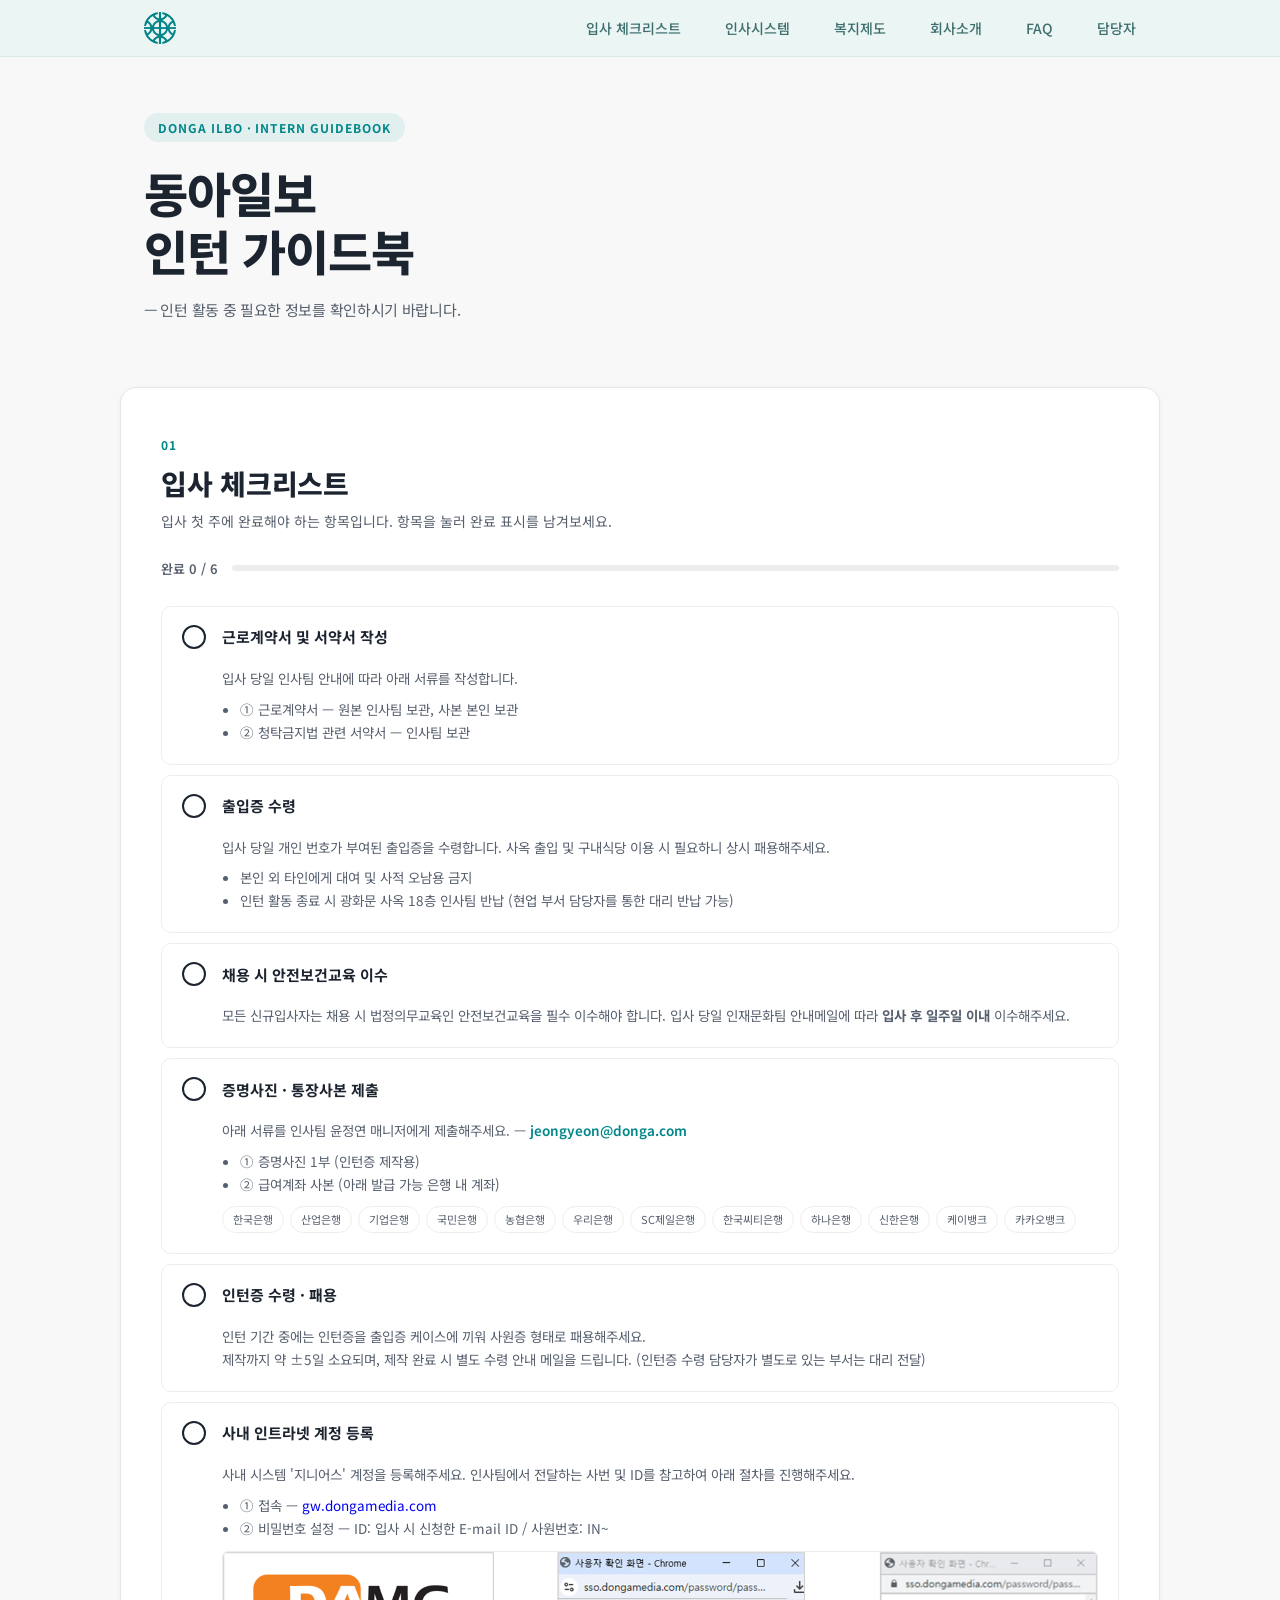
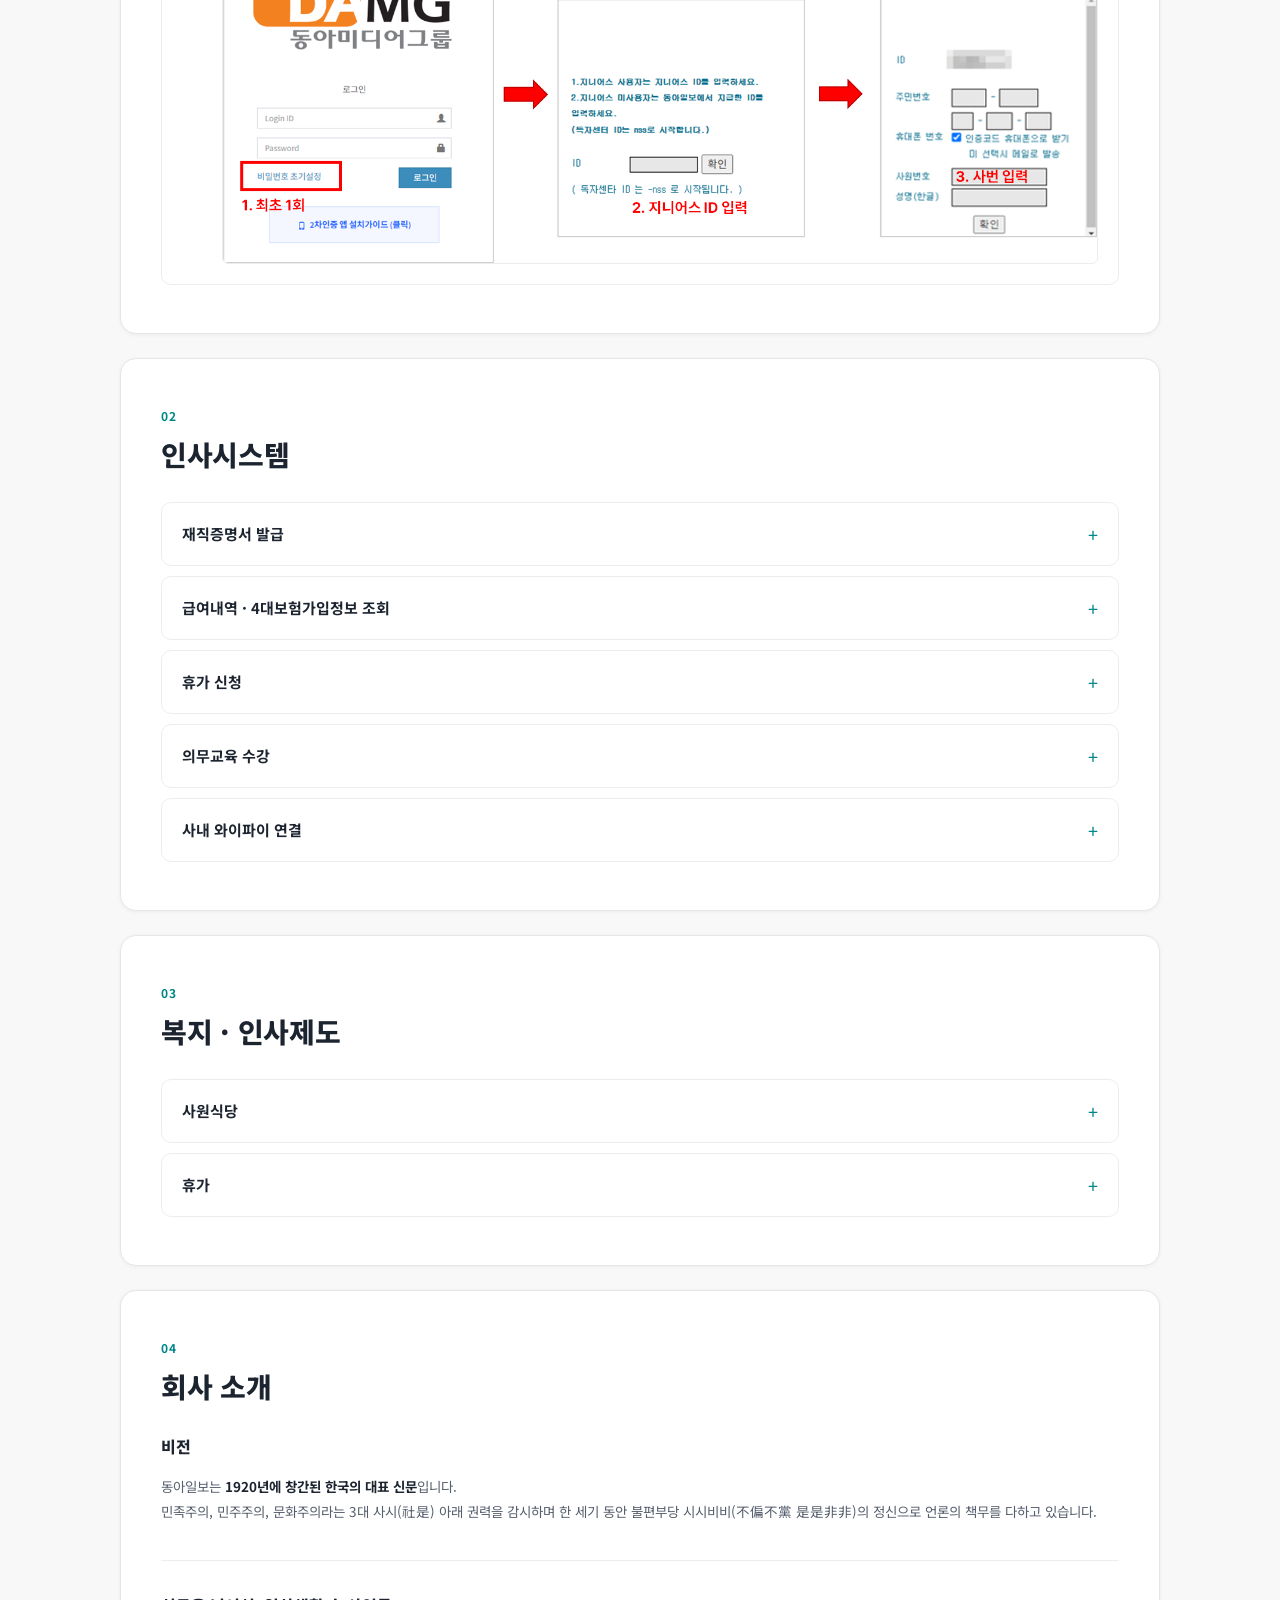
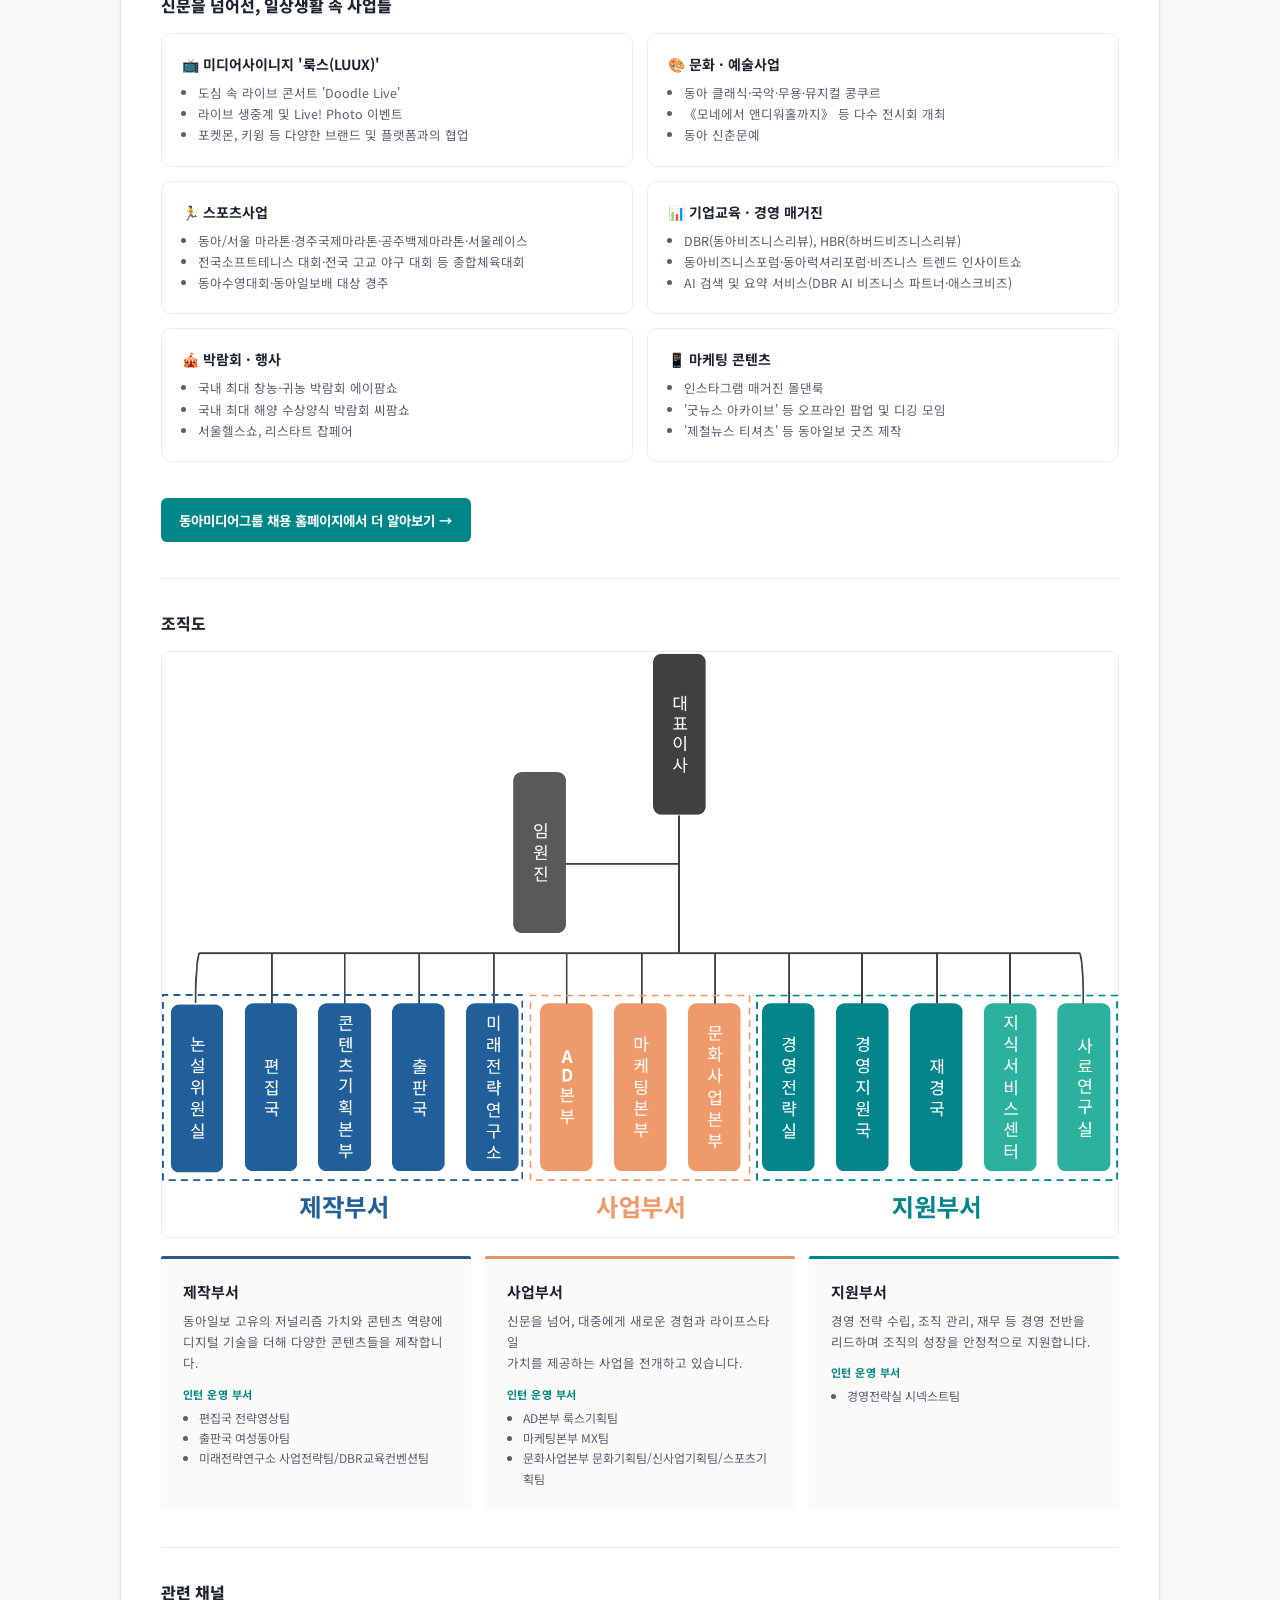
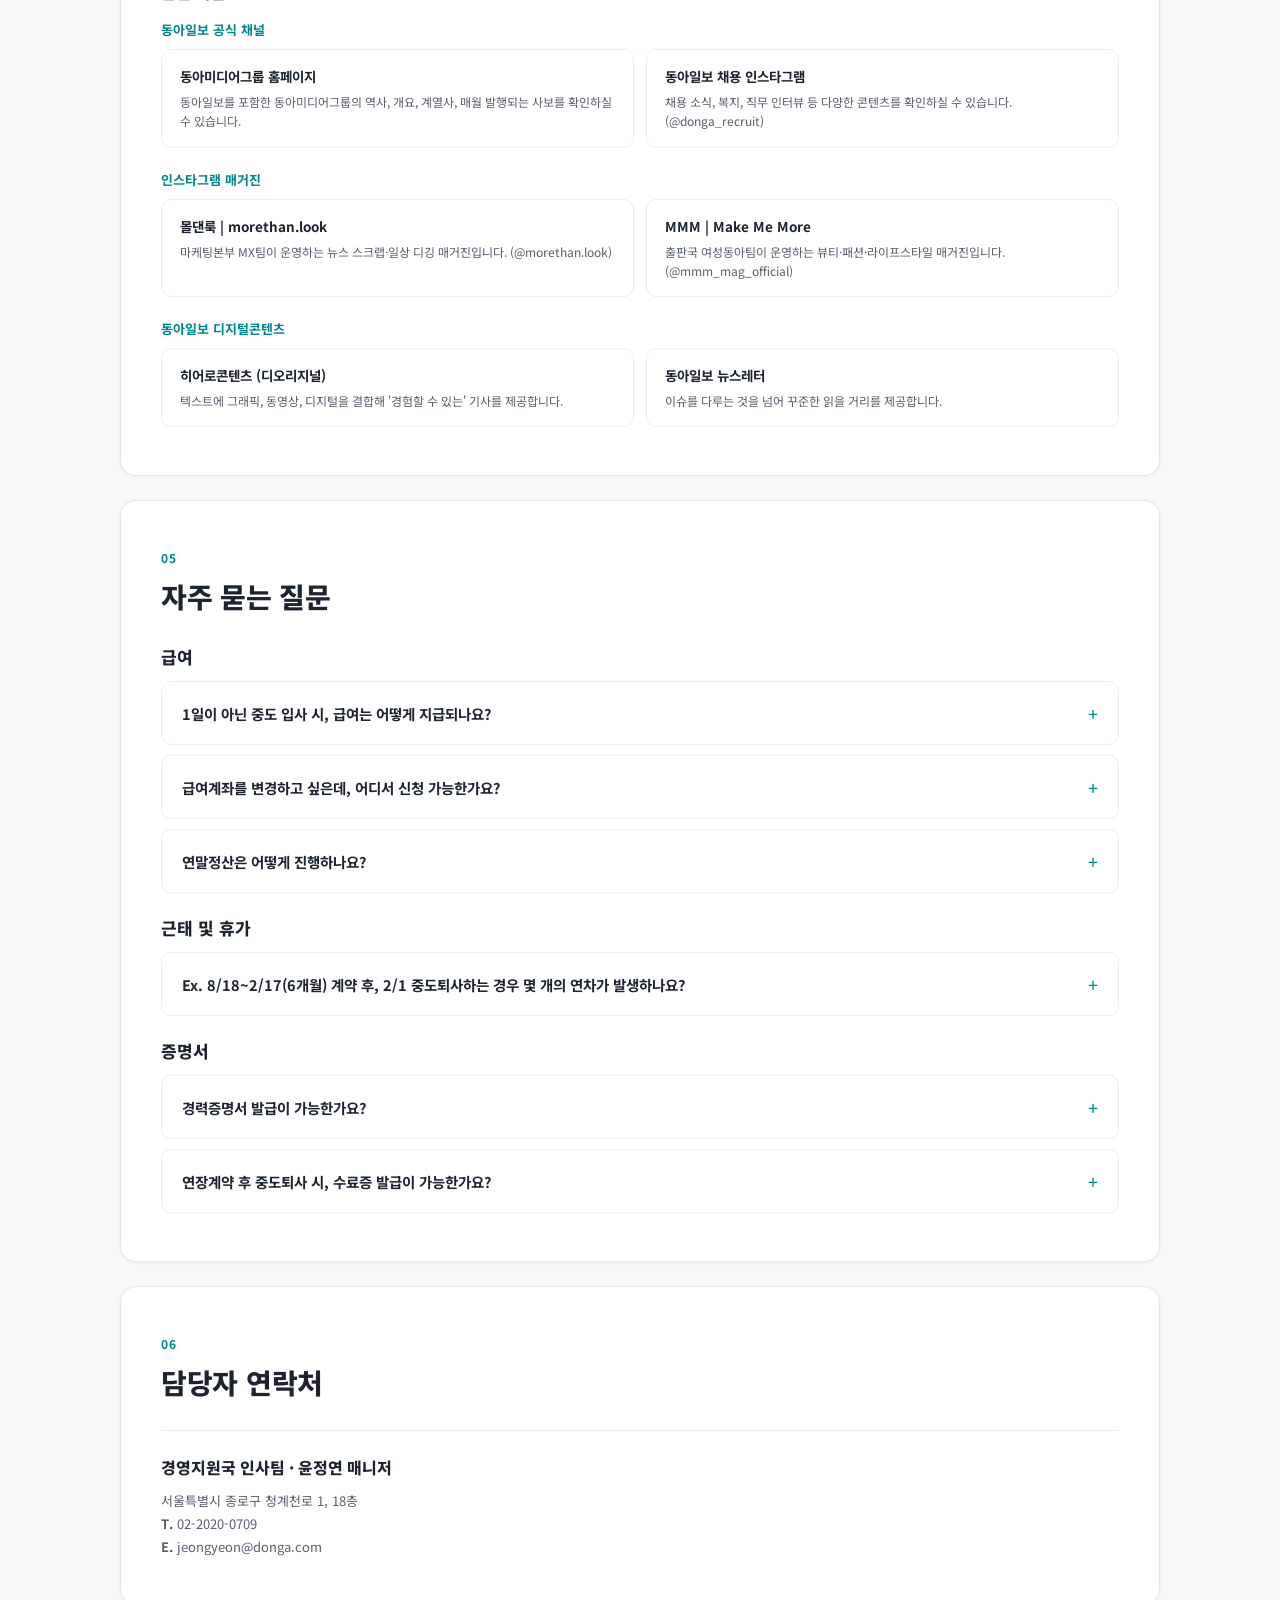
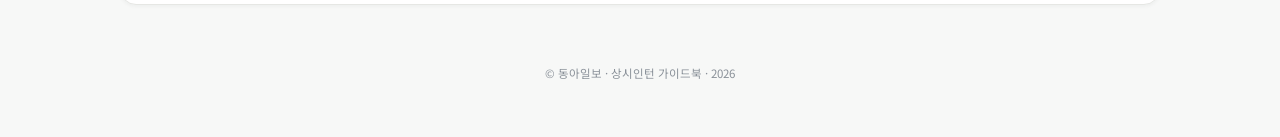
==== index.html @ 09173ccc "동아일보 상시인턴 가이드북 사이트 추가 Claude Design 목업(동아일보 상시인턴 가이드북.dc.html)을 기반으로 정적 HTML/CSS/JS로 프로덕션 구현. 입사 체크리" ====
<!DOCTYPE html>
<html lang="ko">
<head>
<meta charset="utf-8">
<meta name="viewport" content="width=device-width, initial-scale=1.0">
<title>동아일보 상시인턴 가이드북</title>
<link rel="preconnect" href="https://fonts.googleapis.com">
<link rel="preconnect" href="https://fonts.gstatic.com" crossorigin>
<link href="https://fonts.googleapis.com/css2?family=Noto+Sans+KR:wght@400;500;600;700;900&display=swap" rel="stylesheet">
<link rel="stylesheet" href="styles.css">

<!-- Google tag (gtag.js) -->
<script async src="https://www.googletagmanager.com/gtag/js?id=G-4VWFRC7BCB"></script>
<script>
  window.dataLayer = window.dataLayer || [];
  function gtag(){dataLayer.push(arguments);}
  gtag('js', new Date());
  gtag('config', 'G-4VWFRC7BCB');
</script>
<!-- Google Tag Manager -->
<script>(function(w,d,s,l,i){w[l]=w[l]||[];w[l].push({'gtm.start':
new Date().getTime(),event:'gtm.js'});var f=d.getElementsByTagName(s)[0],
j=d.createElement(s),dl=l!='dataLayer'?'&l='+l:'';j.async=true;j.src=
'https://www.googletagmanager.com/gtm.js?id='+i+dl;f.parentNode.insertBefore(j,f);
})(window,document,'script','dataLayer','GTM-K58JMHST');</script>
<!-- End Google Tag Manager -->
</head>
<body>
<!-- Google Tag Manager (noscript) -->
<noscript><iframe src="https://www.googletagmanager.com/ns.html?id=GTM-K58JMHST" height="0" width="0" style="display:none;visibility:hidden"></iframe></noscript>
<!-- End Google Tag Manager (noscript) -->

<nav class="site-nav">
  <div class="nav-inner">
    <img class="nav-logo" src="images/logo.png" alt="동아일보 로고">
    <div class="nav-links">
      <a href="#checklist">입사 체크리스트</a>
      <a href="#systems">인사시스템</a>
      <a href="#welfare">복지제도</a>
      <a href="#company">회사소개</a>
      <a href="#faq">FAQ</a>
      <a href="#contact">담당자</a>
    </div>
  </div>
</nav>

<header class="hero">
  <div class="hero-badge">DONGA ILBO · INTERN GUIDEBOOK</div>
  <h1 class="hero-title">동아일보 <br>인턴 가이드북</h1>
  <p class="hero-subtitle">— 인턴 활동 중 필요한 정보를 확인하시기 바랍니다.</p>
</header>

<!-- 01 CHECKLIST -->
<section id="checklist" class="section-card">
  <div class="section-num">01</div>
  <h2 class="section-title section-title--tight">입사 체크리스트</h2>
  <p class="section-desc">입사 첫 주에 완료해야 하는 항목입니다. 항목을 눌러 완료 표시를 남겨보세요.</p>

  <div class="progress-row">
    <span class="progress-label">완료 0 / 6</span>
    <div class="progress-track">
      <div class="progress-fill"></div>
    </div>
  </div>

  <!-- item 1 -->
  <div class="check-item">
    <div class="check-header">
      <div class="check-circle">
        <svg viewBox="0 0 24 24" width="13" height="13" fill="none"><path d="M4 12l5 5L20 6" stroke="white" stroke-width="3" stroke-linecap="round" stroke-linejoin="round"></path></svg>
      </div>
      <span class="check-label">근로계약서 및 서약서 작성</span>
    </div>
    <div class="check-body">
      <p>입사 당일 인사팀 안내에 따라 아래 서류를 작성합니다.</p>
      <ul>
        <li>① 근로계약서 — 원본 인사팀 보관, 사본 본인 보관</li>
        <li>② 청탁금지법 관련 서약서 — 인사팀 보관</li>
      </ul>
    </div>
  </div>

  <!-- item 2 -->
  <div class="check-item">
    <div class="check-header">
      <div class="check-circle">
        <svg viewBox="0 0 24 24" width="13" height="13" fill="none"><path d="M4 12l5 5L20 6" stroke="white" stroke-width="3" stroke-linecap="round" stroke-linejoin="round"></path></svg>
      </div>
      <span class="check-label">출입증 수령</span>
    </div>
    <div class="check-body">
      <p>입사 당일 개인 번호가 부여된 출입증을 수령합니다. 사옥 출입 및 구내식당 이용 시 필요하니 상시 패용해주세요.</p>
      <ul>
        <li>본인 외 타인에게 대여 및 사적 오남용 금지</li>
        <li>인턴 활동 종료 시 광화문 사옥 18층 인사팀 반납 (현업 부서 담당자를 통한 대리 반납 가능)</li>
      </ul>
    </div>
  </div>

  <!-- item 3 -->
  <div class="check-item">
    <div class="check-header">
      <div class="check-circle">
        <svg viewBox="0 0 24 24" width="13" height="13" fill="none"><path d="M4 12l5 5L20 6" stroke="white" stroke-width="3" stroke-linecap="round" stroke-linejoin="round"></path></svg>
      </div>
      <span class="check-label">채용 시 안전보건교육 이수</span>
    </div>
    <div class="check-body">
      <p>모든 신규입사자는 채용 시 법정의무교육인 안전보건교육을 필수 이수해야 합니다. 입사 당일 인재문화팀 안내메일에 따라 <b>입사 후 일주일 이내</b> 이수해주세요.</p>
    </div>
  </div>

  <!-- item 4 -->
  <div class="check-item">
    <div class="check-header">
      <div class="check-circle">
        <svg viewBox="0 0 24 24" width="13" height="13" fill="none"><path d="M4 12l5 5L20 6" stroke="white" stroke-width="3" stroke-linecap="round" stroke-linejoin="round"></path></svg>
      </div>
      <span class="check-label">증명사진 · 통장사본 제출</span>
    </div>
    <div class="check-body">
      <p>아래 서류를 인사팀 윤정연 매니저에게 제출해주세요. — <span style="color:#008689;font-weight:600;">jeongyeon@donga.com</span></p>
      <ul>
        <li>① 증명사진 1부 (인턴증 제작용)</li>
        <li>② 급여계좌 사본 (아래 발급 가능 은행 내 계좌)</li>
      </ul>
      <div class="bank-tags">
        <span class="bank-tag">한국은행</span>
        <span class="bank-tag">산업은행</span>
        <span class="bank-tag">기업은행</span>
        <span class="bank-tag">국민은행</span>
        <span class="bank-tag">농협은행</span>
        <span class="bank-tag">우리은행</span>
        <span class="bank-tag">SC제일은행</span>
        <span class="bank-tag">한국씨티은행</span>
        <span class="bank-tag">하나은행</span>
        <span class="bank-tag">신한은행</span>
        <span class="bank-tag">케이뱅크</span>
        <span class="bank-tag">카카오뱅크</span>
      </div>
    </div>
  </div>

  <!-- item 5 -->
  <div class="check-item">
    <div class="check-header">
      <div class="check-circle">
        <svg viewBox="0 0 24 24" width="13" height="13" fill="none"><path d="M4 12l5 5L20 6" stroke="white" stroke-width="3" stroke-linecap="round" stroke-linejoin="round"></path></svg>
      </div>
      <span class="check-label">인턴증 수령 · 패용</span>
    </div>
    <div class="check-body">
      <p>인턴 기간 중에는 인턴증을 출입증 케이스에 끼워 사원증 형태로 패용해주세요. <br>제작까지 약 ±5일 소요되며, 제작 완료 시 별도 수령 안내 메일을 드립니다. (인턴증 수령 담당자가 별도로 있는 부서는 대리 전달)</p>
    </div>
  </div>

  <!-- item 6 -->
  <div class="check-item">
    <div class="check-header">
      <div class="check-circle">
        <svg viewBox="0 0 24 24" width="13" height="13" fill="none"><path d="M4 12l5 5L20 6" stroke="white" stroke-width="3" stroke-linecap="round" stroke-linejoin="round"></path></svg>
      </div>
      <span class="check-label">사내 인트라넷 계정 등록</span>
    </div>
    <div class="check-body">
      <p>사내 시스템 '지니어스' 계정을 등록해주세요. 인사팀에서 전달하는 사번 및 ID를 참고하여 아래 절차를 진행해주세요.</p>
      <ul>
        <li>① 접속 — <a class="link" href="https://gw.dongamedia.com/#/" target="_blank" rel="noopener">gw.dongamedia.com</a></li>
        <li>② 비밀번호 설정 — ID: 입사 시 신청한 E-mail ID / 사원번호: IN~</li>
      </ul>
      <img src="images/checklist-genius-password.png" alt="지니어스 비밀번호 초기설정 화면">
    </div>
  </div>
</section>

<!-- 02 SYSTEMS -->
<section id="systems" class="section-card">
  <div class="section-num">02</div>
  <h2 class="section-title">인사시스템</h2>

  <!-- s1 -->
  <div class="accordion-item">
    <div class="accordion-header">
      <span class="accordion-title">재직증명서 발급</span>
      <span class="accordion-plus">+</span>
    </div>
    <div class="accordion-body">
      <div class="step-row"><span class="step-num">1️⃣</span><span>지니어스 접속 &gt; 좌측 메뉴바에서 [임직원업무관리] 선택 &gt; [동아일보 HR] 접속 — 🔗 <a class="link" href="https://gw.dongamedia.com/#/" target="_blank" rel="noopener">지니어스 바로가기</a></span></div>
      <img src="images/system-hr-login.png" alt="임직원업무관리 &gt; 동아일보 HR 접속 화면">
      <div class="step-row"><span class="step-num">2️⃣</span><span>좌측 메뉴바 [개인신청관리] &gt; [증명서발급신청등록] 선택</span></div>
      <div class="step-row"><span class="step-num">3️⃣</span><span>재직증명서 / 근로소득원천징수영수증 중 증명서 종류에 맞는 배너 클릭 &gt; 팝업창 내 '용도' 입력 &gt; 신청 클릭</span></div>
      <div class="step-row"><span class="step-num">4️⃣</span><span>업데이트된 신청 내역 리스트 확인 후 우측 출력 버튼 클릭 &gt; 인쇄 후 스캔</span></div>
      <div class="note-text">※ PDF 내보내기 불가 (필요 시 인쇄 후 스캔)</div>
      <img src="images/system-cert-apply.png" alt="증명서발급신청등록 화면">
    </div>
  </div>

  <!-- s2 -->
  <div class="accordion-item">
    <div class="accordion-header">
      <span class="accordion-title">급여내역 · 4대보험가입정보 조회</span>
      <span class="accordion-plus">+</span>
    </div>
    <div class="accordion-body">
      <div class="sub-heading">📌 급여명세서 발급</div>
      <div class="step-row"><span class="step-num">1️⃣</span><span>지니어스 접속 &gt; [임직원업무관리] &gt; [동아일보 HR] 접속 — 🔗 <a class="link" href="https://gw.dongamedia.com/#/" target="_blank" rel="noopener">지니어스 바로가기</a></span></div>
      <div class="step-row"><span class="step-num">2️⃣</span><span>좌측 메뉴바 [대사우보고서] &gt; [급여명세서] &gt; 귀속년월에서 조회희망 일자 선택 &gt; 적용하기 클릭</span></div>
      <div class="step-row"><span class="step-num">3️⃣</span><span>업데이트된 조회 내역 리스트 확인 후 우측 조회 버튼 클릭 &gt; 인쇄 버튼 클릭 &gt; 인쇄 혹은 내보내기로 PDF 저장</span></div>
      <img src="images/system-payslip.png" alt="급여명세서 조회 화면">

      <div class="sub-heading">📌 급여내역 조회</div>
      <div class="step-row"><span class="step-num">1️⃣</span><span>지니어스 접속 &gt; [임직원업무관리] &gt; [동아일보 HR] 접속 — 🔗 <a class="link" href="https://gw.dongamedia.com/#/" target="_blank" rel="noopener">지니어스 바로가기</a></span></div>
      <div class="step-row"><span class="step-num">2️⃣</span><span>좌측 메뉴바 [대사우보고서] &gt; [급여내역] &gt; 기간에서 조회희망 일자 선택 &gt; 상단 초록색 바 우측 '조회' 클릭</span></div>
      <div class="step-row"><span class="step-num">3️⃣</span><span>각 항목별 금액 조회 가능</span></div>
      <div class="note-text">※ 당월 급여내역은 매월 급여일 전 날부터 조회 가능합니다.</div>
      <img src="images/system-pay-history.png" alt="급여내역 조회 화면">

      <div class="sub-heading">📌 4대보험가입정보 조회</div>
      <div class="step-row"><span class="step-num">1️⃣</span><span>지니어스 접속 &gt; [임직원업무관리] &gt; [동아일보 HR] 접속 — 🔗 <a class="link" href="https://gw.dongamedia.com/#/" target="_blank" rel="noopener">지니어스 바로가기</a></span></div>
      <div class="step-row"><span class="step-num">2️⃣</span><span>좌측 메뉴바 [대사우보고서] &gt; [4대보험가입정보] 클릭</span></div>
      <div class="step-row"><span class="step-num">3️⃣</span><span>각 항목별 금액 조회 가능</span></div>
      <img src="images/system-insurance.png" alt="4대보험가입정보 조회 화면">
    </div>
  </div>

  <!-- s3 -->
  <div class="accordion-item">
    <div class="accordion-header">
      <span class="accordion-title">휴가 신청</span>
      <span class="accordion-plus">+</span>
    </div>
    <div class="accordion-body">
      <div class="step-row"><span class="step-num">1️⃣</span><span>지니어스 접속 &gt; 좌측 메뉴바에서 [전자결재] 선택 — 🔗 <a class="link" href="https://gw.dongamedia.com/#/" target="_blank" rel="noopener">지니어스 바로가기</a></span></div>
      <img class="img-narrow" src="images/system-approval-menu.png" alt="전자결재 메뉴">
      <div class="step-row"><span class="step-num">2️⃣</span><span>[전자결재] &gt; [결재HOME] &gt; [결재작성] &gt; 좌측 검색창에 '휴가' 검색</span></div>
      <div class="step-row"><span class="step-num">3️⃣</span><span>'휴가원(인턴사원)' 신청양식 선택</span></div>
      <img src="images/system-leave-form-search.png" alt="결재작성 휴가 양식 검색 화면">
      <div class="step-row"><span class="step-num">4️⃣</span><span>결재 상신 (아래 양식 참고하여 작성)</span></div>
      <img src="images/system-leave-form.png" alt="휴가원(파견사원) 결재 양식">
      <ul>
        <li>결재 : 해당부서 팀장</li>
        <li>수신참조 : <b>인사팀 윤정연 매니저 / 본인부서</b></li>
        <li>제목 : [인턴] 홍길동 0000년 0월 0일 연차사용</li>
        <li>휴가자명 : 홍길동</li>
        <li>소속부서명 : 편집국 전략영상팀 / 출판국 여성동아팀 / 미래전략연구소 / AD본부 룩스기획팀 / 마케팅본부 MX팀 / 문화사업본부 문화기획팀·신사업기획팀·스포츠기획팀 / 경영전략실 시넥스트팀</li>
        <li>휴가종류 : 연차휴가 / 반차휴가 등 선택</li>
        <li>긴급연락처 : 개인 연락처 입력</li>
        <li>휴가기간 : 0000년 0월 0일부터 0월 0일까지 (직접 입력)</li>
        <li>비고 : 현재(상신일 기준) 누적 연차 사용일 수 작성 — 예시) 홍길동 2월 28일 기준 누적 연차 사용일 : 0.5일</li>
      </ul>
    </div>
  </div>

  <!-- s4 -->
  <div class="accordion-item">
    <div class="accordion-header">
      <span class="accordion-title">의무교육 수강</span>
      <span class="accordion-plus">+</span>
    </div>
    <div class="accordion-body">
      <div class="note-text">※ 청탁금지법 등 의무교육 수강 안내 문자를 수신한 경우 기한 내 반드시 수강완료 必</div>
      <div class="sub-heading">📌 사이버연수원 접속</div>
      <div class="step-row"><span>🔗 사이버연수원 [파이허브] 바로가기 — <a class="link" href="https://pihub.donga.com/login" target="_blank" rel="noopener">pihub.donga.com/login</a></span></div>
      <div class="step-row"><span>▶ 지니어스 최초 화면 &gt; 최하단까지 스크롤 다운 &gt; '파이허브' 클릭 &gt; 접속 후 수강신청 등 절차 진행</span></div>
      <img src="images/system-pihub.png" alt="파이허브 접속 화면">
    </div>
  </div>

  <!-- s5 -->
  <div class="accordion-item">
    <div class="accordion-header">
      <span class="accordion-title">사내 와이파이 연결</span>
      <span class="accordion-plus">+</span>
    </div>
    <div class="accordion-body">
      <p>지니어스 ID 발급 완료 후, 사내 와이파이 사용 가능하오니 업무에 필요하신 분은 아래 내용 참고하시기 바랍니다.</p>
      <ul>
        <li>와이파이명: <b>DA-WLAN</b></li>
        <li><b>ID:</b> 사내 지니어스 ID (사내메일 @앞 영문 아이디)</li>
        <li><b>PW:</b> da생년월일6자리!</li>
      </ul>
    </div>
  </div>
</section>

<!-- 03 WELFARE -->
<section id="welfare" class="section-card">
  <div class="section-num">03</div>
  <h2 class="section-title">복지 · 인사제도</h2>

  <!-- w1 -->
  <div class="accordion-item">
    <div class="accordion-header">
      <span class="accordion-title">사원식당</span>
      <span class="accordion-plus">+</span>
    </div>
    <div class="accordion-body">
      <div class="sub-heading">📌 위치</div>
      <ul>
        <li>광화문: 동아미디어센터 지하 1층</li>
        <li>충정로: 충정로사옥 17층</li>
      </ul>

      <div class="sub-heading">📌 배식 시간</div>
      <ul>
        <li>조식: 08:00~09:30</li>
        <li>중식: 11:30~13:30</li>
        <li>석식: 17:30~19:00</li>
        <li>간편식 &amp; 셀프라면: 8:00~19:00 상시 (*광화문: ~20:00)</li>
      </ul>
      <p>※ 토요일은 전일 배식 불가<br>※ 광화문은 신문을 제작하는 주중 공휴일 혹은 일요일 석식과 셀프라면 운영</p>

      <div class="sub-heading">📌 결제 방식</div>
      <ul>
        <li>카드 리더기에 사원증 접촉</li>
        <li>상시인턴의 경우, 무료 지원 (부서에 따라 월 24회 / 30회 지원)</li>
      </ul>

      <div class="sub-heading">📌 식단표</div>
      <ul>
        <li>주 1회 업데이트</li>
        <li>[지니어스] &gt; [게시판] &gt; [DAMG 게시판] &gt; [사원식당안내]에서 확인 가능</li>
      </ul>
    </div>
  </div>

  <!-- w2 -->
  <div class="accordion-item">
    <div class="accordion-header">
      <span class="accordion-title">휴가</span>
      <span class="accordion-plus">+</span>
    </div>
    <div class="accordion-body">
      <ul>
        <li>1개월 만근 시 1일의 유급휴가가 지급됩니다.</li>
        <li>휴가는 반차(0.5일)로 분할 사용이 가능합니다.</li>
        <li>휴가 사용 시 부서 내 일정 협의 및 팀장 보고를 완료한 후, 결재를 상신해 주시기 바랍니다.</li>
        <li>발생한 휴가는 계약 기간 내에 모두 사용하시기 바랍니다.</li>
      </ul>
    </div>
  </div>
</section>

<!-- 04 COMPANY -->
<section id="company" class="section-card">
  <div class="section-num">04</div>
  <h2 class="section-title">회사 소개</h2>

  <div class="company-block">
    <div class="company-heading">비전</div>
    <p class="vision-text">동아일보는 <b>1920년에 창간된 한국의 대표 신문</b>입니다. <br>민족주의, 민주주의, 문화주의라는 3대 사시(社是) 아래 권력을 감시하며 한 세기 동안 불편부당 시시비비(不偏不黨 是是非非)의 정신으로 언론의 책무를 다하고 있습니다.</p>
  </div>

  <div class="company-block company-block--divider">
    <div class="company-heading">신문을 넘어선, 일상생활 속 사업들</div>
    <div class="business-grid">
      <div class="business-card">
        <div class="business-card-title">📺 미디어사이니지 '룩스(LUUX)'</div>
        <ul>
          <li>도심 속 라이브 콘서트 'Doodle Live'</li>
          <li>라이브 생중계 및 Live! Photo 이벤트</li>
          <li>포켓몬, 키윙 등 다양한 브랜드 및 플랫폼과의 협업</li>
        </ul>
      </div>
      <div class="business-card">
        <div class="business-card-title">🎨 문화 · 예술사업</div>
        <ul>
          <li>동아 클래식·국악·무용·뮤지컬 콩쿠르</li>
          <li>《모네에서 앤디워홀까지》 등 다수 전시회 개최</li>
          <li>동아 신춘문예</li>
        </ul>
      </div>
      <div class="business-card">
        <div class="business-card-title">🏃 스포츠사업</div>
        <ul>
          <li>동아/서울 마라톤·경주국제마라톤·공주백제마라톤·서울레이스</li>
          <li>전국소프트테니스 대회·전국 고교 야구 대회 등 종합체육대회</li>
          <li>동아수영대회·동아일보배 대상 경주</li>
        </ul>
      </div>
      <div class="business-card">
        <div class="business-card-title">📊 기업교육 · 경영 매거진</div>
        <ul>
          <li>DBR(동아비즈니스리뷰), HBR(하버드비즈니스리뷰)</li>
          <li>동아비즈니스포럼·동아럭셔리포럼·비즈니스 트렌드 인사이트쇼</li>
          <li>AI 검색 및 요약 서비스(DBR AI 비즈니스 파트너·애스크비즈)</li>
        </ul>
      </div>
      <div class="business-card">
        <div class="business-card-title">🎪 박람회 · 행사</div>
        <ul>
          <li>국내 최대 창농-귀농 박람회 에이팜쇼</li>
          <li>국내 최대 해양 수상양식 박람회 씨팜쇼</li>
          <li>서울헬스쇼, 리스타트 잡페어</li>
        </ul>
      </div>
      <div class="business-card">
        <div class="business-card-title">📱 마케팅 콘텐츠</div>
        <ul>
          <li>인스타그램 매거진 몰댄룩</li>
          <li>'굿뉴스 아카이브' 등 오프라인 팝업 및 디깅 모임</li>
          <li>'제철뉴스 티셔츠' 등 동아일보 굿즈 제작</li>
        </ul>
      </div>
    </div>
  </div>

  <div class="company-block">
    <a class="recruit-link" href="https://damg.recruiter.co.kr/career/home" target="_blank" rel="noopener">동아미디어그룹 채용 홈페이지에서 더 알아보기 →</a>
  </div>

  <div class="company-block company-block--divider">
    <div class="company-heading">조직도</div>
    <img class="org-chart-img" src="images/company-org-chart.png" alt="동아미디어그룹 조직도">
    <div class="org-grid">
      <div class="org-card org-card--blue">
        <div class="org-title">제작부서</div>
        <div class="org-desc">동아일보 고유의 저널리즘 가치와 콘텐츠 역량에 <br>디지털 기술을 더해 다양한 콘텐츠들을 제작합니다.</div>
        <div class="org-dept-label">인턴 운영 부서</div>
        <ul class="org-dept-list">
          <li>편집국 전략영상팀</li>
          <li>출판국 여성동아팀</li>
          <li>미래전략연구소 사업전략팀/DBR교육컨벤션팀</li>
        </ul>
      </div>
      <div class="org-card org-card--orange">
        <div class="org-title">사업부서</div>
        <div class="org-desc">신문을 넘어, 대중에게 새로운 경험과 라이프스타일 <br>가치를 제공하는 사업을 전개하고 있습니다.</div>
        <div class="org-dept-label">인턴 운영 부서</div>
        <ul class="org-dept-list">
          <li>AD본부 룩스기획팀</li>
          <li>마케팅본부 MX팀</li>
          <li>문화사업본부 문화기획팀/신사업기획팀/스포츠기획팀</li>
        </ul>
      </div>
      <div class="org-card">
        <div class="org-title">지원부서</div>
        <div class="org-desc">경영 전략 수립, 조직 관리, 재무 등 경영 전반을 <br>리드하며 조직의 성장을 안정적으로 지원합니다.</div>
        <div class="org-dept-label">인턴 운영 부서</div>
        <ul class="org-dept-list">
          <li>경영전략실 시넥스트팀</li>
        </ul>
      </div>
    </div>
  </div>

  <div class="company-block--divider" style="margin-bottom:0;">
    <div class="company-heading">관련 채널</div>

    <div class="channel-group-title">동아일보 공식 채널</div>
    <div class="channel-grid">
      <a class="channel-card" href="https://web.donga.com/damg" target="_blank" rel="noopener">
        <div class="channel-card-title">동아미디어그룹 홈페이지</div>
        <div class="channel-card-desc">동아일보를 포함한 동아미디어그룹의 역사, 개요, 계열사, 매월 발행되는 사보를 확인하실 수 있습니다.</div>
      </a>
      <a class="channel-card" href="https://www.instagram.com/donga_recruit" target="_blank" rel="noopener">
        <div class="channel-card-title">동아일보 채용 인스타그램</div>
        <div class="channel-card-desc">채용 소식, 복지, 직무 인터뷰 등 다양한 콘텐츠를 확인하실 수 있습니다. (@donga_recruit)</div>
      </a>
    </div>

    <div class="channel-group-title">인스타그램 매거진</div>
    <div class="channel-grid">
      <a class="channel-card" href="https://www.instagram.com/morethan.look" target="_blank" rel="noopener">
        <div class="channel-card-title">몰댄룩 | morethan.look</div>
        <div class="channel-card-desc">마케팅본부 MX팀이 운영하는 뉴스 스크랩·일상 디깅 매거진입니다. (@morethan.look)</div>
      </a>
      <a class="channel-card" href="https://www.instagram.com/mmm_mag_official" target="_blank" rel="noopener">
        <div class="channel-card-title">MMM | Make Me More</div>
        <div class="channel-card-desc">출판국 여성동아팀이 운영하는 뷰티·패션·라이프스타일 매거진입니다. (@mmm_mag_official)</div>
      </a>
    </div>

    <div class="channel-group-title">동아일보 디지털콘텐츠</div>
    <div class="channel-grid">
      <a class="channel-card" href="https://original.donga.com/" target="_blank" rel="noopener">
        <div class="channel-card-title">히어로콘텐츠 (디오리지널)</div>
        <div class="channel-card-desc">텍스트에 그래픽, 동영상, 디지털을 결합해 '경험할 수 있는' 기사를 제공합니다.</div>
      </a>
      <a class="channel-card" href="https://www.donga.com/news/Newsletter" target="_blank" rel="noopener">
        <div class="channel-card-title">동아일보 뉴스레터</div>
        <div class="channel-card-desc">이슈를 다루는 것을 넘어 꾸준한 읽을 거리를 제공합니다.</div>
      </a>
    </div>
  </div>
</section>

<!-- 05 FAQ -->
<section id="faq" class="section-card">
  <div class="section-num">05</div>
  <h2 class="section-title">자주 묻는 질문</h2>

  <div class="faq-category">급여</div>

  <div class="accordion-item faq-item">
    <div class="accordion-header">
      <span class="accordion-title">1일이 아닌 중도 입사 시, 급여는 어떻게 지급되나요?</span>
      <span class="accordion-plus">+</span>
    </div>
    <div class="accordion-body">
      <ul>
        <li>근무일수를 기준으로 일할 계산되어 월 말일자에 지급됩니다.</li>
        <li>20일 이후 입사하는 경우, 급여 산정 프로세스를 고려하여 해당 월 급여는 다음 월에 지급됩니다.</li>
      </ul>
    </div>
  </div>

  <div class="accordion-item faq-item">
    <div class="accordion-header">
      <span class="accordion-title">급여계좌를 변경하고 싶은데, 어디서 신청 가능한가요?</span>
      <span class="accordion-plus">+</span>
    </div>
    <div class="accordion-body">
      <ul>
        <li>인사팀 인턴 담당자에게 변경하고자 하는 급여계좌 사본을 제출해주시면 됩니다. ㅡ <b>jeongyeon@donga.com</b><br>(*당월 급여 반영을 원할 시, 정기 급여일 10일 전까지 제출해주시기 바랍니다.)</li>
      </ul>
    </div>
  </div>

  <div class="accordion-item faq-item">
    <div class="accordion-header">
      <span class="accordion-title">연말정산은 어떻게 진행하나요?</span>
      <span class="accordion-plus">+</span>
    </div>
    <div class="accordion-body">
      <ul>
        <li>상시인턴의 연말정산은 통상 1월 중 인사팀에서 일괄 처리하며, 소득세 정산분은 2월 급여에 반영되어 환급될 예정입니다. <br>이에 따라 <b>인턴 본인이 별도로 진행하거나 제출해야 할 서류는 없습니다.</b></li>
        <li>아울러, 추후 타 기업 재취업 후 연말정산 시 '전직장 근로소득원천징수영수증'이 필요한 경우, 인사팀에 요청해주시면 발급 가능하오니 참고하시기 바랍니다.</li>
      </ul>
    </div>
  </div>

  <div class="faq-category">근태 및 휴가</div>

  <div class="accordion-item faq-item">
    <div class="accordion-header">
      <span class="accordion-title">Ex. 8/18~2/17(6개월) 계약 후, 2/1 중도퇴사하는 경우 몇 개의 연차가 발생하나요?</span>
      <span class="accordion-plus">+</span>
    </div>
    <div class="accordion-body">
      <ul>
        <li>기존 계약기간과 동일하게 총 5개가 발생합니다.</li>
        <li>연차휴가는 1개월 만근 후 그 다음 날 발생합니다. (단, 발생일 당일까지 근로관계가 존속되어야 사용 가능합니다.) <br>해당 근로자는 1/17일까지 5개월 만근하였으므로, 1/18일에 5번째 연차가 정상 발생하여 총 5개가 됩니다.</li>
      </ul>
    </div>
  </div>

  <div class="faq-category">증명서</div>

  <div class="accordion-item faq-item">
    <div class="accordion-header">
      <span class="accordion-title">경력증명서 발급이 가능한가요?</span>
      <span class="accordion-plus">+</span>
    </div>
    <div class="accordion-body">
      <ul>
        <li>인턴 활동 중 재직증명서는 [동아일보HR] 시스템에서 직접 출력하실 수 있습니다. (*가이드북 &gt; [인사시스템] &gt; [재직증명서 발급] 참고)</li>
        <li>퇴사 후 경력증명서가 필요하실 경우, 인사팀 인턴 담당자에게 요청해주시기 바랍니다. ㅡ <b>jeongyeon@donga.com</b></li>
      </ul>
    </div>
  </div>

  <div class="accordion-item faq-item">
    <div class="accordion-header">
      <span class="accordion-title">연장계약 후 중도퇴사 시, 수료증 발급이 가능한가요?</span>
      <span class="accordion-plus">+</span>
    </div>
    <div class="accordion-body">
      <ul>
        <li>현재 동아일보는 약정된 인턴십 계약 기간을 성실히 수료하신 분들을 대상으로 상장 형태의 실물 수료증을 별도로 발급해 드리고 있습니다. <br><b>최초 계약기간을 충족하셨다면, 연장 계약기간 중 중도퇴사하더라도 수료증 발급이 가능합니다.</b></li>
        <li>단, 최초 계약기간을 채우지 못하고 중도퇴사하는 경우 수료증 발급은 불가합니다. 다만, 근무한 기간에 대한 경력증명서는 정상 발급됩니다.</li>
      </ul>
    </div>
  </div>
</section>

<!-- 06 CONTACT -->
<section id="contact" class="section-card">
  <div class="section-num">06</div>
  <h2 class="section-title">담당자 연락처</h2>
  <div class="contact-block">
    <div class="contact-name">경영지원국 인사팀 · 윤정연 매니저</div>
    <div class="contact-line">서울특별시 종로구 청계천로 1, 18층</div>
    <div class="contact-line"><b>T.</b> 02-2020-0709</div>
    <div class="contact-line"><b>E.</b> jeongyeon@donga.com</div>
  </div>
</section>

<footer class="site-footer">
  © 동아일보 · 상시인턴 가이드북 · 2026
</footer>

<script src="script.js"></script>
</body>
</html>
---- styles.css ----
:root {
  --teal: #008689;
  --teal-dark: #3D6E6C;
  --nav-bg: #EAF5F4;
  --nav-border: #D6EAE8;
  --badge-bg: #E1F0EF;
  --page-bg: #F7F8F7;
  --text-primary: #1C2430;
  --text-secondary: #565F6D;
  --text-muted: #8A9199;
  --border-light: #EDEEEC;
  --card-border: #E6E7E4;
  --card-shadow: 0 1px 4px rgba(28, 36, 48, 0.05);
}

* {
  box-sizing: border-box;
}

html {
  scroll-behavior: smooth;
}

body {
  margin: 0;
  font-family: 'Noto Sans KR', sans-serif;
  -webkit-font-smoothing: antialiased;
  background: var(--page-bg);
  color: var(--text-primary);
}

a {
  text-decoration: none;
}

ul {
  margin: 0;
}

img {
  max-width: 100%;
  display: block;
}

/* ---------- Nav ---------- */

.site-nav {
  position: sticky;
  top: 0;
  z-index: 50;
  background: var(--nav-bg);
  backdrop-filter: blur(6px);
  border-bottom: 1px solid var(--nav-border);
}

.nav-inner {
  max-width: 1040px;
  margin: 0 auto;
  display: flex;
  align-items: center;
  justify-content: space-between;
  gap: 24px;
  padding: 0 24px;
  height: 56px;
}

.nav-logo {
  height: 32px;
  width: 32px;
  flex-shrink: 0;
}

.nav-links {
  display: flex;
  align-items: center;
  gap: 44px;
  overflow-x: auto;
}

.nav-links a {
  font-size: 14px;
  font-weight: 500;
  color: var(--teal-dark);
  white-space: nowrap;
}

/* ---------- Hero ---------- */

.hero {
  max-width: 1040px;
  margin: 0 auto;
  padding: 56px 24px 40px;
}

.hero-badge {
  display: inline-block;
  font-size: 12px;
  font-weight: 700;
  letter-spacing: 0.08em;
  color: var(--teal);
  background: var(--badge-bg);
  padding: 6px 14px;
  border-radius: 100px;
  margin-bottom: 22px;
}

.hero-title {
  font-size: clamp(32px, 5vw, 48px);
  font-weight: 800;
  letter-spacing: -0.02em;
  line-height: 1.2;
  margin: 0 0 18px;
}

.hero-subtitle {
  font-size: 15px;
  color: var(--text-secondary);
  line-height: 1.7;
  letter-spacing: -0.02em;
  max-width: 520px;
  margin: 0;
}

/* ---------- Section shell ---------- */

.section-card {
  max-width: 1040px;
  margin: 24px auto;
  padding: 48px 40px;
  background: #FFFFFF;
  border: 1px solid var(--card-border);
  border-radius: 16px;
  box-shadow: var(--card-shadow);
}

.section-num {
  font-size: 12px;
  font-weight: 700;
  letter-spacing: 0.08em;
  color: var(--teal);
  margin-bottom: 10px;
}

.section-title {
  font-size: 28px;
  font-weight: 800;
  letter-spacing: -0.01em;
  margin: 0 0 28px;
}

.section-title--tight {
  margin-bottom: 8px;
}

.section-desc {
  font-size: 14px;
  color: var(--text-secondary);
  margin: 0 0 28px;
}

/* ---------- 01 Checklist ---------- */

.progress-row {
  display: flex;
  align-items: center;
  gap: 14px;
  margin-bottom: 28px;
}

.progress-label {
  font-size: 13px;
  font-weight: 600;
  color: var(--text-secondary);
  white-space: nowrap;
}

.progress-track {
  flex: 1;
  height: 6px;
  background: #EDEEEC;
  border-radius: 3px;
  overflow: hidden;
}

.progress-fill {
  height: 100%;
  background: var(--teal);
  transition: width 0.4s ease;
  width: 0%;
}

.check-item {
  border: 1px solid var(--border-light);
  border-radius: 10px;
  margin-bottom: 10px;
  overflow: hidden;
}

.check-item:last-child {
  margin-bottom: 0;
}

.check-header {
  display: flex;
  align-items: center;
  gap: 16px;
  padding: 18px 20px;
  cursor: pointer;
}

.check-circle {
  width: 24px;
  height: 24px;
  flex-shrink: 0;
  border-radius: 50%;
  border: 2px solid var(--text-primary);
  background: transparent;
  display: flex;
  align-items: center;
  justify-content: center;
  transition: background 0.15s ease, border-color 0.15s ease;
}

.check-item.is-done .check-circle {
  border-color: var(--teal);
  background: var(--teal);
}

.check-circle svg {
  display: none;
}

.check-item.is-done .check-circle svg {
  display: block;
}

.check-label {
  font-weight: 700;
  font-size: 15px;
  flex: 1;
  color: var(--text-primary);
  transition: color 0.15s ease;
}

.check-item.is-done .check-label {
  color: var(--text-muted);
  text-decoration: line-through;
}

.check-body {
  padding: 0 20px 20px 60px;
  font-size: 13.5px;
  color: var(--text-secondary);
  line-height: 1.7;
}

.check-body p {
  margin: 0 0 8px;
}

.check-body p:last-child {
  margin-bottom: 0;
}

.check-body ul {
  margin: 0;
  padding-left: 18px;
}

.check-body img {
  width: 100%;
  border: 1px solid var(--border-light);
  border-radius: 6px;
  margin-top: 12px;
}

.bank-tags {
  display: flex;
  flex-wrap: wrap;
  gap: 6px;
  margin-top: 10px;
}

.bank-tag {
  font-size: 11px;
  border: 1px solid var(--border-light);
  padding: 3px 10px;
  border-radius: 100px;
  color: var(--text-secondary);
}

/* ---------- Accordions (systems / welfare / faq) ---------- */

.accordion-item {
  border: 1px solid var(--border-light);
  border-radius: 10px;
  margin-bottom: 10px;
  overflow: hidden;
}

.accordion-item:last-child {
  margin-bottom: 0;
}

.accordion-header {
  display: flex;
  align-items: center;
  justify-content: space-between;
  padding: 18px 20px;
  cursor: pointer;
}

.accordion-title {
  font-weight: 700;
  font-size: 15px;
}

.accordion-plus {
  font-size: 18px;
  color: var(--teal);
  transition: transform 0.2s ease;
  transform: rotate(0deg);
}

.accordion-item.is-open .accordion-plus {
  transform: rotate(45deg);
}

.accordion-body {
  display: none;
  padding: 0 20px 20px;
  font-size: 13.5px;
  color: var(--text-secondary);
  line-height: 1.9;
}

.accordion-item.is-open .accordion-body {
  display: block;
}

.accordion-body img {
  width: 100%;
  border: 1px solid var(--border-light);
  border-radius: 6px;
  margin: 6px 0 12px;
}

.accordion-body img:last-child {
  margin-top: 0;
  margin-bottom: 0;
}

.accordion-body img.img-narrow {
  max-width: 420px;
}

.sub-heading {
  font-weight: 700;
  color: var(--text-primary);
  margin: 0 0 8px;
}

.step-row {
  display: flex;
  gap: 10px;
  margin-bottom: 6px;
}

.step-row .step-num {
  color: var(--teal);
  font-weight: 700;
}

.note-text {
  font-size: 12px;
  color: var(--text-muted);
  margin-bottom: 10px;
}

.accordion-body .link {
  color: var(--teal);
  font-weight: 600;
}

.accordion-body ul {
  padding-left: 18px;
  margin: 0 0 10px;
}

.accordion-body ul:last-child {
  margin-bottom: 0;
}

.accordion-body ul li {
  margin-bottom: 6px;
}

.accordion-body ul li:last-child {
  margin-bottom: 0;
}

.accordion-body p {
  margin: 0 0 12px;
}

.accordion-body p:last-child {
  margin-bottom: 0;
}

/* ---------- 04 Company ---------- */

.company-block {
  margin-bottom: 36px;
}

.company-block--divider {
  border-top: 1px solid var(--border-light);
  padding-top: 32px;
}

.company-block:last-child {
  margin-bottom: 0;
}

.company-heading {
  font-weight: 800;
  font-size: 16px;
  margin-bottom: 16px;
}

.vision-text {
  font-size: 13.5px;
  color: var(--text-secondary);
  line-height: 1.85;
  margin: 0;
}

.vision-text b {
  font-weight: 700;
  color: var(--text-primary);
}

.business-grid {
  display: grid;
  grid-template-columns: repeat(2, 1fr);
  gap: 14px;
}

.business-card {
  border: 1px solid var(--border-light);
  border-radius: 10px;
  padding: 20px;
}

.business-card-title {
  font-weight: 700;
  font-size: 14px;
  margin-bottom: 8px;
}

.business-card ul {
  padding-left: 16px;
  font-size: 12.5px;
  color: var(--text-secondary);
  line-height: 1.7;
}

.recruit-link {
  display: inline-block;
  background: var(--teal);
  color: #FFFFFF;
  font-weight: 700;
  font-size: 13.5px;
  padding: 12px 18px;
  border-radius: 6px;
}

.org-chart-img {
  width: 100%;
  border: 1px solid var(--border-light);
  border-radius: 8px;
  margin-bottom: 18px;
}

.org-grid {
  display: grid;
  grid-template-columns: repeat(3, 1fr);
  gap: 14px;
}

.org-card {
  border-top: 3px solid var(--teal);
  border-radius: 2px;
  background: #FAFAF9;
  padding: 22px;
  display: flex;
  flex-direction: column;
}

.org-card--blue {
  border-top-color: #2E5C8A;
}

.org-card--orange {
  border-top-color: #E39463;
}

.org-title {
  font-weight: 700;
  font-size: 15px;
  margin-bottom: 8px;
}

.org-desc {
  font-size: 12.5px;
  color: var(--text-secondary);
  line-height: 1.7;
  margin-bottom: 12px;
}

.org-dept-label {
  font-size: 11px;
  font-weight: 700;
  color: var(--teal);
  letter-spacing: 0.04em;
  margin-bottom: 6px;
}

.org-dept-list {
  padding-left: 16px;
  font-size: 12px;
  color: var(--text-secondary);
  line-height: 1.7;
}

.channel-group-title {
  font-weight: 700;
  font-size: 13px;
  color: var(--teal);
  margin-bottom: 10px;
}

.channel-grid {
  display: grid;
  grid-template-columns: repeat(2, 1fr);
  gap: 12px;
  margin-bottom: 22px;
}

.channel-grid:last-child {
  margin-bottom: 0;
}

.channel-card {
  display: block;
  border: 1px solid var(--border-light);
  border-radius: 10px;
  padding: 16px 18px;
  color: inherit;
  transition: border-color 0.15s ease, box-shadow 0.15s ease;
}

.channel-card:hover {
  border-color: var(--teal);
  box-shadow: var(--card-shadow);
}

.channel-card-title {
  font-weight: 700;
  font-size: 13.5px;
  color: var(--text-primary);
  margin-bottom: 6px;
}

.channel-card-desc {
  font-size: 12px;
  color: var(--text-secondary);
  line-height: 1.6;
}

/* ---------- 05 FAQ ---------- */

.faq-category {
  font-size: 17px;
  font-weight: 800;
  color: var(--text-primary);
  margin: 0 0 12px;
}

.faq-category:not(:first-child) {
  margin-top: 22px;
}

.faq-item .accordion-header .accordion-title {
  font-weight: 700;
  font-size: 14.5px;
}

.faq-item .accordion-body {
  padding: 14px 20px 20px;
  line-height: 1.75;
  border-top: 1px solid var(--border-light);
}

.faq-item .accordion-body ul {
  padding-left: 18px;
}

/* ---------- 06 Contact ---------- */

.contact-block {
  border-top: 1px solid var(--border-light);
  padding-top: 24px;
}

.contact-name {
  font-weight: 800;
  font-size: 16px;
  margin-bottom: 12px;
}

.contact-line {
  font-size: 13px;
  color: var(--text-secondary);
  margin-bottom: 4px;
}

.contact-line:last-child {
  margin-bottom: 0;
}

.contact-line b {
  font-weight: 700;
}

/* ---------- Footer ---------- */

.site-footer {
  text-align: center;
  font-size: 11.5px;
  color: var(--text-muted);
  padding: 36px 24px 56px;
}

/* ---------- Responsive ---------- */

@media (max-width: 720px) {
  .section-card {
    padding: 36px 20px;
    border-radius: 12px;
  }

  .business-grid,
  .org-grid,
  .channel-grid {
    grid-template-columns: 1fr;
  }

  .org-card {
    height: auto !important;
    width: auto !important;
  }

  .nav-links {
    gap: 24px;
  }
}
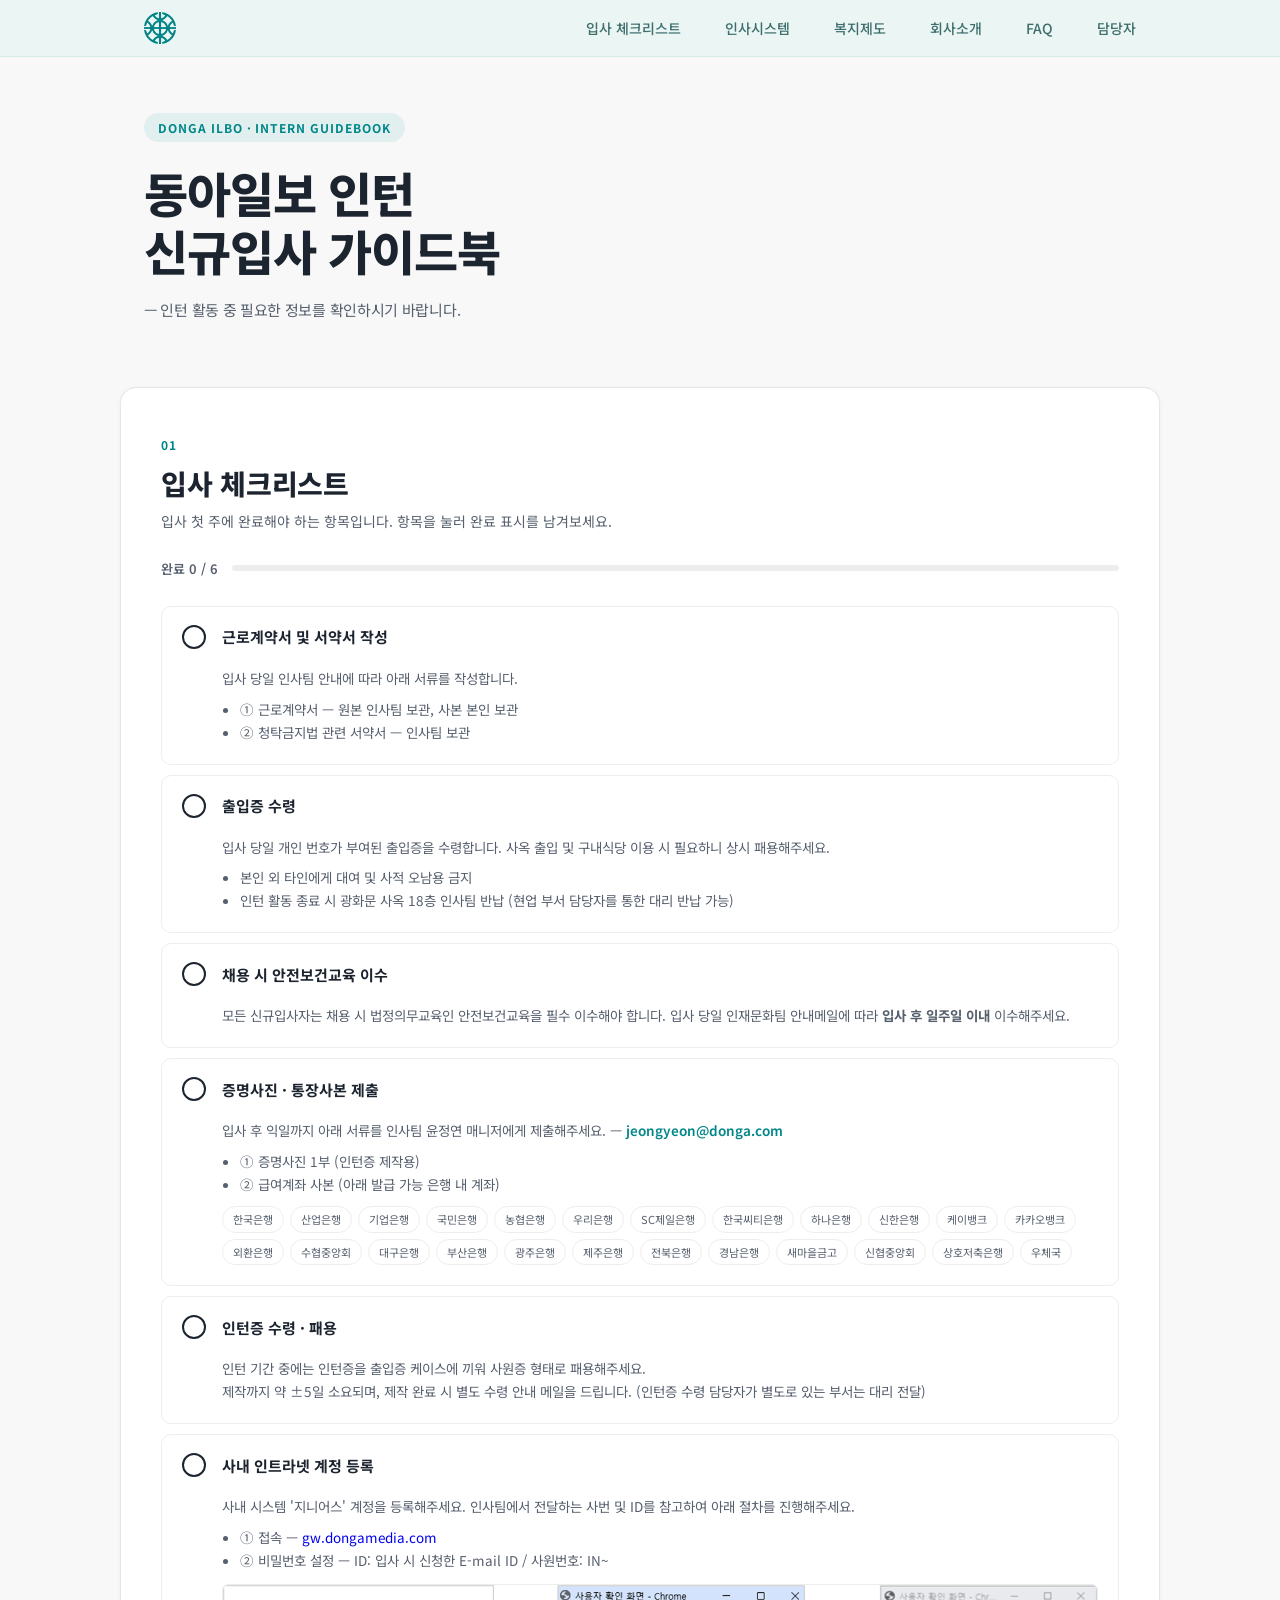
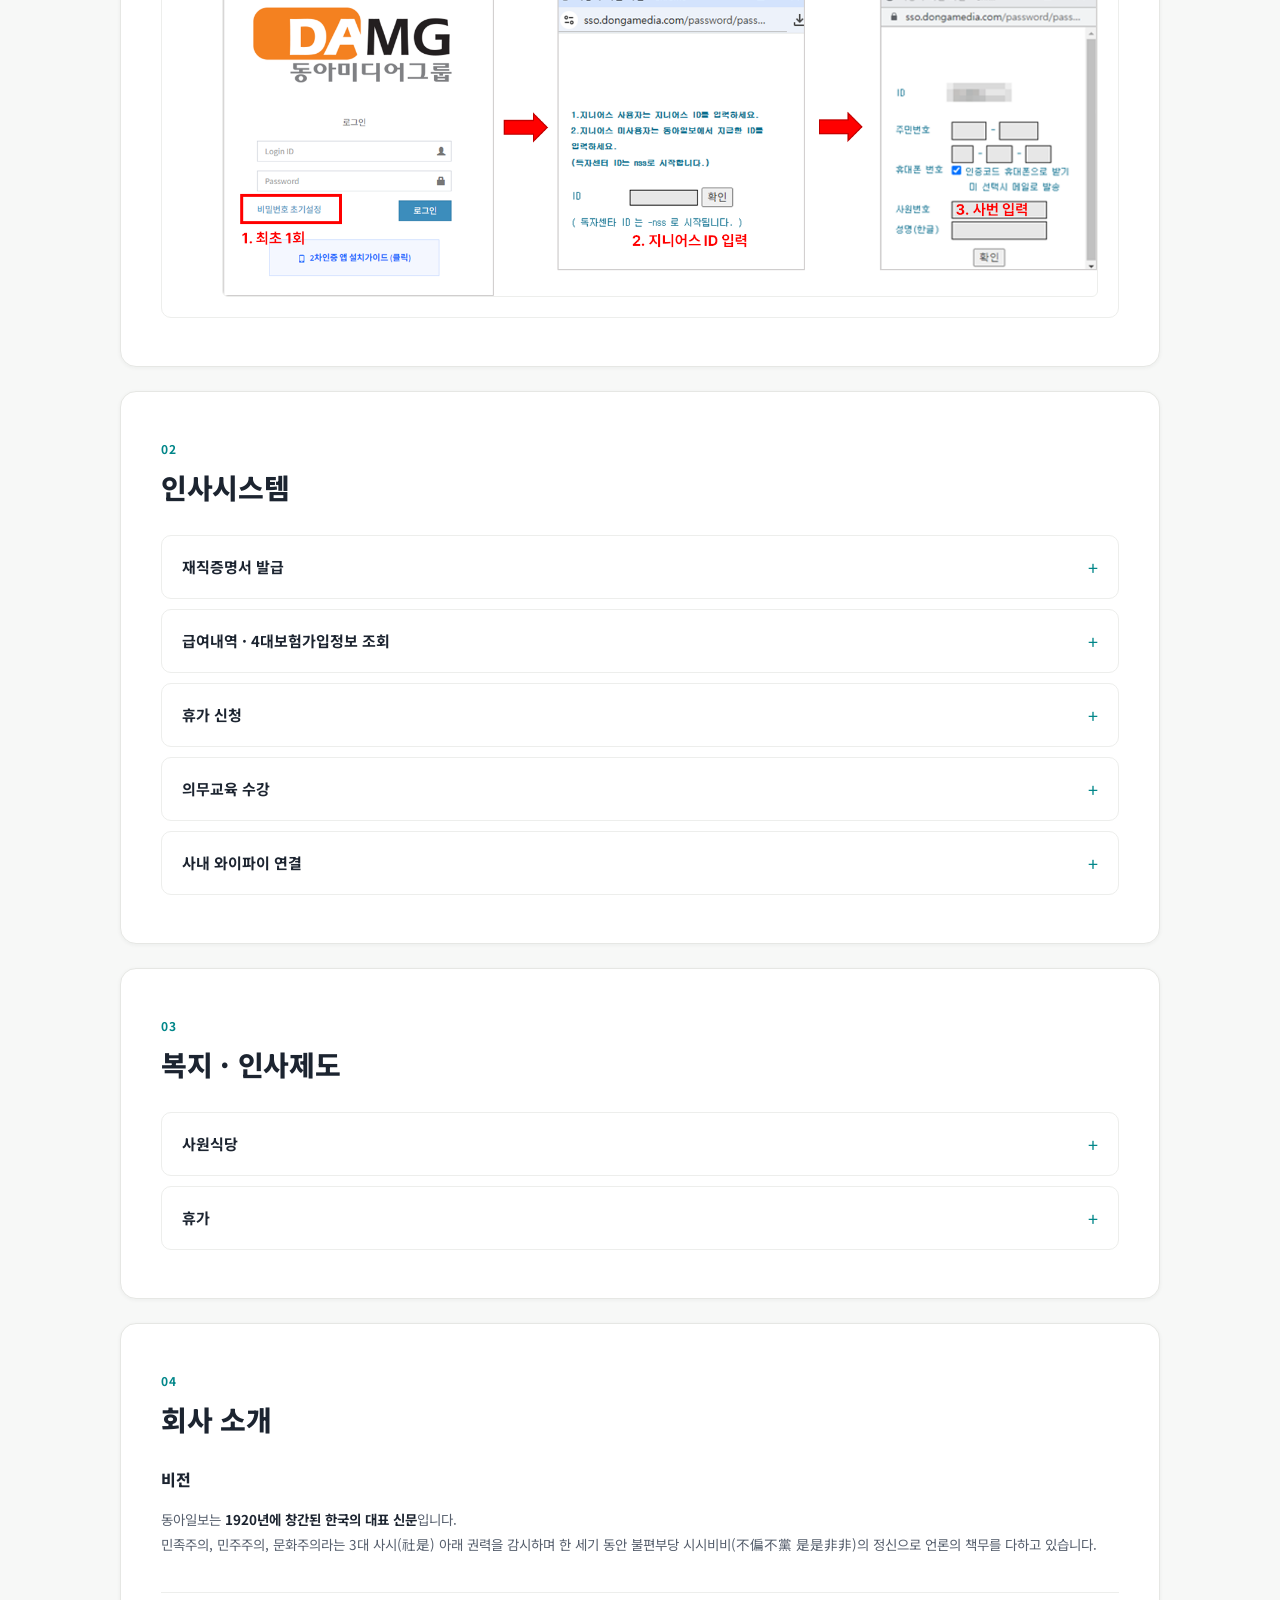
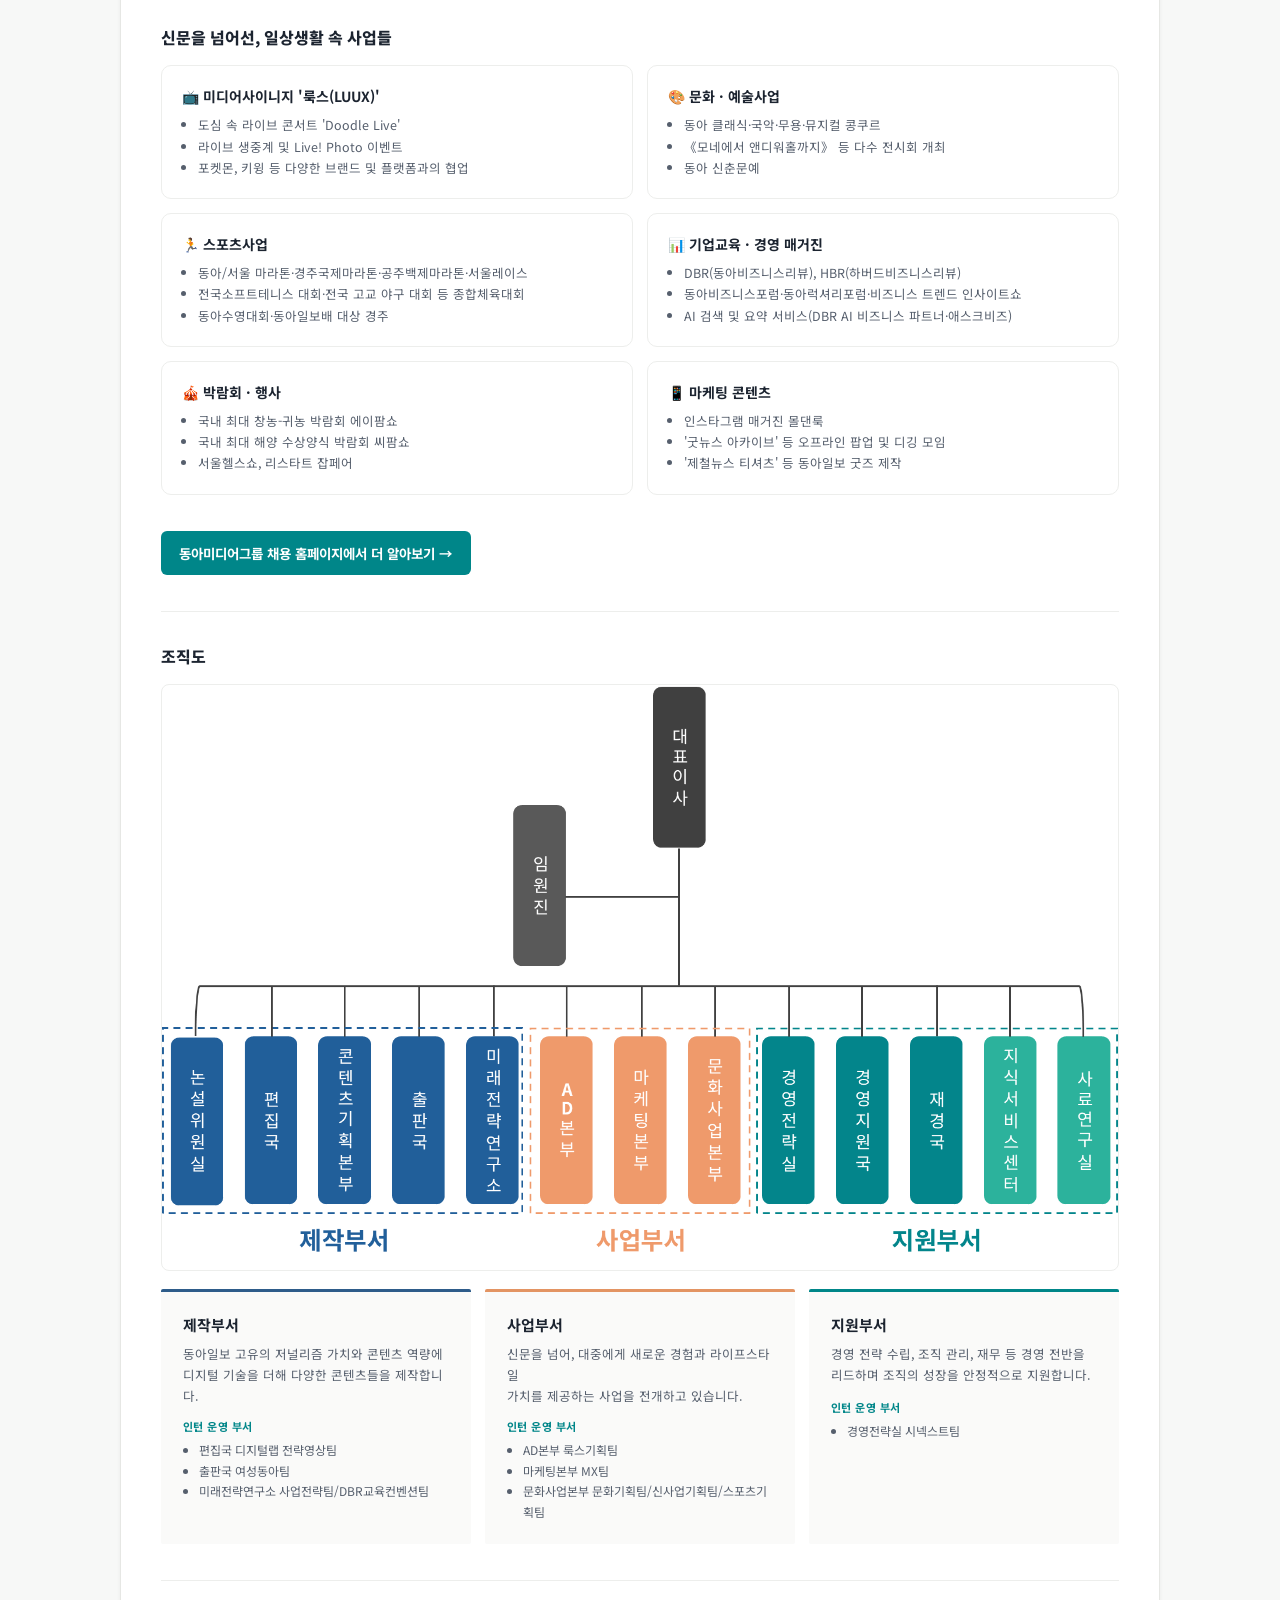
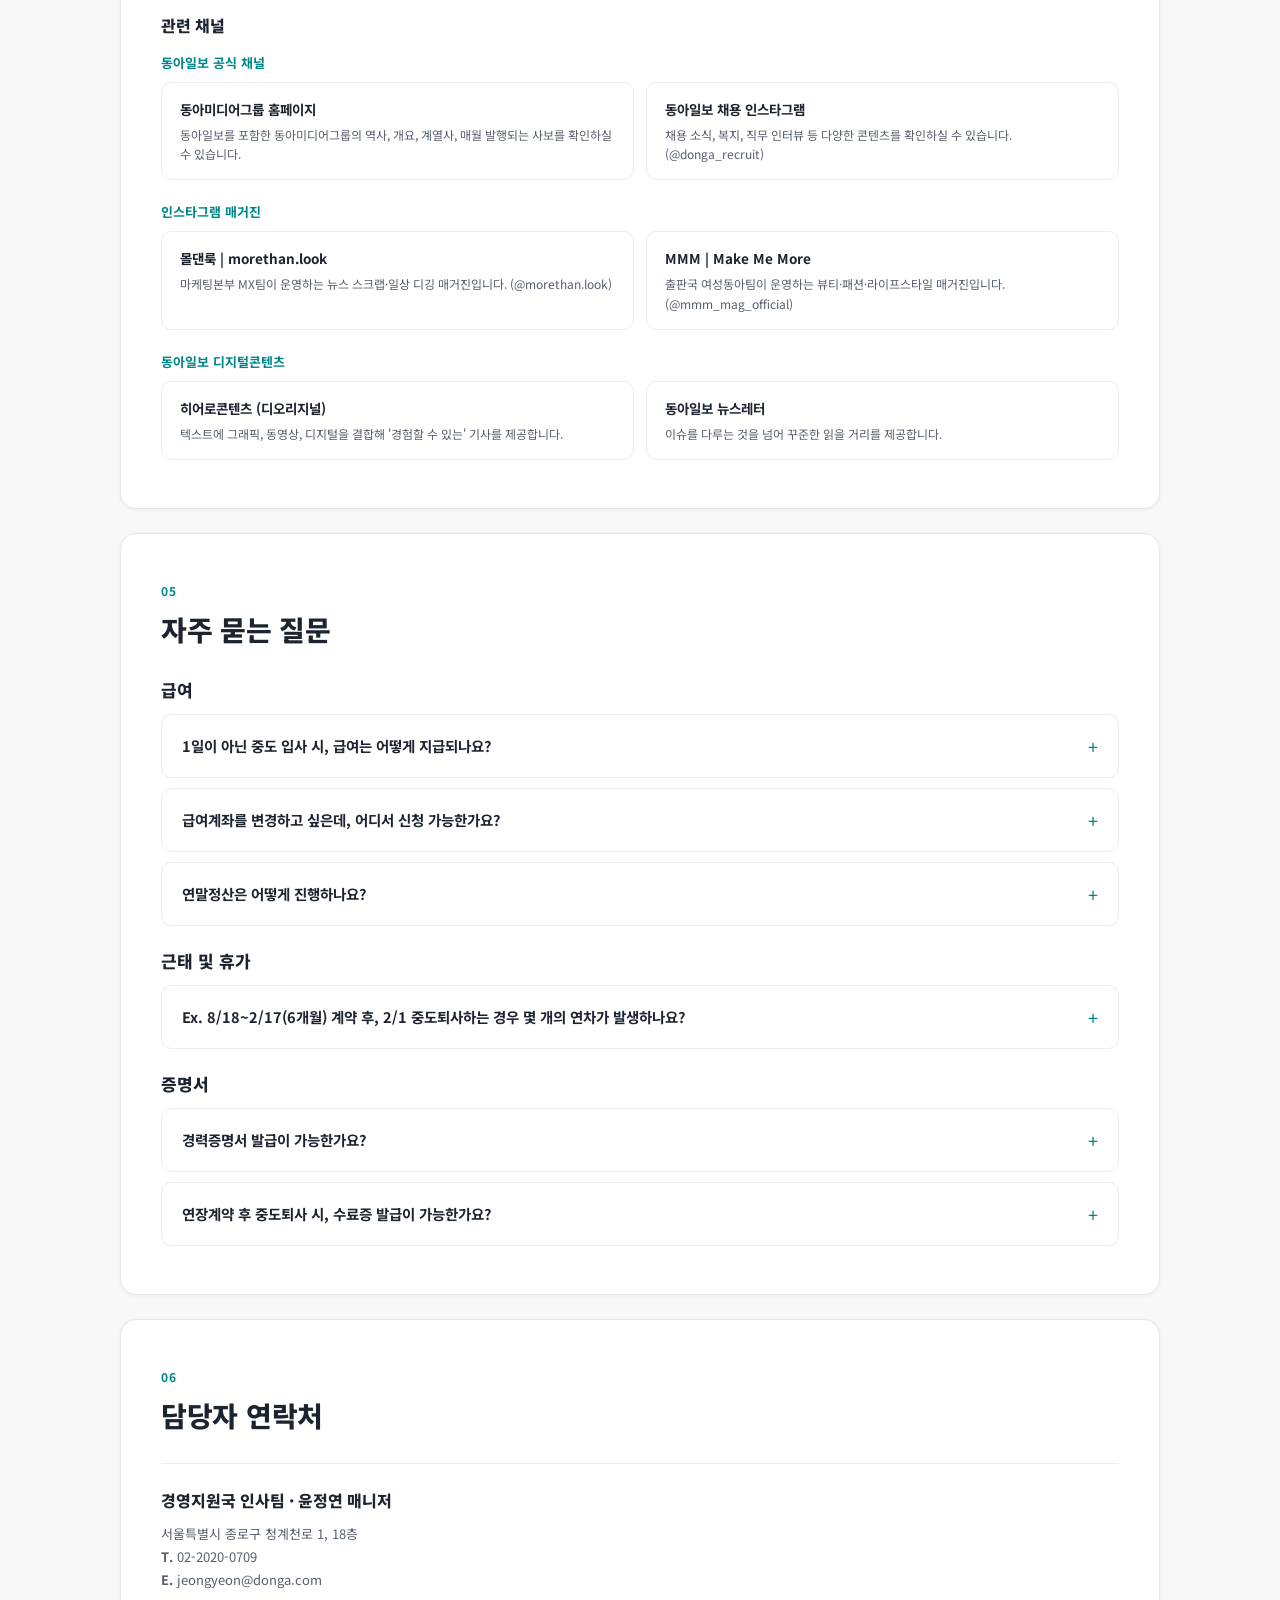
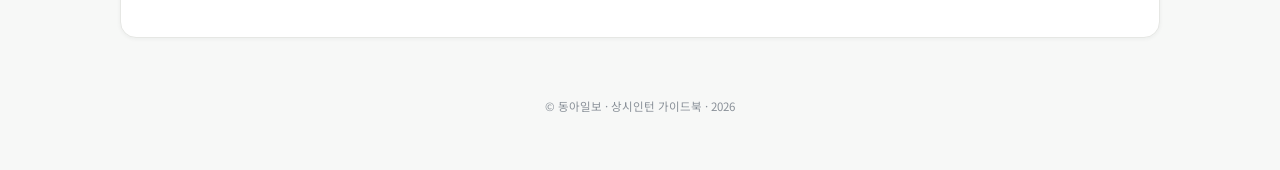
==== commit 2108b004: "최신 편집본 반영 (헤드라인, 체크리스트, 복지, FAQ, 조직도) - 히어로 타이틀: "동아일보 인턴 / 신규입사 가이드북"으로 변경 - 증명사진·통장사본 제출 안내 문구 및 급" ====
--- a/index.html
+++ b/index.html
@@ -46,7 +46,7 @@
 
 <header class="hero">
   <div class="hero-badge">DONGA ILBO · INTERN GUIDEBOOK</div>
-  <h1 class="hero-title">동아일보 <br>인턴 가이드북</h1>
+  <h1 class="hero-title">동아일보 인턴<br>신규입사 가이드북</h1>
   <p class="hero-subtitle">— 인턴 활동 중 필요한 정보를 확인하시기 바랍니다.</p>
 </header>
 
@@ -119,7 +119,7 @@
       <span class="check-label">증명사진 · 통장사본 제출</span>
     </div>
     <div class="check-body">
-      <p>아래 서류를 인사팀 윤정연 매니저에게 제출해주세요. — <span style="color:#008689;font-weight:600;">jeongyeon@donga.com</span></p>
+      <p>입사 후 익일까지 아래 서류를 인사팀 윤정연 매니저에게 제출해주세요. — <span style="color:#008689;font-weight:600;">jeongyeon@donga.com</span></p>
       <ul>
         <li>① 증명사진 1부 (인턴증 제작용)</li>
         <li>② 급여계좌 사본 (아래 발급 가능 은행 내 계좌)</li>
@@ -137,6 +137,18 @@
         <span class="bank-tag">신한은행</span>
         <span class="bank-tag">케이뱅크</span>
         <span class="bank-tag">카카오뱅크</span>
+        <span class="bank-tag">외환은행</span>
+        <span class="bank-tag">수협중앙회</span>
+        <span class="bank-tag">대구은행</span>
+        <span class="bank-tag">부산은행</span>
+        <span class="bank-tag">광주은행</span>
+        <span class="bank-tag">제주은행</span>
+        <span class="bank-tag">전북은행</span>
+        <span class="bank-tag">경남은행</span>
+        <span class="bank-tag">새마을금고</span>
+        <span class="bank-tag">신협중앙회</span>
+        <span class="bank-tag">상호저축은행</span>
+        <span class="bank-tag">우체국</span>
       </div>
     </div>
   </div>
@@ -313,7 +325,7 @@
       <div class="sub-heading">📌 결제 방식</div>
       <ul>
         <li>카드 리더기에 사원증 접촉</li>
-        <li>상시인턴의 경우, 무료 지원 (부서에 따라 월 24회 / 30회 지원)</li>
+        <li>무료 지원 (부서에 따라 월 24회 / 30회 지원)</li>
       </ul>
 
       <div class="sub-heading">📌 식단표</div>
@@ -332,7 +344,7 @@
     </div>
     <div class="accordion-body">
       <ul>
-        <li>1개월 만근 시 1일의 유급휴가가 지급됩니다.</li>
+        <li><b>1개월 만근</b> 시 <b>1일의 유급휴가</b>가 지급됩니다.<br>(Ex. 8/18~9/17까지 1개월 간 개근 시, <b>9/18일이 되는 시점에 1일의 휴가가 발생</b>합니다. <i>※ 9/18까지 근로관계가 유지되어야 정상 지급</i>)</li>
         <li>휴가는 반차(0.5일)로 분할 사용이 가능합니다.</li>
         <li>휴가 사용 시 부서 내 일정 협의 및 팀장 보고를 완료한 후, 결재를 상신해 주시기 바랍니다.</li>
         <li>발생한 휴가는 계약 기간 내에 모두 사용하시기 바랍니다.</li>
@@ -418,7 +430,7 @@
         <div class="org-desc">동아일보 고유의 저널리즘 가치와 콘텐츠 역량에 <br>디지털 기술을 더해 다양한 콘텐츠들을 제작합니다.</div>
         <div class="org-dept-label">인턴 운영 부서</div>
         <ul class="org-dept-list">
-          <li>편집국 전략영상팀</li>
+          <li>편집국 디지털랩 전략영상팀</li>
           <li>출판국 여성동아팀</li>
           <li>미래전략연구소 사업전략팀/DBR교육컨벤션팀</li>
         </ul>
@@ -500,7 +512,7 @@
     <div class="accordion-body">
       <ul>
         <li>근무일수를 기준으로 일할 계산되어 월 말일자에 지급됩니다.</li>
-        <li>20일 이후 입사하는 경우, 급여 산정 프로세스를 고려하여 해당 월 급여는 다음 월에 지급됩니다.</li>
+        <li>20일 이후 입사하는 경우, 내부 급여 산정 프로세스를 고려하여 해당 월 급여는 다음 월에 지급됩니다.</li>
       </ul>
     </div>
   </div>
@@ -524,8 +536,8 @@
     </div>
     <div class="accordion-body">
       <ul>
-        <li>상시인턴의 연말정산은 통상 1월 중 인사팀에서 일괄 처리하며, 소득세 정산분은 2월 급여에 반영되어 환급될 예정입니다. <br>이에 따라 <b>인턴 본인이 별도로 진행하거나 제출해야 할 서류는 없습니다.</b></li>
-        <li>아울러, 추후 타 기업 재취업 후 연말정산 시 '전직장 근로소득원천징수영수증'이 필요한 경우, 인사팀에 요청해주시면 발급 가능하오니 참고하시기 바랍니다.</li>
+        <li>상시인턴의 연말정산은 통상 1월 중 <b>인사팀에서 일괄 처리</b>하며, 소득세 정산분은 2월 급여에 반영되어 환급될 예정입니다.<br>인턴 입사 전 해당 연도에 타 근무처에서 근로소득이 발생하지 않은 경우, 별도로 제출해야 할 서류는 없습니다.</li>
+        <li>아울러, 추후 재취업 후 연말정산 진행 시 '전직장 근로소득원천징수영수증'이 필요한 경우, 인사팀에 요청해주시면 발급 가능하오니 참고하시기 바랍니다.</li>
       </ul>
     </div>
   </div>
--- a/styles.css
+++ b/styles.css
@@ -516,6 +516,7 @@
   color: var(--text-secondary);
   line-height: 1.7;
   margin-bottom: 12px;
+  min-height: 44px;
 }
 
 .org-dept-label {
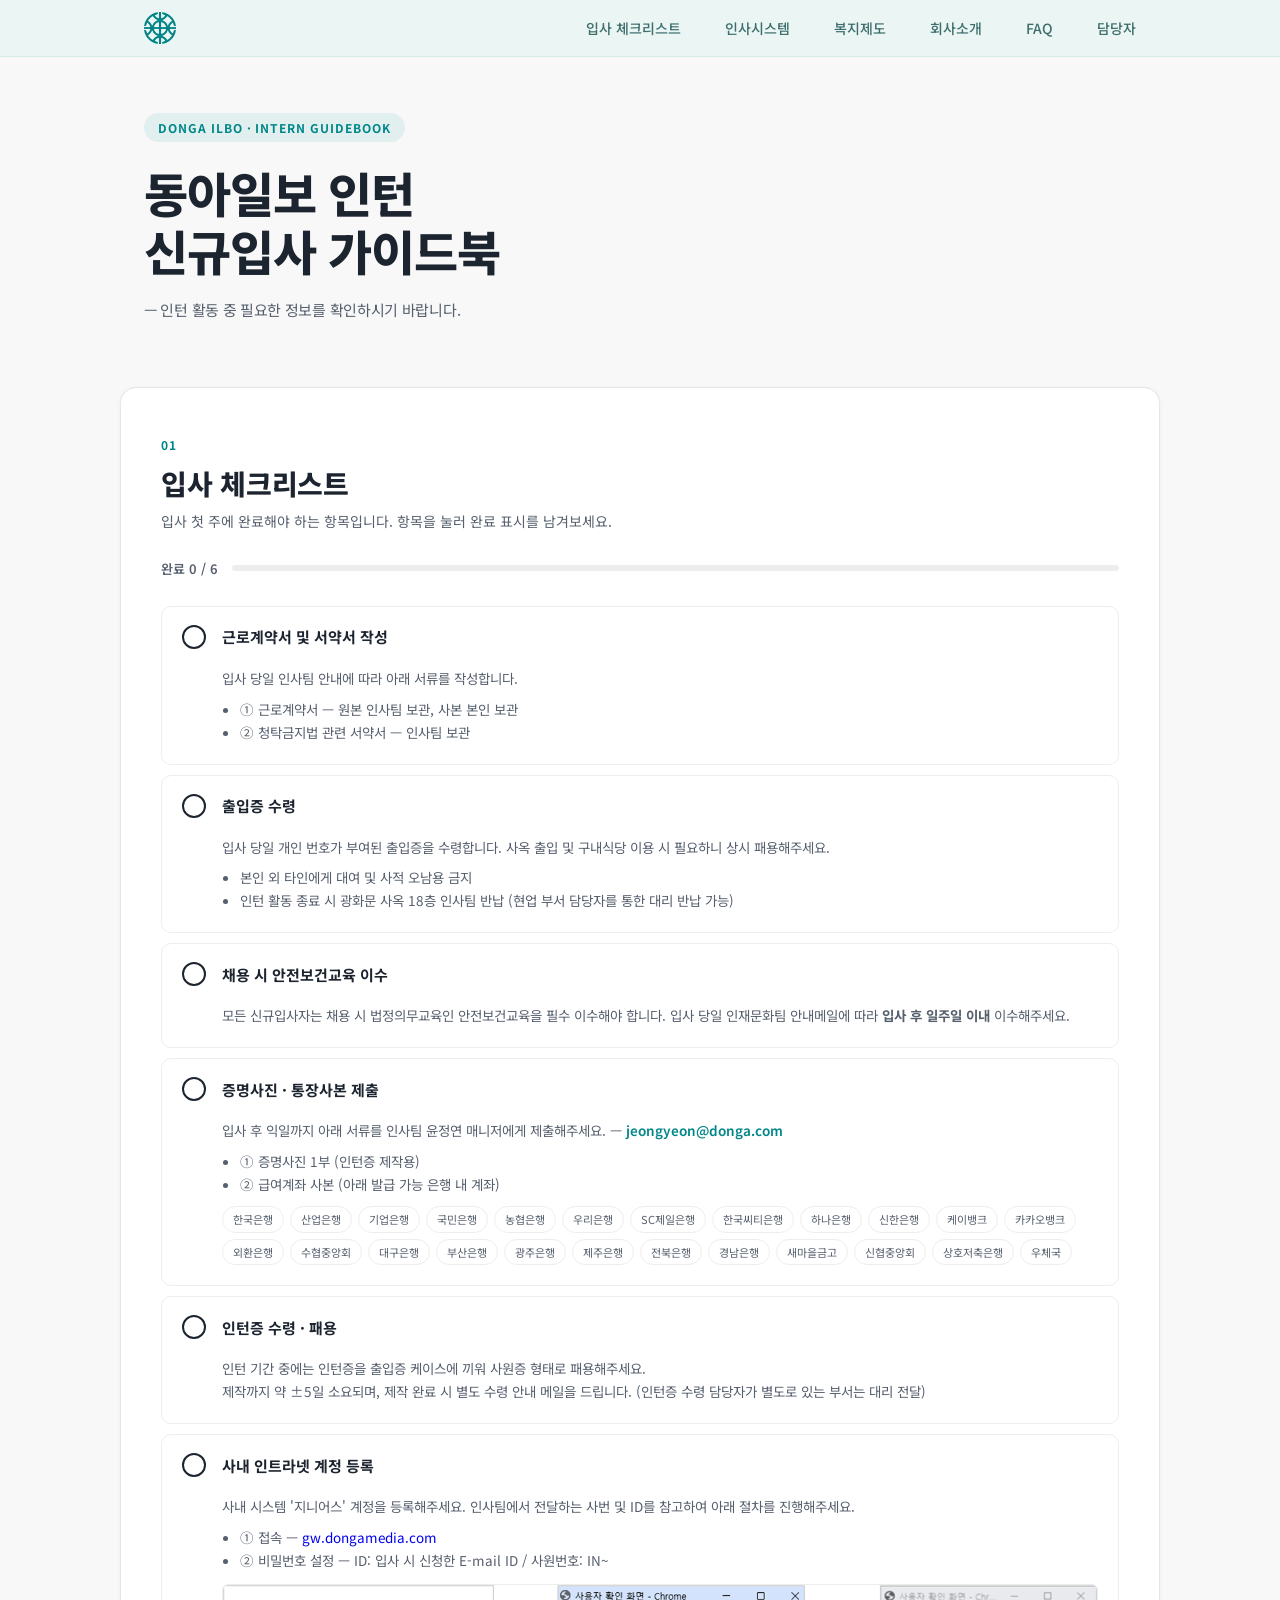
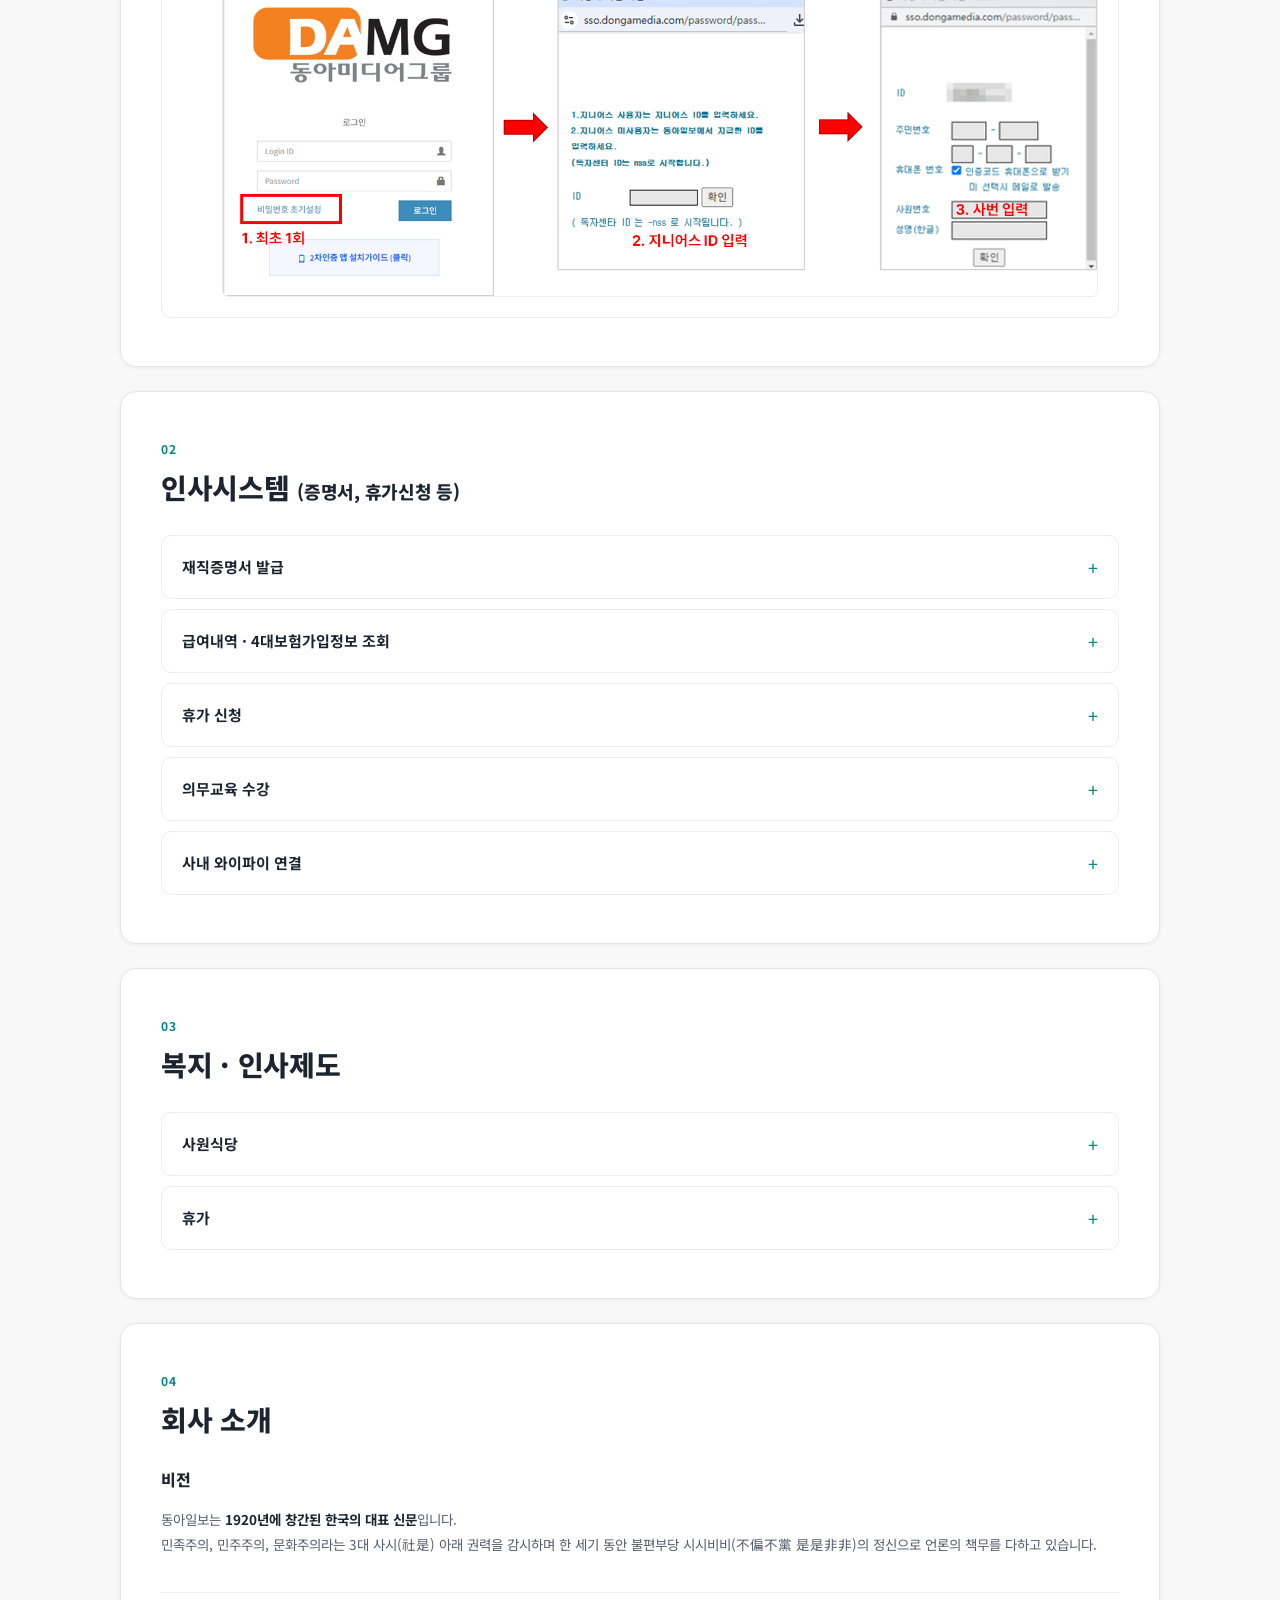
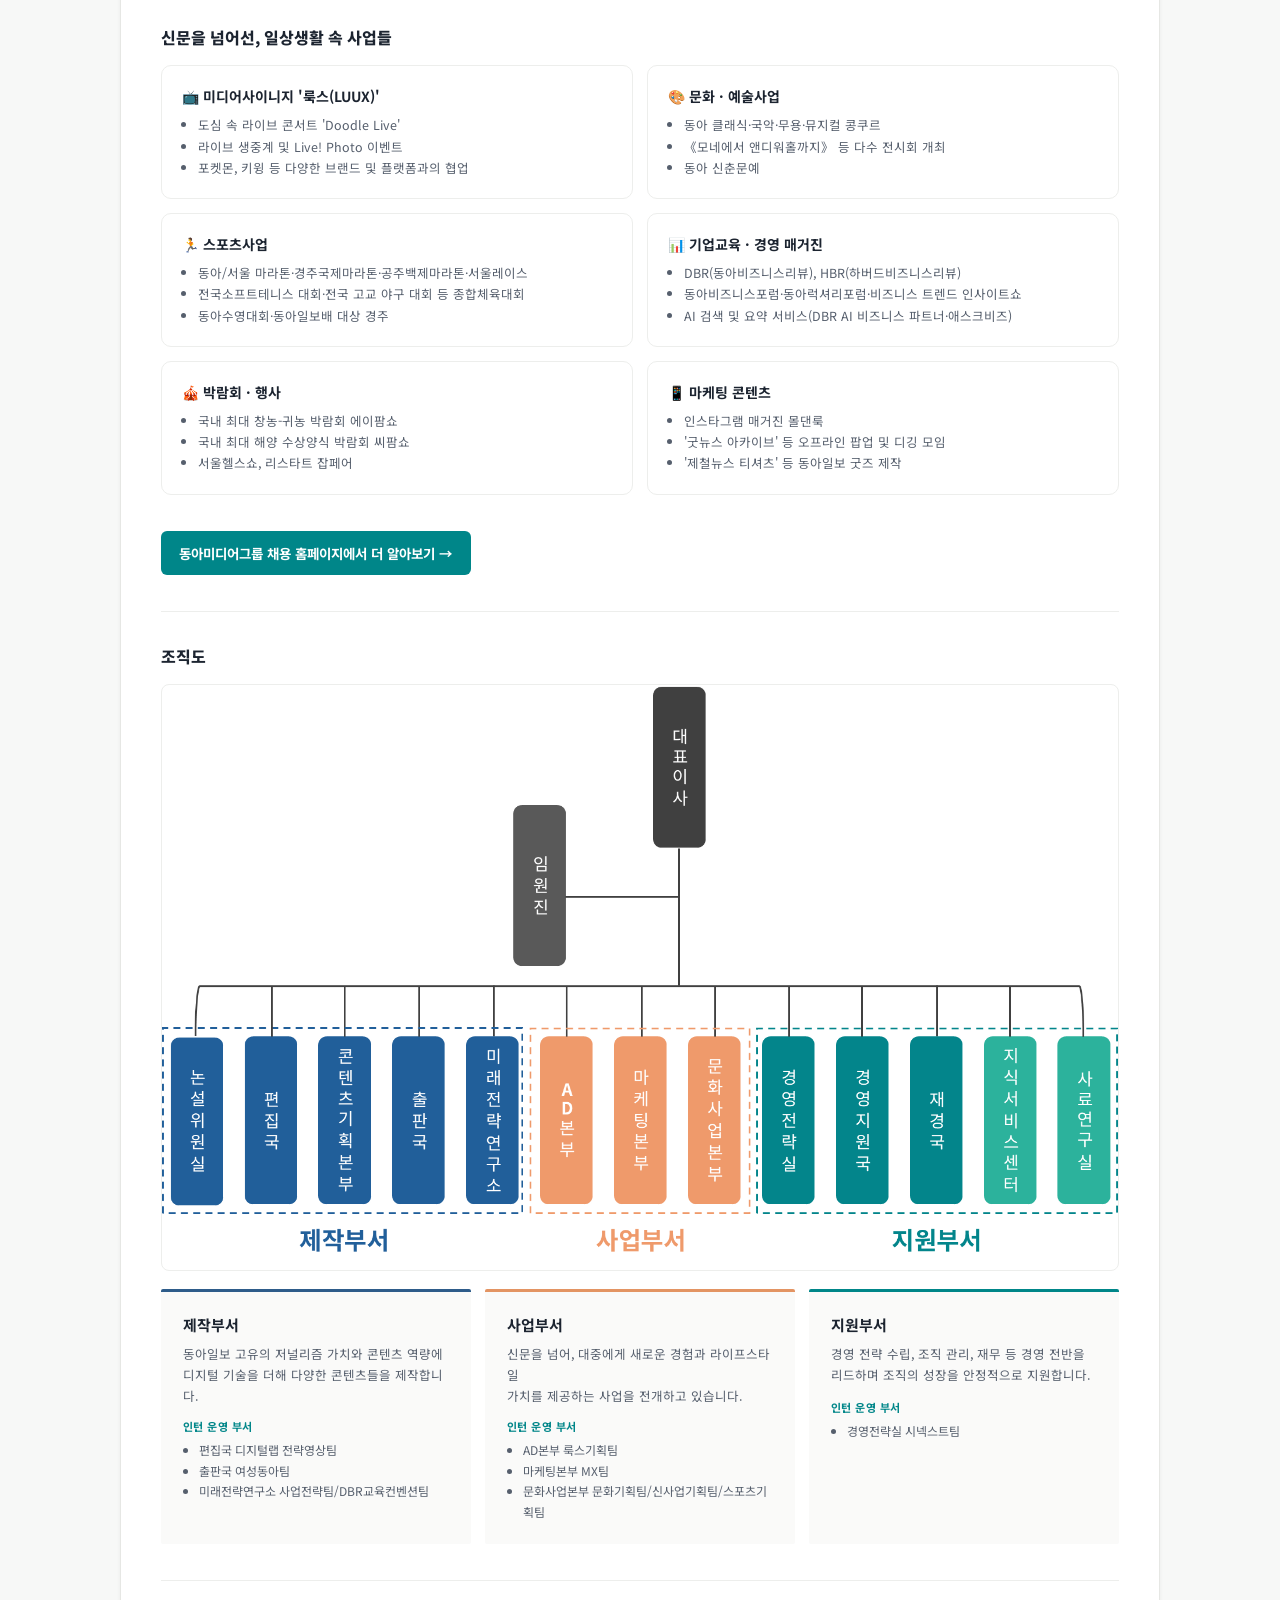
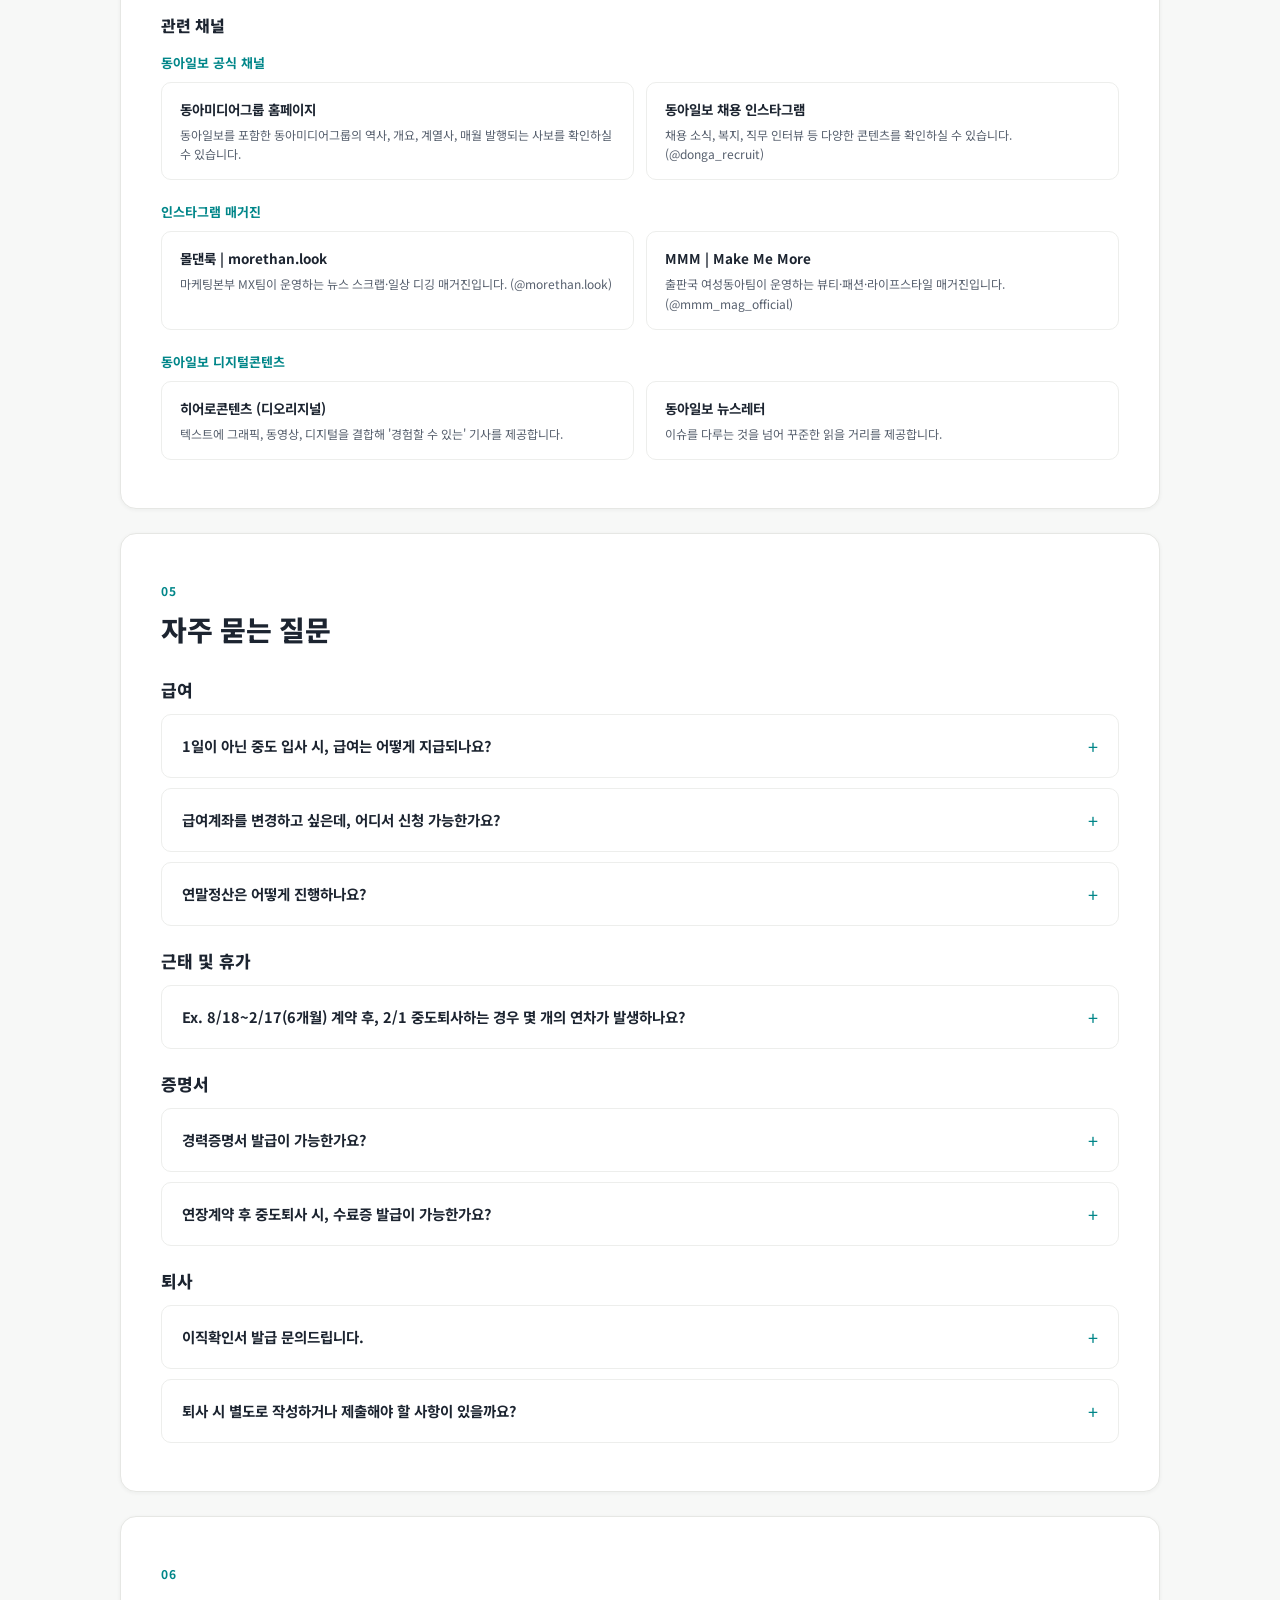
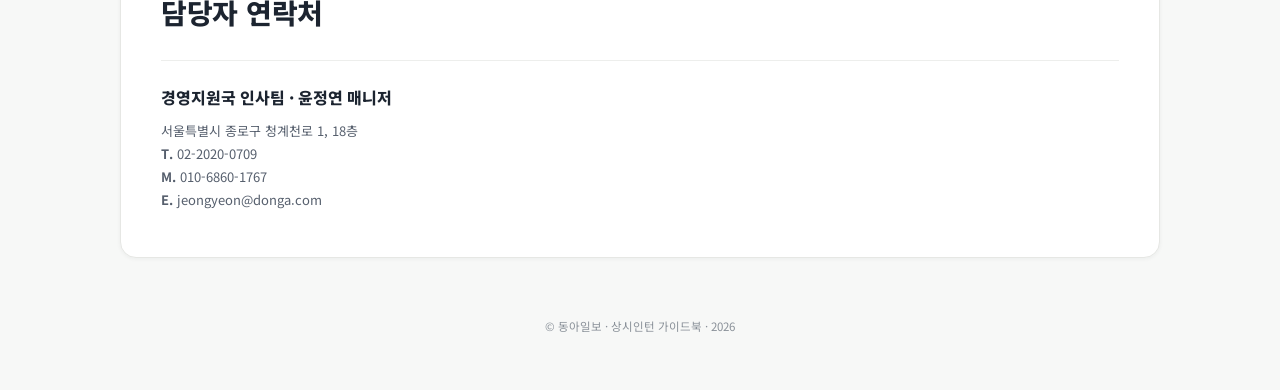
==== commit ff438d41: "최신 편집본 반영: 인사시스템 부제, 휴가 안내, FAQ 퇴사 항목, 연락처 휴대폰 - 인사시스템 제목 옆에 "(증명서, 휴가신청 등)" 부제 추가 - 복지·인사제도 > 휴가: 휴" ====
--- a/index.html
+++ b/index.html
@@ -188,7 +188,7 @@
 <!-- 02 SYSTEMS -->
 <section id="systems" class="section-card">
   <div class="section-num">02</div>
-  <h2 class="section-title">인사시스템</h2>
+  <h2 class="section-title">인사시스템 <span class="section-title-note">(증명서, 휴가신청 등)</span></h2>
 
   <!-- s1 -->
   <div class="accordion-item">
@@ -287,7 +287,7 @@
     <div class="accordion-body">
       <p>지니어스 ID 발급 완료 후, 사내 와이파이 사용 가능하오니 업무에 필요하신 분은 아래 내용 참고하시기 바랍니다.</p>
       <ul>
-        <li>와이파이명: <b>DA-WLAN</b></li>
+        <li><b>와이파이명:</b> DA-WLAN</li>
         <li><b>ID:</b> 사내 지니어스 ID (사내메일 @앞 영문 아이디)</li>
         <li><b>PW:</b> da생년월일6자리!</li>
       </ul>
@@ -346,8 +346,8 @@
       <ul>
         <li><b>1개월 만근</b> 시 <b>1일의 유급휴가</b>가 지급됩니다.<br>(Ex. 8/18~9/17까지 1개월 간 개근 시, <b>9/18일이 되는 시점에 1일의 휴가가 발생</b>합니다. <i>※ 9/18까지 근로관계가 유지되어야 정상 지급</i>)</li>
         <li>휴가는 반차(0.5일)로 분할 사용이 가능합니다.</li>
-        <li>휴가 사용 시 부서 내 일정 협의 및 팀장 보고를 완료한 후, 결재를 상신해 주시기 바랍니다.</li>
-        <li>발생한 휴가는 계약 기간 내에 모두 사용하시기 바랍니다.</li>
+        <li>휴가 사용 시 부서 내 일정 협의 및 팀장 보고를 완료한 후, <b>본 가이드북 내 [02.인사시스템 - 휴가신청]을 참고하여 결재를 상신</b>해 주시기 바랍니다.</li>
+        <li>발생한 휴가는 가급적 계약기간 내에 모두 사용하시기 바랍니다.</li>
       </ul>
     </div>
   </div>
@@ -512,7 +512,7 @@
     <div class="accordion-body">
       <ul>
         <li>근무일수를 기준으로 일할 계산되어 월 말일자에 지급됩니다.</li>
-        <li>20일 이후 입사하는 경우, 내부 급여 산정 프로세스를 고려하여 해당 월 급여는 다음 월에 지급됩니다.</li>
+        <li>20일 이후 입사하는 경우, 내부 급여 지급 프로세스를 고려하여 해당 월 급여는 다음 월에 지급됩니다.</li>
       </ul>
     </div>
   </div>
@@ -581,6 +581,34 @@
       <ul>
         <li>현재 동아일보는 약정된 인턴십 계약 기간을 성실히 수료하신 분들을 대상으로 상장 형태의 실물 수료증을 별도로 발급해 드리고 있습니다. <br><b>최초 계약기간을 충족하셨다면, 연장 계약기간 중 중도퇴사하더라도 수료증 발급이 가능합니다.</b></li>
         <li>단, 최초 계약기간을 채우지 못하고 중도퇴사하는 경우 수료증 발급은 불가합니다. 다만, 근무한 기간에 대한 경력증명서는 정상 발급됩니다.</li>
+      </ul>
+    </div>
+  </div>
+
+  <div class="faq-category">퇴사</div>
+
+  <div class="accordion-item faq-item">
+    <div class="accordion-header">
+      <span class="accordion-title">이직확인서 발급 문의드립니다.</span>
+      <span class="accordion-plus">+</span>
+    </div>
+    <div class="accordion-body">
+      <ul>
+        <li>상시인턴은 퇴직 시에 인사팀에서 일괄적으로 이직확인서를 작성하여 접수해드리고 있으니 별도로 인사팀에 요청하지 않으셔도 됩니다.</li>
+        <li>이직확인서는 접수 후 처리 완료까지 약 2일 정도 소요되오니, 고용24 홈페이지에서 내역 조회 시 참고하시기 바랍니다.</li>
+      </ul>
+    </div>
+  </div>
+
+  <div class="accordion-item faq-item">
+    <div class="accordion-header">
+      <span class="accordion-title">퇴사 시 별도로 작성하거나 제출해야 할 사항이 있을까요?</span>
+      <span class="accordion-plus">+</span>
+    </div>
+    <div class="accordion-body">
+      <ul>
+        <li>별도로 제출해야 할 서류는 없으며, 사용하신 <b>출입증만 인사팀으로 반납</b>해주시기 바랍니다. (현업 담당자를 통한 대리반납 가능)</li>
+        <li>중도퇴사자의 경우, 별도 안내에 따라 '상시인턴 사직서'를 추가로 작성하여 인사팀에 제출해주시면 됩니다.</li>
       </ul>
     </div>
   </div>
@@ -594,6 +622,7 @@
     <div class="contact-name">경영지원국 인사팀 · 윤정연 매니저</div>
     <div class="contact-line">서울특별시 종로구 청계천로 1, 18층</div>
     <div class="contact-line"><b>T.</b> 02-2020-0709</div>
+    <div class="contact-line"><b>M.</b> 010-6860-1767</div>
     <div class="contact-line"><b>E.</b> jeongyeon@donga.com</div>
   </div>
 </section>
--- a/styles.css
+++ b/styles.css
@@ -152,6 +152,12 @@
   margin-bottom: 8px;
 }
 
+.section-title-note {
+  font-size: 18px;
+  font-weight: 800;
+  color: var(--text-primary);
+}
+
 .section-desc {
   font-size: 14px;
   color: var(--text-secondary);
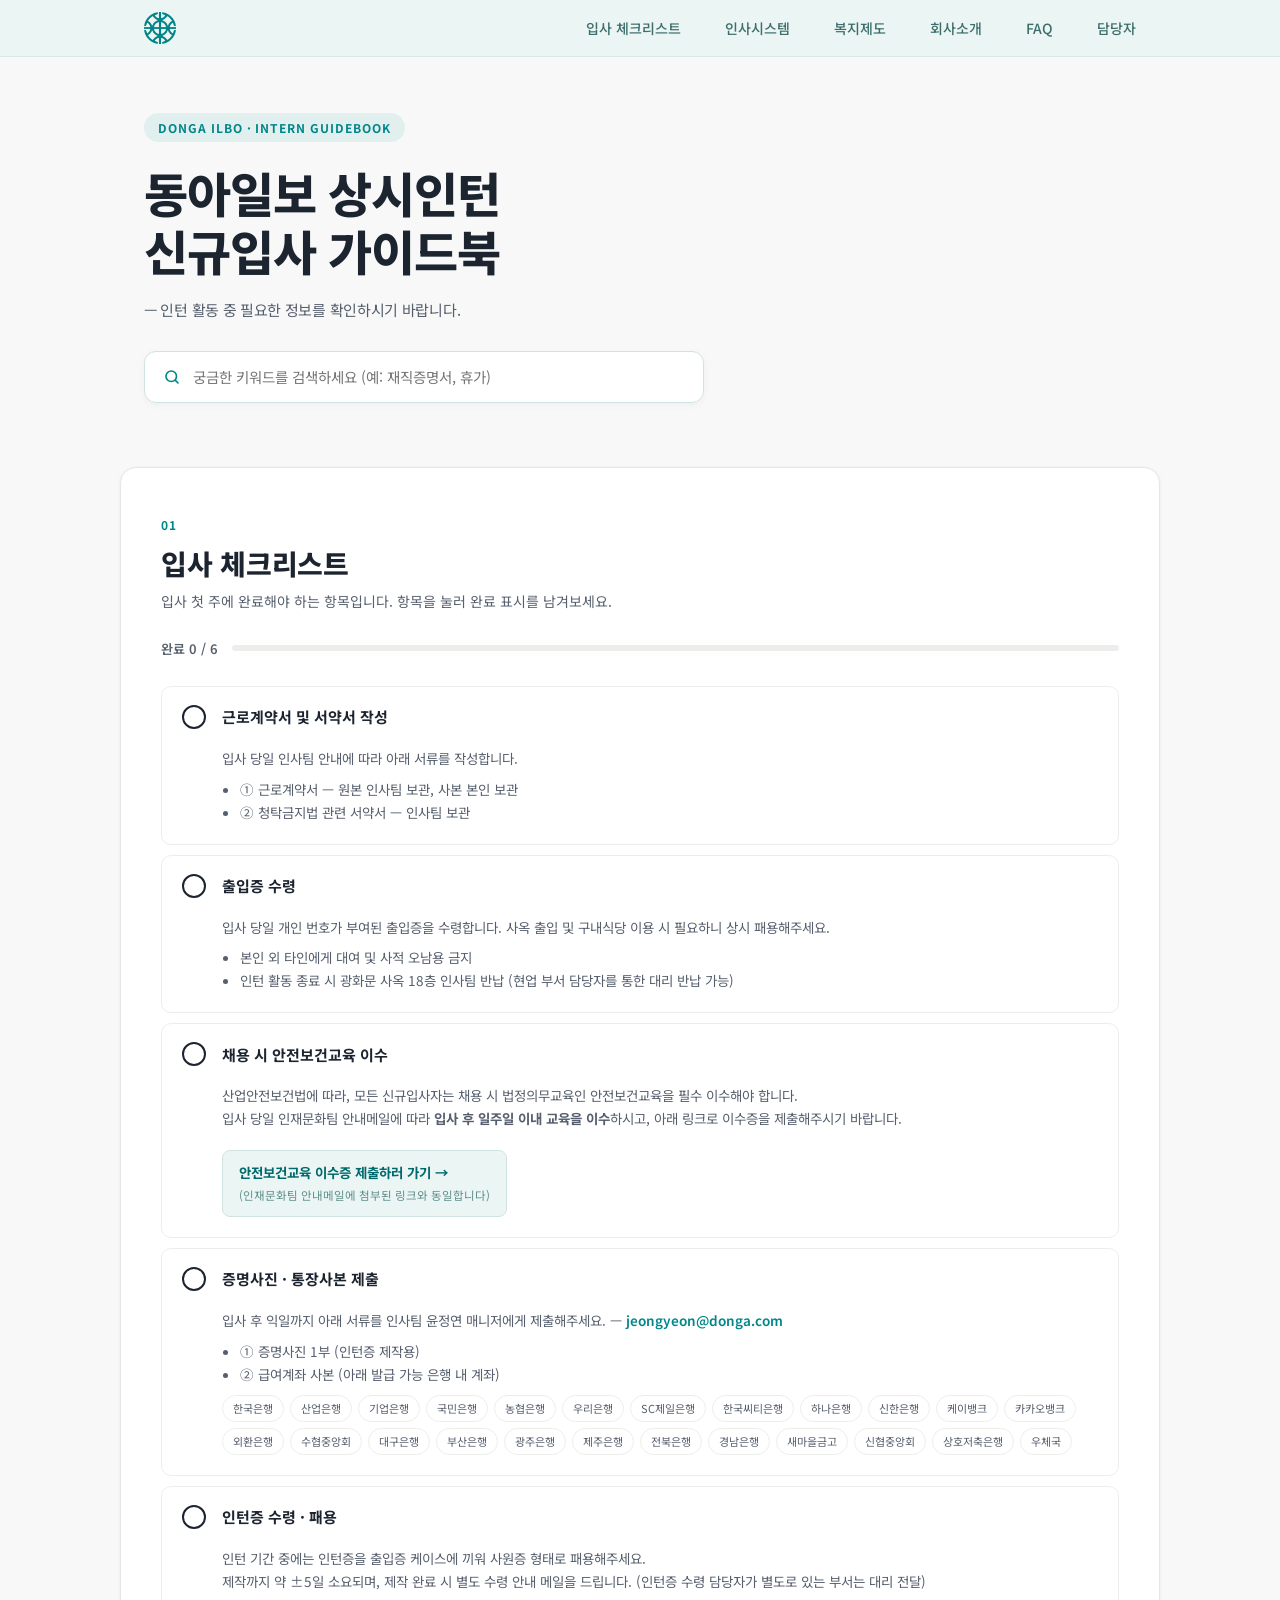
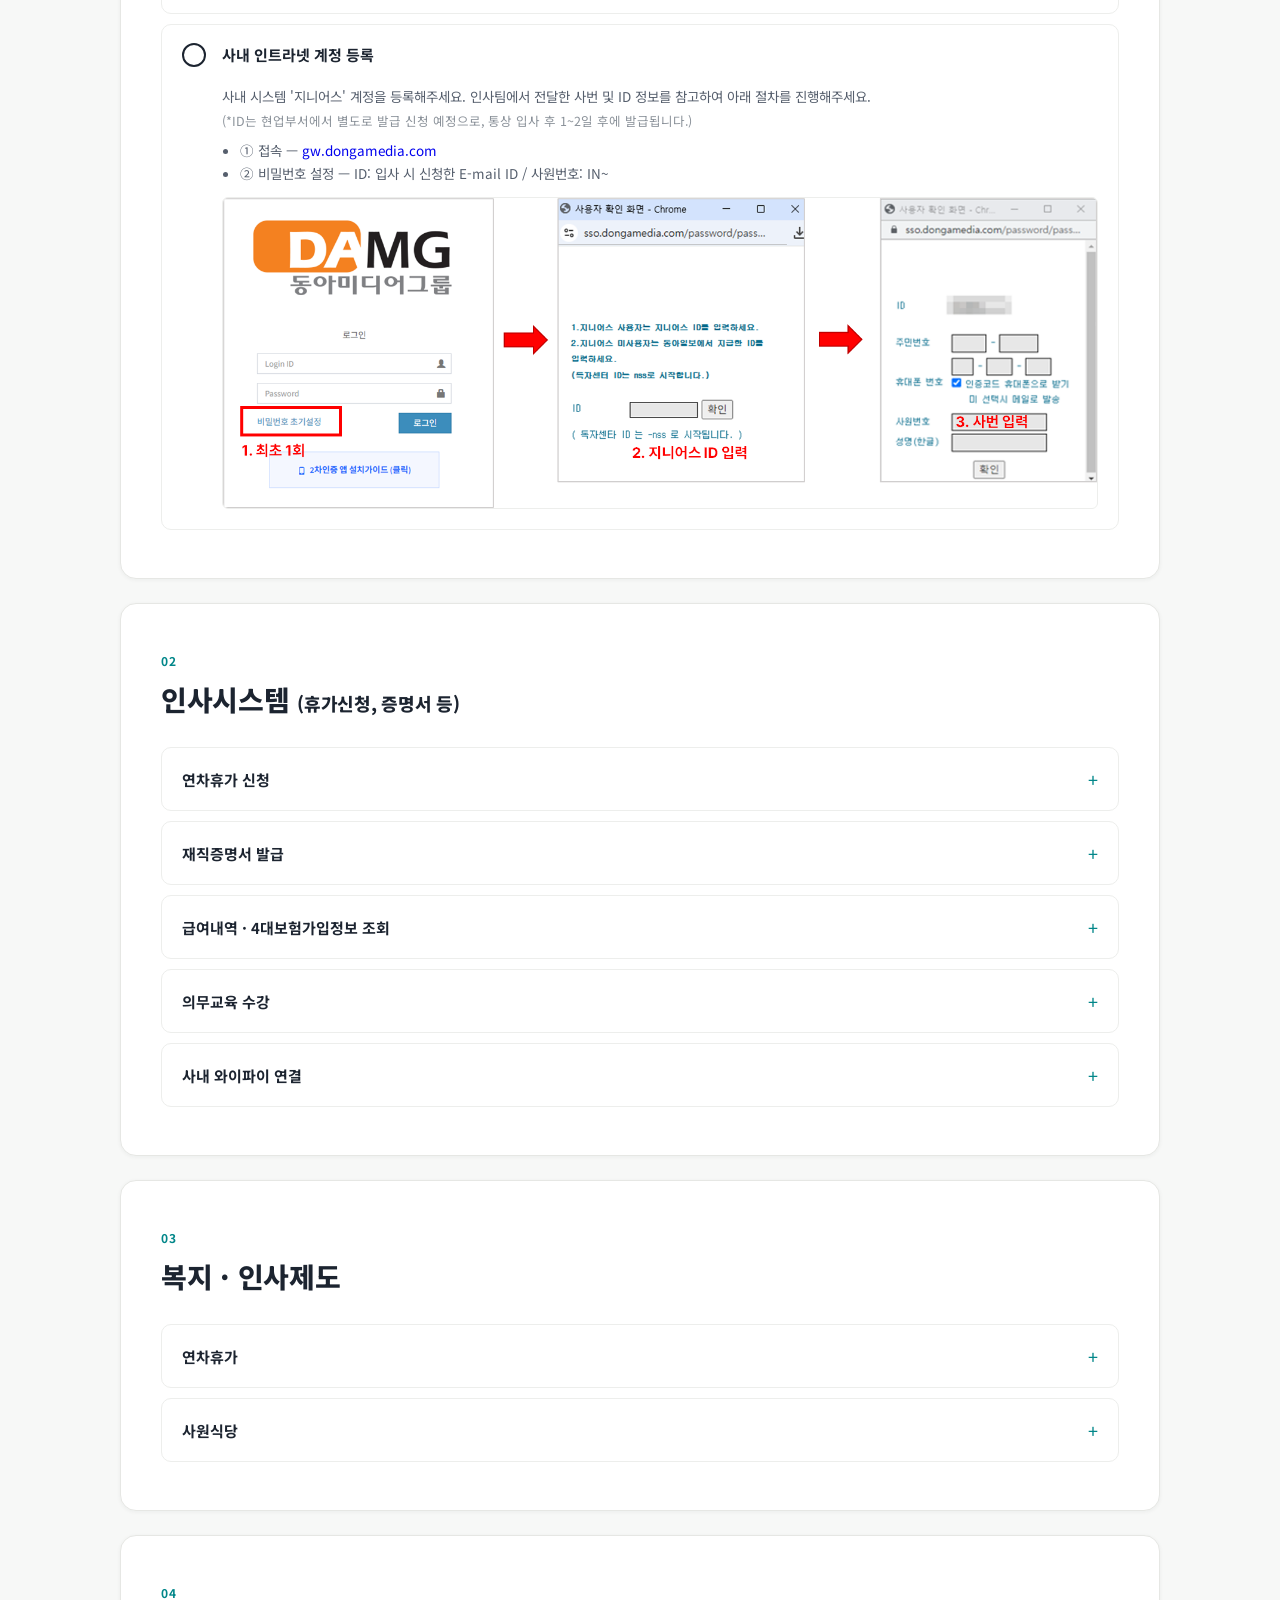
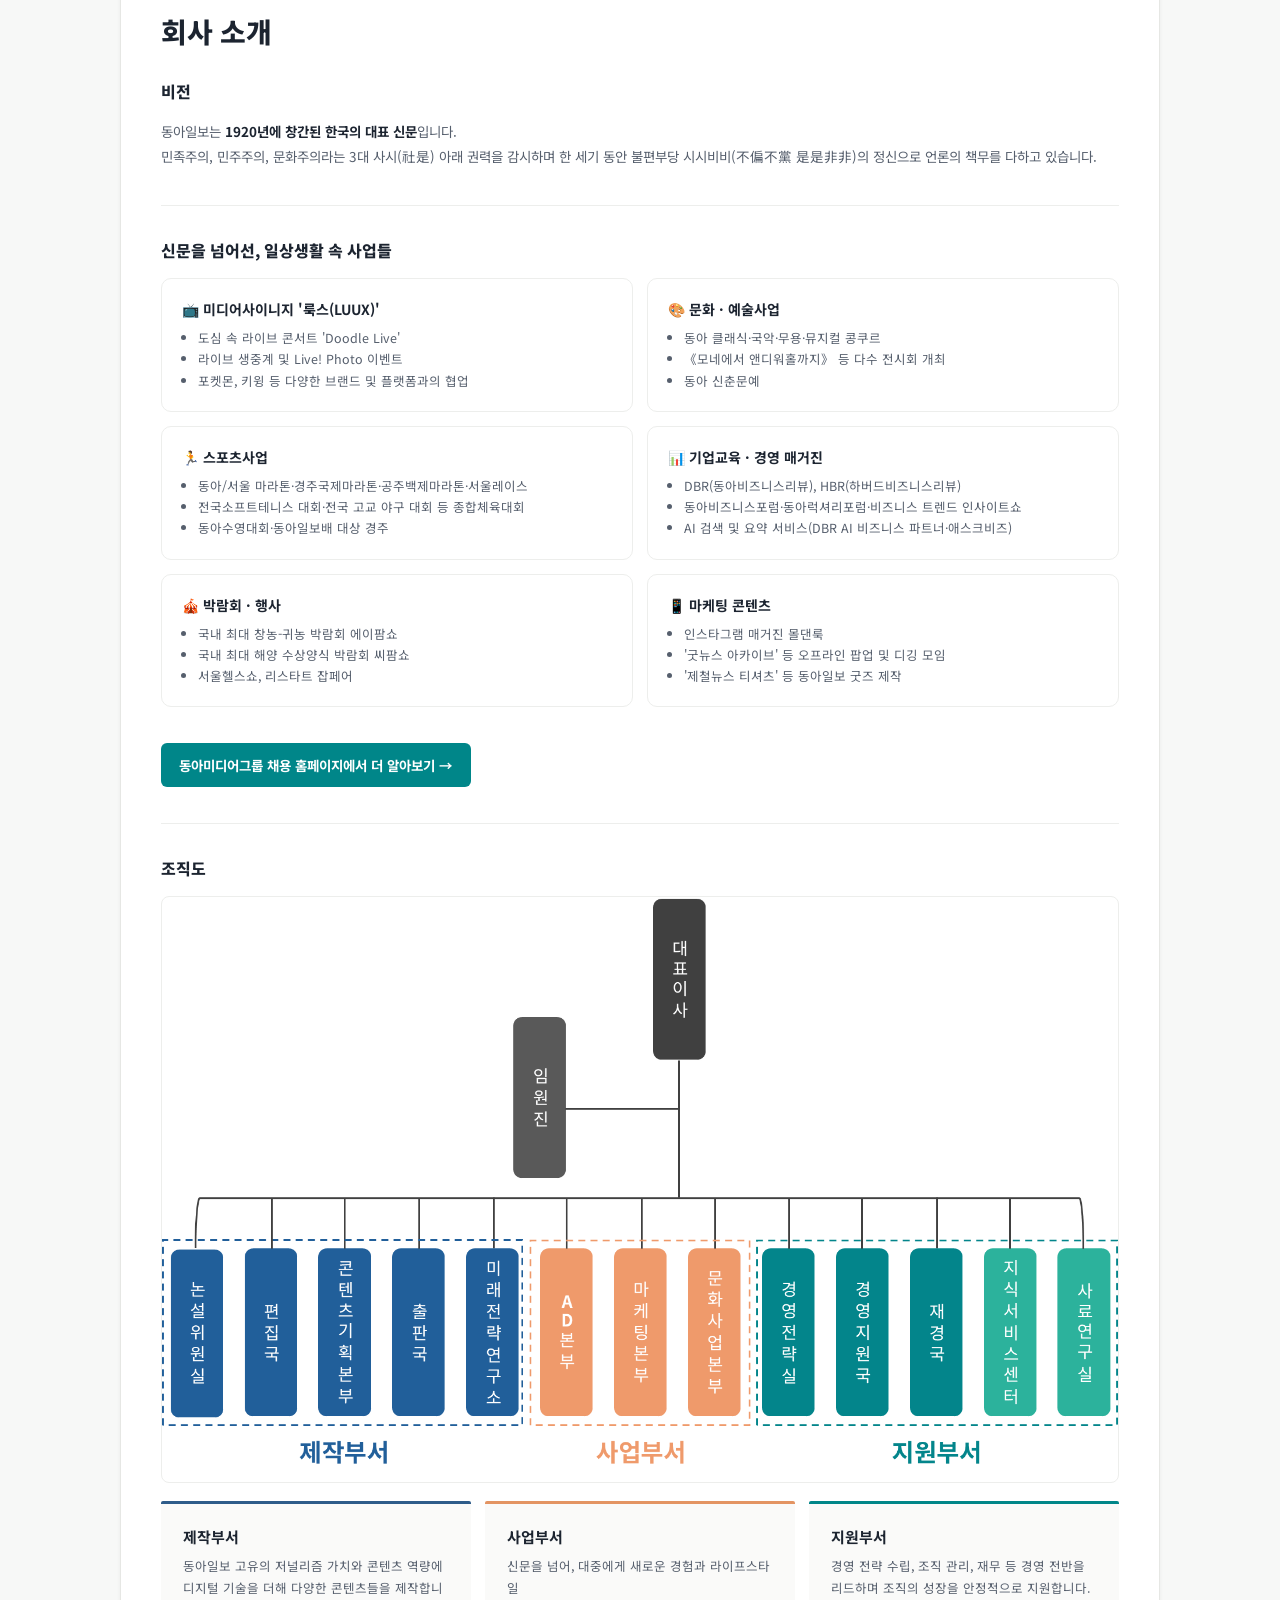
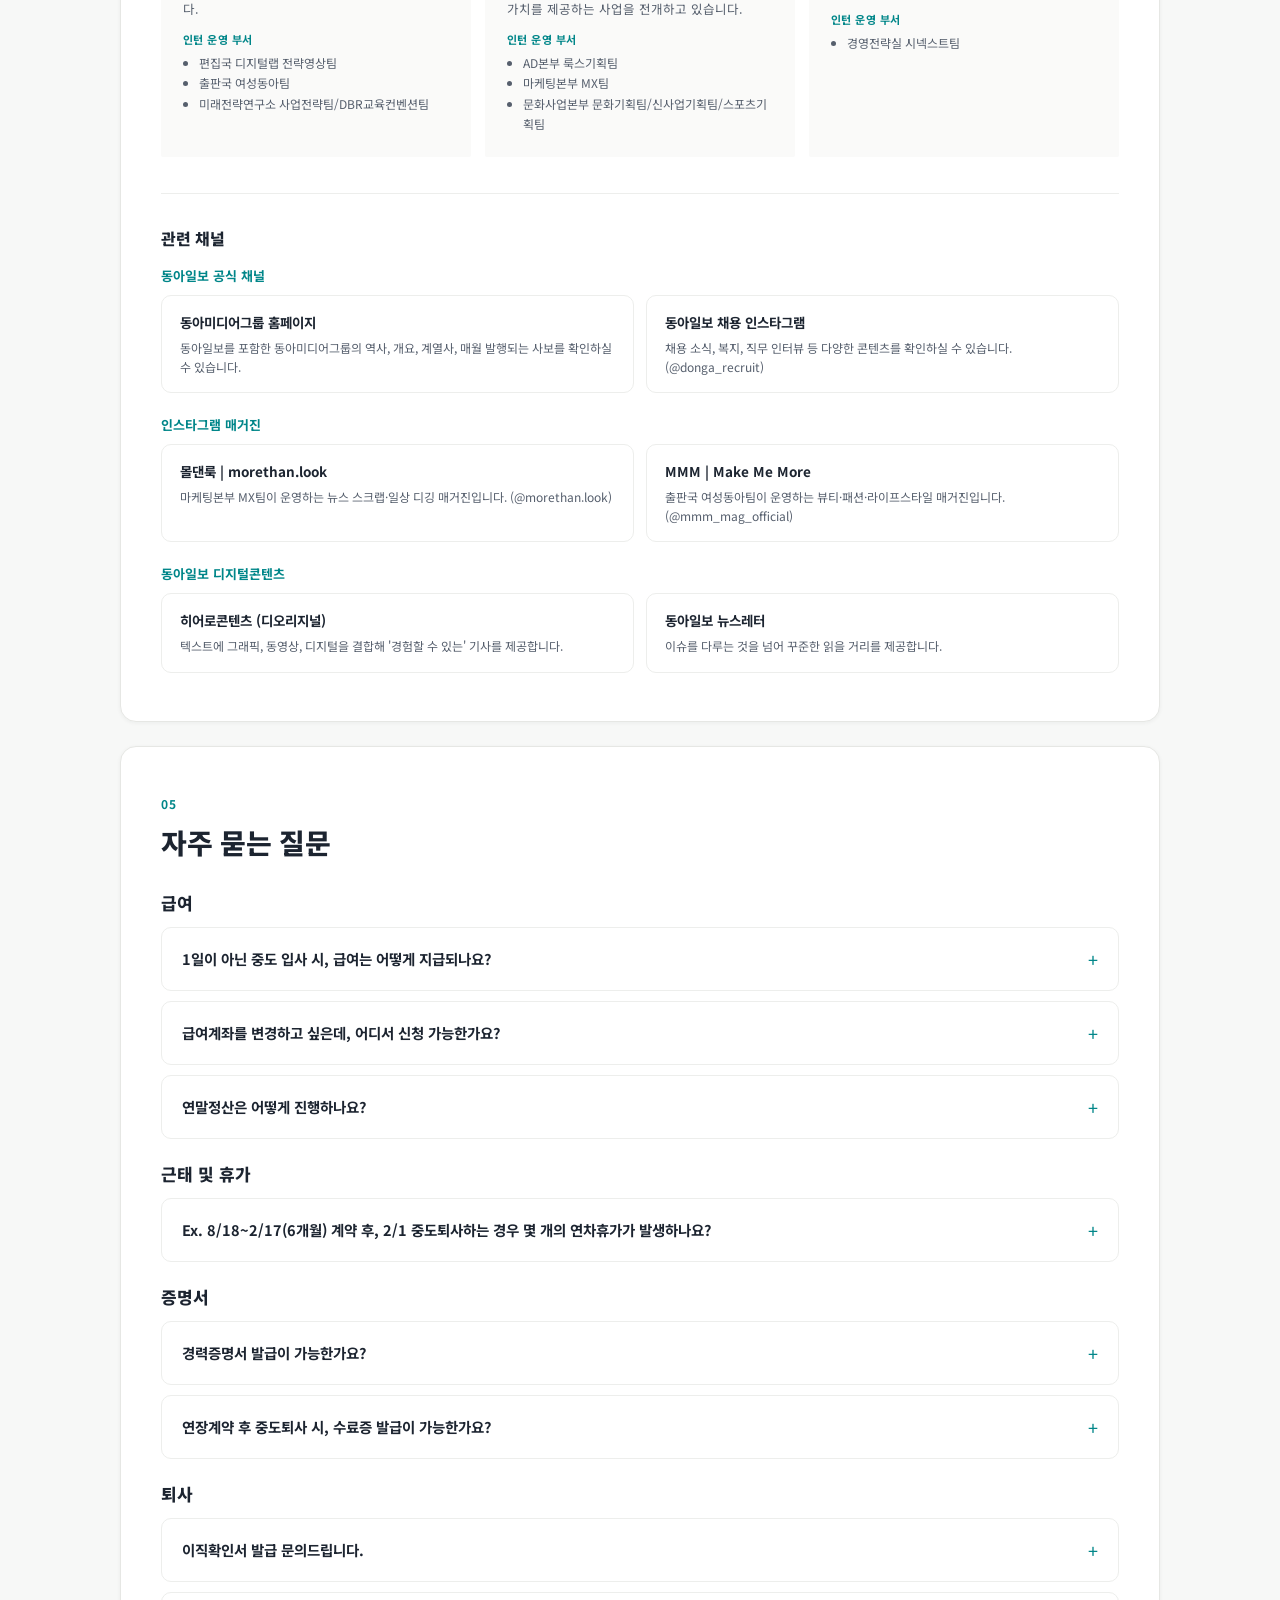
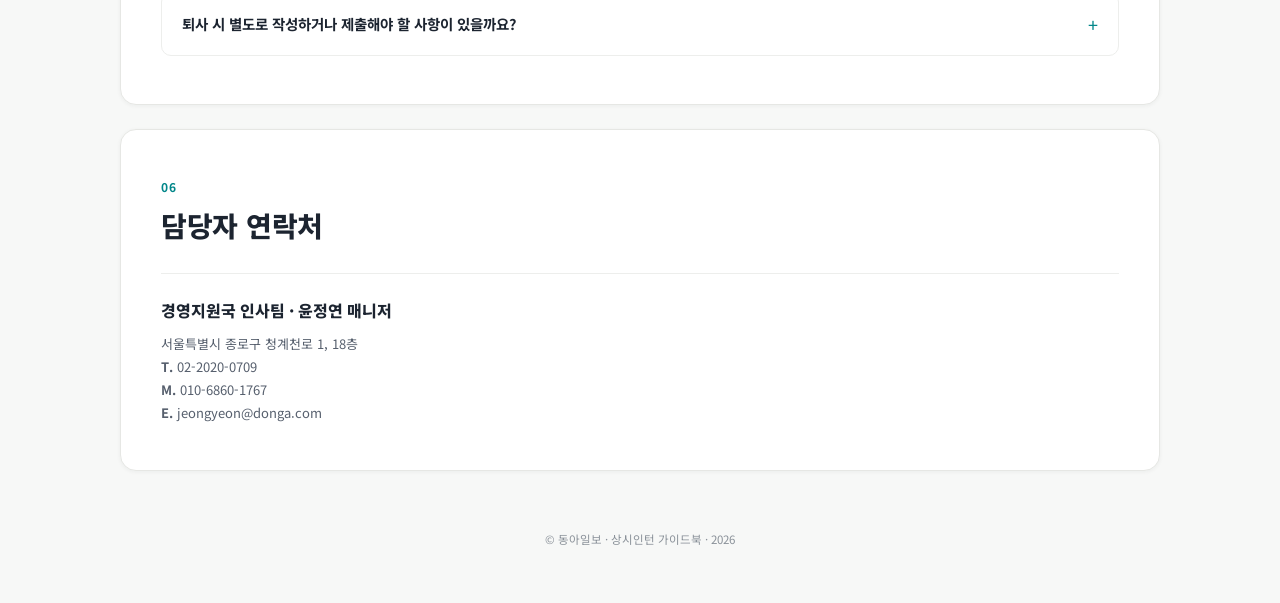
==== commit 96ffe68f: "최신 편집본 반영: 검색 기능, 연차휴가 섹션 상단 이동, 안전보건교육 이수증 제출 링크 등 - 히어로 타이틀: "동아일보 인턴" → "동아일보 상시인턴" - 히어로에 전체 콘텐츠" ====
--- a/index.html
+++ b/index.html
@@ -46,8 +46,17 @@
 
 <header class="hero">
   <div class="hero-badge">DONGA ILBO · INTERN GUIDEBOOK</div>
-  <h1 class="hero-title">동아일보 인턴<br>신규입사 가이드북</h1>
+  <h1 class="hero-title">동아일보 상시인턴<br>신규입사 가이드북</h1>
   <p class="hero-subtitle">— 인턴 활동 중 필요한 정보를 확인하시기 바랍니다.</p>
+
+  <div class="search-wrap">
+    <div class="search-box">
+      <svg viewBox="0 0 24 24" width="18" height="18" fill="none" class="search-icon"><circle cx="11" cy="11" r="7" stroke="#008689" stroke-width="2.2"></circle><path d="M20 20l-3.5-3.5" stroke="#008689" stroke-width="2.2" stroke-linecap="round"></path></svg>
+      <input type="text" id="search-input" class="search-input" placeholder="궁금한 키워드를 검색하세요 (예: 재직증명서, 휴가)" autocomplete="off">
+      <button type="button" id="search-clear" class="search-clear" aria-label="검색어 지우기" hidden>&times;</button>
+    </div>
+    <div id="search-panel" class="search-panel" hidden></div>
+  </div>
 </header>
 
 <!-- 01 CHECKLIST -->
@@ -65,7 +74,7 @@
 
   <!-- item 1 -->
   <div class="check-item">
-    <div class="check-header">
+    <div class="check-header" data-search-key="c1">
       <div class="check-circle">
         <svg viewBox="0 0 24 24" width="13" height="13" fill="none"><path d="M4 12l5 5L20 6" stroke="white" stroke-width="3" stroke-linecap="round" stroke-linejoin="round"></path></svg>
       </div>
@@ -82,7 +91,7 @@
 
   <!-- item 2 -->
   <div class="check-item">
-    <div class="check-header">
+    <div class="check-header" data-search-key="c2">
       <div class="check-circle">
         <svg viewBox="0 0 24 24" width="13" height="13" fill="none"><path d="M4 12l5 5L20 6" stroke="white" stroke-width="3" stroke-linecap="round" stroke-linejoin="round"></path></svg>
       </div>
@@ -99,20 +108,24 @@
 
   <!-- item 3 -->
   <div class="check-item">
-    <div class="check-header">
+    <div class="check-header" data-search-key="c3">
       <div class="check-circle">
         <svg viewBox="0 0 24 24" width="13" height="13" fill="none"><path d="M4 12l5 5L20 6" stroke="white" stroke-width="3" stroke-linecap="round" stroke-linejoin="round"></path></svg>
       </div>
       <span class="check-label">채용 시 안전보건교육 이수</span>
     </div>
     <div class="check-body">
-      <p>모든 신규입사자는 채용 시 법정의무교육인 안전보건교육을 필수 이수해야 합니다. 입사 당일 인재문화팀 안내메일에 따라 <b>입사 후 일주일 이내</b> 이수해주세요.</p>
+      <p>산업안전보건법에 따라, 모든 신규입사자는 채용 시 법정의무교육인 안전보건교육을 필수 이수해야 합니다. <br>입사 당일 인재문화팀 안내메일에 따라 <b>입사 후 일주일 이내</b> <b>교육을 이수</b>하시고, 아래 링크로 이수증을 제출해주시기 바랍니다.</p>
+      <a class="submit-link" href="https://script.google.com/macros/s/AKfycbxFx4Gv-Ck5l36p1388TG9dHCzexgJlO65RVcwZ3yMXX61t63PkyiAyz7dcbK1Zhprt/exec" target="_blank" rel="noopener">
+        <span>안전보건교육 이수증 제출하러 가기 →</span>
+        <span class="submit-link-sub">(인재문화팀 안내메일에 첨부된 링크와 동일합니다)</span>
+      </a>
     </div>
   </div>
 
   <!-- item 4 -->
   <div class="check-item">
-    <div class="check-header">
+    <div class="check-header" data-search-key="c4">
       <div class="check-circle">
         <svg viewBox="0 0 24 24" width="13" height="13" fill="none"><path d="M4 12l5 5L20 6" stroke="white" stroke-width="3" stroke-linecap="round" stroke-linejoin="round"></path></svg>
       </div>
@@ -155,7 +168,7 @@
 
   <!-- item 5 -->
   <div class="check-item">
-    <div class="check-header">
+    <div class="check-header" data-search-key="c5">
       <div class="check-circle">
         <svg viewBox="0 0 24 24" width="13" height="13" fill="none"><path d="M4 12l5 5L20 6" stroke="white" stroke-width="3" stroke-linecap="round" stroke-linejoin="round"></path></svg>
       </div>
@@ -168,14 +181,15 @@
 
   <!-- item 6 -->
   <div class="check-item">
-    <div class="check-header">
+    <div class="check-header" data-search-key="c6">
       <div class="check-circle">
         <svg viewBox="0 0 24 24" width="13" height="13" fill="none"><path d="M4 12l5 5L20 6" stroke="white" stroke-width="3" stroke-linecap="round" stroke-linejoin="round"></path></svg>
       </div>
       <span class="check-label">사내 인트라넷 계정 등록</span>
     </div>
     <div class="check-body">
-      <p>사내 시스템 '지니어스' 계정을 등록해주세요. 인사팀에서 전달하는 사번 및 ID를 참고하여 아래 절차를 진행해주세요.</p>
+      <p class="tight">사내 시스템 '지니어스' 계정을 등록해주세요. 인사팀에서 전달한 사번 및 ID 정보를 참고하여 아래 절차를 진행해주세요.</p>
+      <p class="muted-note">(*ID는 현업부서에서 별도로 발급 신청 예정으로, 통상 입사 후 1~2일 후에 발급됩니다.)</p>
       <ul>
         <li>① 접속 — <a class="link" href="https://gw.dongamedia.com/#/" target="_blank" rel="noopener">gw.dongamedia.com</a></li>
         <li>② 비밀번호 설정 — ID: 입사 시 신청한 E-mail ID / 사원번호: IN~</li>
@@ -188,57 +202,12 @@
 <!-- 02 SYSTEMS -->
 <section id="systems" class="section-card">
   <div class="section-num">02</div>
-  <h2 class="section-title">인사시스템 <span class="section-title-note">(증명서, 휴가신청 등)</span></h2>
-
-  <!-- s1 -->
-  <div class="accordion-item">
-    <div class="accordion-header">
-      <span class="accordion-title">재직증명서 발급</span>
-      <span class="accordion-plus">+</span>
-    </div>
-    <div class="accordion-body">
-      <div class="step-row"><span class="step-num">1️⃣</span><span>지니어스 접속 &gt; 좌측 메뉴바에서 [임직원업무관리] 선택 &gt; [동아일보 HR] 접속 — 🔗 <a class="link" href="https://gw.dongamedia.com/#/" target="_blank" rel="noopener">지니어스 바로가기</a></span></div>
-      <img src="images/system-hr-login.png" alt="임직원업무관리 &gt; 동아일보 HR 접속 화면">
-      <div class="step-row"><span class="step-num">2️⃣</span><span>좌측 메뉴바 [개인신청관리] &gt; [증명서발급신청등록] 선택</span></div>
-      <div class="step-row"><span class="step-num">3️⃣</span><span>재직증명서 / 근로소득원천징수영수증 중 증명서 종류에 맞는 배너 클릭 &gt; 팝업창 내 '용도' 입력 &gt; 신청 클릭</span></div>
-      <div class="step-row"><span class="step-num">4️⃣</span><span>업데이트된 신청 내역 리스트 확인 후 우측 출력 버튼 클릭 &gt; 인쇄 후 스캔</span></div>
-      <div class="note-text">※ PDF 내보내기 불가 (필요 시 인쇄 후 스캔)</div>
-      <img src="images/system-cert-apply.png" alt="증명서발급신청등록 화면">
-    </div>
-  </div>
-
-  <!-- s2 -->
-  <div class="accordion-item">
-    <div class="accordion-header">
-      <span class="accordion-title">급여내역 · 4대보험가입정보 조회</span>
-      <span class="accordion-plus">+</span>
-    </div>
-    <div class="accordion-body">
-      <div class="sub-heading">📌 급여명세서 발급</div>
-      <div class="step-row"><span class="step-num">1️⃣</span><span>지니어스 접속 &gt; [임직원업무관리] &gt; [동아일보 HR] 접속 — 🔗 <a class="link" href="https://gw.dongamedia.com/#/" target="_blank" rel="noopener">지니어스 바로가기</a></span></div>
-      <div class="step-row"><span class="step-num">2️⃣</span><span>좌측 메뉴바 [대사우보고서] &gt; [급여명세서] &gt; 귀속년월에서 조회희망 일자 선택 &gt; 적용하기 클릭</span></div>
-      <div class="step-row"><span class="step-num">3️⃣</span><span>업데이트된 조회 내역 리스트 확인 후 우측 조회 버튼 클릭 &gt; 인쇄 버튼 클릭 &gt; 인쇄 혹은 내보내기로 PDF 저장</span></div>
-      <img src="images/system-payslip.png" alt="급여명세서 조회 화면">
-
-      <div class="sub-heading">📌 급여내역 조회</div>
-      <div class="step-row"><span class="step-num">1️⃣</span><span>지니어스 접속 &gt; [임직원업무관리] &gt; [동아일보 HR] 접속 — 🔗 <a class="link" href="https://gw.dongamedia.com/#/" target="_blank" rel="noopener">지니어스 바로가기</a></span></div>
-      <div class="step-row"><span class="step-num">2️⃣</span><span>좌측 메뉴바 [대사우보고서] &gt; [급여내역] &gt; 기간에서 조회희망 일자 선택 &gt; 상단 초록색 바 우측 '조회' 클릭</span></div>
-      <div class="step-row"><span class="step-num">3️⃣</span><span>각 항목별 금액 조회 가능</span></div>
-      <div class="note-text">※ 당월 급여내역은 매월 급여일 전 날부터 조회 가능합니다.</div>
-      <img src="images/system-pay-history.png" alt="급여내역 조회 화면">
-
-      <div class="sub-heading">📌 4대보험가입정보 조회</div>
-      <div class="step-row"><span class="step-num">1️⃣</span><span>지니어스 접속 &gt; [임직원업무관리] &gt; [동아일보 HR] 접속 — 🔗 <a class="link" href="https://gw.dongamedia.com/#/" target="_blank" rel="noopener">지니어스 바로가기</a></span></div>
-      <div class="step-row"><span class="step-num">2️⃣</span><span>좌측 메뉴바 [대사우보고서] &gt; [4대보험가입정보] 클릭</span></div>
-      <div class="step-row"><span class="step-num">3️⃣</span><span>각 항목별 금액 조회 가능</span></div>
-      <img src="images/system-insurance.png" alt="4대보험가입정보 조회 화면">
-    </div>
-  </div>
+  <h2 class="section-title">인사시스템 <span class="section-title-note">(휴가신청, 증명서 등)</span></h2>
 
   <!-- s3 -->
   <div class="accordion-item">
-    <div class="accordion-header">
-      <span class="accordion-title">휴가 신청</span>
+    <div class="accordion-header" data-search-key="s3">
+      <span class="accordion-title">연차휴가 신청</span>
       <span class="accordion-plus">+</span>
     </div>
     <div class="accordion-body">
@@ -263,9 +232,55 @@
     </div>
   </div>
 
+  <!-- s1 -->
+  <div class="accordion-item">
+    <div class="accordion-header" data-search-key="s1">
+      <span class="accordion-title">재직증명서 발급</span>
+      <span class="accordion-plus">+</span>
+    </div>
+    <div class="accordion-body">
+      <div class="step-row"><span class="step-num">1️⃣</span><span>지니어스 접속 &gt; 좌측 메뉴바에서 [임직원업무관리] 선택 &gt; [동아일보 HR] 접속 — 🔗 <a class="link" href="https://gw.dongamedia.com/#/" target="_blank" rel="noopener">지니어스 바로가기</a></span></div>
+      <img src="images/system-hr-login.png" alt="임직원업무관리 &gt; 동아일보 HR 접속 화면">
+      <div class="step-row"><span class="step-num">2️⃣</span><span>좌측 메뉴바 [개인신청관리] &gt; [증명서발급신청등록] 선택</span></div>
+      <div class="step-row"><span class="step-num">3️⃣</span><span>재직증명서 / 근로소득원천징수영수증 중 증명서 종류에 맞는 배너 클릭 &gt; 팝업창 내 '용도' 입력 &gt; 신청 클릭</span></div>
+      <div class="step-row"><span class="step-num">4️⃣</span><span>업데이트된 신청 내역 리스트 확인 후 우측 출력 버튼 클릭 &gt; 인쇄 후 스캔</span></div>
+      <div class="note-text">※ PDF 내보내기 불가 (필요 시 인쇄 후 스캔)</div>
+      <img src="images/system-cert-apply.png" alt="증명서발급신청등록 화면">
+      <div class="highlight-note">※ 퇴사 후 경력증명서는 인사팀 인턴 담당자에게 메일로 요청해주시기 바랍니다. — <a class="link" href="mailto:jeongyeon@donga.com">jeongyeon@donga.com</a></div>
+    </div>
+  </div>
+
+  <!-- s2 -->
+  <div class="accordion-item">
+    <div class="accordion-header" data-search-key="s2">
+      <span class="accordion-title">급여내역 · 4대보험가입정보 조회</span>
+      <span class="accordion-plus">+</span>
+    </div>
+    <div class="accordion-body">
+      <div class="sub-heading">📌 급여명세서 발급</div>
+      <div class="step-row"><span class="step-num">1️⃣</span><span>지니어스 접속 &gt; [임직원업무관리] &gt; [동아일보 HR] 접속 — 🔗 <a class="link" href="https://gw.dongamedia.com/#/" target="_blank" rel="noopener">지니어스 바로가기</a></span></div>
+      <div class="step-row"><span class="step-num">2️⃣</span><span>좌측 메뉴바 [대사우보고서] &gt; [급여명세서] &gt; 귀속년월에서 조회희망 일자 선택 &gt; 적용하기 클릭</span></div>
+      <div class="step-row"><span class="step-num">3️⃣</span><span>업데이트된 조회 내역 리스트 확인 후 우측 조회 버튼 클릭 &gt; 인쇄 버튼 클릭 &gt; 인쇄 혹은 내보내기로 PDF 저장</span></div>
+      <img src="images/system-payslip.png" alt="급여명세서 조회 화면">
+
+      <div class="sub-heading">📌 급여내역 조회</div>
+      <div class="step-row"><span class="step-num">1️⃣</span><span>지니어스 접속 &gt; [임직원업무관리] &gt; [동아일보 HR] 접속 — 🔗 <a class="link" href="https://gw.dongamedia.com/#/" target="_blank" rel="noopener">지니어스 바로가기</a></span></div>
+      <div class="step-row"><span class="step-num">2️⃣</span><span>좌측 메뉴바 [대사우보고서] &gt; [급여내역] &gt; 기간에서 조회희망 일자 선택 &gt; 상단 초록색 바 우측 '조회' 클릭</span></div>
+      <div class="step-row"><span class="step-num">3️⃣</span><span>각 항목별 금액 조회 가능</span></div>
+      <div class="note-text">※ 당월 급여내역은 매월 급여일 전 날부터 조회 가능합니다.</div>
+      <img src="images/system-pay-history.png" alt="급여내역 조회 화면">
+
+      <div class="sub-heading">📌 4대보험가입정보 조회</div>
+      <div class="step-row"><span class="step-num">1️⃣</span><span>지니어스 접속 &gt; [임직원업무관리] &gt; [동아일보 HR] 접속 — 🔗 <a class="link" href="https://gw.dongamedia.com/#/" target="_blank" rel="noopener">지니어스 바로가기</a></span></div>
+      <div class="step-row"><span class="step-num">2️⃣</span><span>좌측 메뉴바 [대사우보고서] &gt; [4대보험가입정보] 클릭</span></div>
+      <div class="step-row"><span class="step-num">3️⃣</span><span>각 항목별 금액 조회 가능</span></div>
+      <img src="images/system-insurance.png" alt="4대보험가입정보 조회 화면">
+    </div>
+  </div>
+
   <!-- s4 -->
   <div class="accordion-item">
-    <div class="accordion-header">
+    <div class="accordion-header" data-search-key="s4">
       <span class="accordion-title">의무교육 수강</span>
       <span class="accordion-plus">+</span>
     </div>
@@ -280,7 +295,7 @@
 
   <!-- s5 -->
   <div class="accordion-item">
-    <div class="accordion-header">
+    <div class="accordion-header" data-search-key="s5">
       <span class="accordion-title">사내 와이파이 연결</span>
       <span class="accordion-plus">+</span>
     </div>
@@ -300,9 +315,25 @@
   <div class="section-num">03</div>
   <h2 class="section-title">복지 · 인사제도</h2>
 
+  <!-- w2 -->
+  <div class="accordion-item">
+    <div class="accordion-header" data-search-key="w2">
+      <span class="accordion-title">연차휴가</span>
+      <span class="accordion-plus">+</span>
+    </div>
+    <div class="accordion-body">
+      <ul>
+        <li><b>1개월 만근</b> 시 <b>1일의 유급휴가</b>가 지급됩니다.<br>(Ex. 8/18~9/17까지 1개월 간 개근 시, <b>9/18일이 되는 시점에 1일의 휴가가 발생</b>합니다. <i>※ 9/18까지 근로관계가 유지되어야 정상 지급</i>)</li>
+        <li>휴가는 반차(0.5일)로 분할 사용이 가능합니다.</li>
+        <li>휴가 사용 시 부서 내 일정 협의 및 팀장 보고를 완료한 후, <b>본 가이드북 내 [02.인사시스템 - 연차휴가신청]을 참고하여 결재를 상신</b>해 주시기 바랍니다.</li>
+        <li>발생한 휴가는 가급적 계약기간 내에 모두 사용하시기 바랍니다.</li>
+      </ul>
+    </div>
+  </div>
+
   <!-- w1 -->
   <div class="accordion-item">
-    <div class="accordion-header">
+    <div class="accordion-header" data-search-key="w1">
       <span class="accordion-title">사원식당</span>
       <span class="accordion-plus">+</span>
     </div>
@@ -332,22 +363,6 @@
       <ul>
         <li>주 1회 업데이트</li>
         <li>[지니어스] &gt; [게시판] &gt; [DAMG 게시판] &gt; [사원식당안내]에서 확인 가능</li>
-      </ul>
-    </div>
-  </div>
-
-  <!-- w2 -->
-  <div class="accordion-item">
-    <div class="accordion-header">
-      <span class="accordion-title">휴가</span>
-      <span class="accordion-plus">+</span>
-    </div>
-    <div class="accordion-body">
-      <ul>
-        <li><b>1개월 만근</b> 시 <b>1일의 유급휴가</b>가 지급됩니다.<br>(Ex. 8/18~9/17까지 1개월 간 개근 시, <b>9/18일이 되는 시점에 1일의 휴가가 발생</b>합니다. <i>※ 9/18까지 근로관계가 유지되어야 정상 지급</i>)</li>
-        <li>휴가는 반차(0.5일)로 분할 사용이 가능합니다.</li>
-        <li>휴가 사용 시 부서 내 일정 협의 및 팀장 보고를 완료한 후, <b>본 가이드북 내 [02.인사시스템 - 휴가신청]을 참고하여 결재를 상신</b>해 주시기 바랍니다.</li>
-        <li>발생한 휴가는 가급적 계약기간 내에 모두 사용하시기 바랍니다.</li>
       </ul>
     </div>
   </div>
@@ -505,7 +520,7 @@
   <div class="faq-category">급여</div>
 
   <div class="accordion-item faq-item">
-    <div class="accordion-header">
+    <div class="accordion-header" data-search-key="f1">
       <span class="accordion-title">1일이 아닌 중도 입사 시, 급여는 어떻게 지급되나요?</span>
       <span class="accordion-plus">+</span>
     </div>
@@ -518,7 +533,7 @@
   </div>
 
   <div class="accordion-item faq-item">
-    <div class="accordion-header">
+    <div class="accordion-header" data-search-key="f2">
       <span class="accordion-title">급여계좌를 변경하고 싶은데, 어디서 신청 가능한가요?</span>
       <span class="accordion-plus">+</span>
     </div>
@@ -530,7 +545,7 @@
   </div>
 
   <div class="accordion-item faq-item">
-    <div class="accordion-header">
+    <div class="accordion-header" data-search-key="f3">
       <span class="accordion-title">연말정산은 어떻게 진행하나요?</span>
       <span class="accordion-plus">+</span>
     </div>
@@ -545,8 +560,8 @@
   <div class="faq-category">근태 및 휴가</div>
 
   <div class="accordion-item faq-item">
-    <div class="accordion-header">
-      <span class="accordion-title">Ex. 8/18~2/17(6개월) 계약 후, 2/1 중도퇴사하는 경우 몇 개의 연차가 발생하나요?</span>
+    <div class="accordion-header" data-search-key="f4">
+      <span class="accordion-title">Ex. 8/18~2/17(6개월) 계약 후, 2/1 중도퇴사하는 경우 몇 개의 연차휴가가 발생하나요?</span>
       <span class="accordion-plus">+</span>
     </div>
     <div class="accordion-body">
@@ -560,7 +575,7 @@
   <div class="faq-category">증명서</div>
 
   <div class="accordion-item faq-item">
-    <div class="accordion-header">
+    <div class="accordion-header" data-search-key="f5">
       <span class="accordion-title">경력증명서 발급이 가능한가요?</span>
       <span class="accordion-plus">+</span>
     </div>
@@ -573,7 +588,7 @@
   </div>
 
   <div class="accordion-item faq-item">
-    <div class="accordion-header">
+    <div class="accordion-header" data-search-key="f6">
       <span class="accordion-title">연장계약 후 중도퇴사 시, 수료증 발급이 가능한가요?</span>
       <span class="accordion-plus">+</span>
     </div>
@@ -588,7 +603,7 @@
   <div class="faq-category">퇴사</div>
 
   <div class="accordion-item faq-item">
-    <div class="accordion-header">
+    <div class="accordion-header" data-search-key="f7">
       <span class="accordion-title">이직확인서 발급 문의드립니다.</span>
       <span class="accordion-plus">+</span>
     </div>
@@ -601,7 +616,7 @@
   </div>
 
   <div class="accordion-item faq-item">
-    <div class="accordion-header">
+    <div class="accordion-header" data-search-key="f8">
       <span class="accordion-title">퇴사 시 별도로 작성하거나 제출해야 할 사항이 있을까요?</span>
       <span class="accordion-plus">+</span>
     </div>
--- a/styles.css
+++ b/styles.css
@@ -121,6 +121,135 @@
   margin: 0;
 }
 
+/* ---------- Search ---------- */
+
+.search-wrap {
+  position: relative;
+  max-width: 560px;
+  margin-top: 28px;
+}
+
+.search-box {
+  display: flex;
+  align-items: center;
+  gap: 10px;
+  height: 52px;
+  padding: 0 18px;
+  background: #FFFFFF;
+  border: 1.5px solid #CFE3E2;
+  border-radius: 12px;
+  box-shadow: 0 2px 8px rgba(28, 36, 48, 0.04);
+}
+
+.search-icon {
+  flex-shrink: 0;
+}
+
+.search-input {
+  flex: 1;
+  min-width: 0;
+  border: none;
+  outline: none;
+  background: transparent;
+  font-family: inherit;
+  font-size: 14.5px;
+  color: var(--text-primary);
+}
+
+.search-clear {
+  border: none;
+  background: var(--border-light);
+  color: var(--text-secondary);
+  width: 22px;
+  height: 22px;
+  border-radius: 50%;
+  font-size: 13px;
+  line-height: 22px;
+  padding: 0;
+  cursor: pointer;
+  flex-shrink: 0;
+}
+
+.search-panel {
+  position: absolute;
+  left: 0;
+  right: 0;
+  top: 58px;
+  z-index: 40;
+  background: #FFFFFF;
+  border: 1px solid var(--card-border);
+  border-radius: 12px;
+  box-shadow: 0 12px 32px rgba(28, 36, 48, 0.12);
+  max-height: 380px;
+  overflow-y: auto;
+  padding: 6px;
+}
+
+.search-panel[hidden] {
+  display: none;
+}
+
+.search-count {
+  font-size: 11.5px;
+  color: var(--text-muted);
+  padding: 8px 12px 6px;
+}
+
+.search-result {
+  display: flex;
+  flex-direction: column;
+  gap: 3px;
+  padding: 10px 12px;
+  border-radius: 8px;
+  cursor: pointer;
+}
+
+.search-result:hover,
+.search-result.is-active {
+  background: var(--nav-bg);
+}
+
+.search-result-section {
+  font-size: 11px;
+  font-weight: 700;
+  color: var(--teal);
+}
+
+.search-result-title {
+  font-size: 14px;
+  font-weight: 700;
+  color: var(--text-primary);
+}
+
+.search-result-snippet {
+  font-size: 12.5px;
+  color: var(--text-secondary);
+  line-height: 1.6;
+}
+
+.search-result-snippet mark {
+  background: #CFEDEB;
+  color: var(--text-primary);
+  padding: 0 2px;
+  border-radius: 3px;
+}
+
+.search-empty {
+  padding: 20px 12px;
+  font-size: 13px;
+  color: var(--text-muted);
+  text-align: center;
+}
+
+@keyframes search-target-flash {
+  0% { box-shadow: 0 0 0 3px rgba(0, 134, 137, 0.5); }
+  100% { box-shadow: 0 0 0 3px rgba(0, 134, 137, 0); }
+}
+
+.search-target-flash {
+  animation: search-target-flash 2s ease-out;
+}
+
 /* ---------- Section shell ---------- */
 
 .section-card {
@@ -268,6 +397,36 @@
   margin-bottom: 0;
 }
 
+.check-body p.tight {
+  margin-bottom: 2px;
+}
+
+.check-body p.muted-note {
+  font-size: 12.5px;
+  color: var(--text-muted);
+}
+
+.submit-link {
+  display: inline-flex;
+  flex-direction: column;
+  align-items: flex-start;
+  gap: 2px;
+  margin-top: 12px;
+  background: var(--nav-bg);
+  color: #00696B;
+  border: 1px solid #CFE3E2;
+  font-weight: 700;
+  font-size: 13.5px;
+  padding: 10px 16px;
+  border-radius: 8px;
+}
+
+.submit-link-sub {
+  font-size: 11.5px;
+  font-weight: 400;
+  color: #5E8E8C;
+}
+
 .check-body ul {
   margin: 0;
   padding-left: 18px;
@@ -381,6 +540,15 @@
   font-size: 12px;
   color: var(--text-muted);
   margin-bottom: 10px;
+}
+
+.highlight-note {
+  font-size: 12.5px;
+  color: var(--text-secondary);
+  background: var(--nav-bg);
+  border-radius: 8px;
+  padding: 10px 14px;
+  margin-top: 14px;
 }
 
 .accordion-body .link {
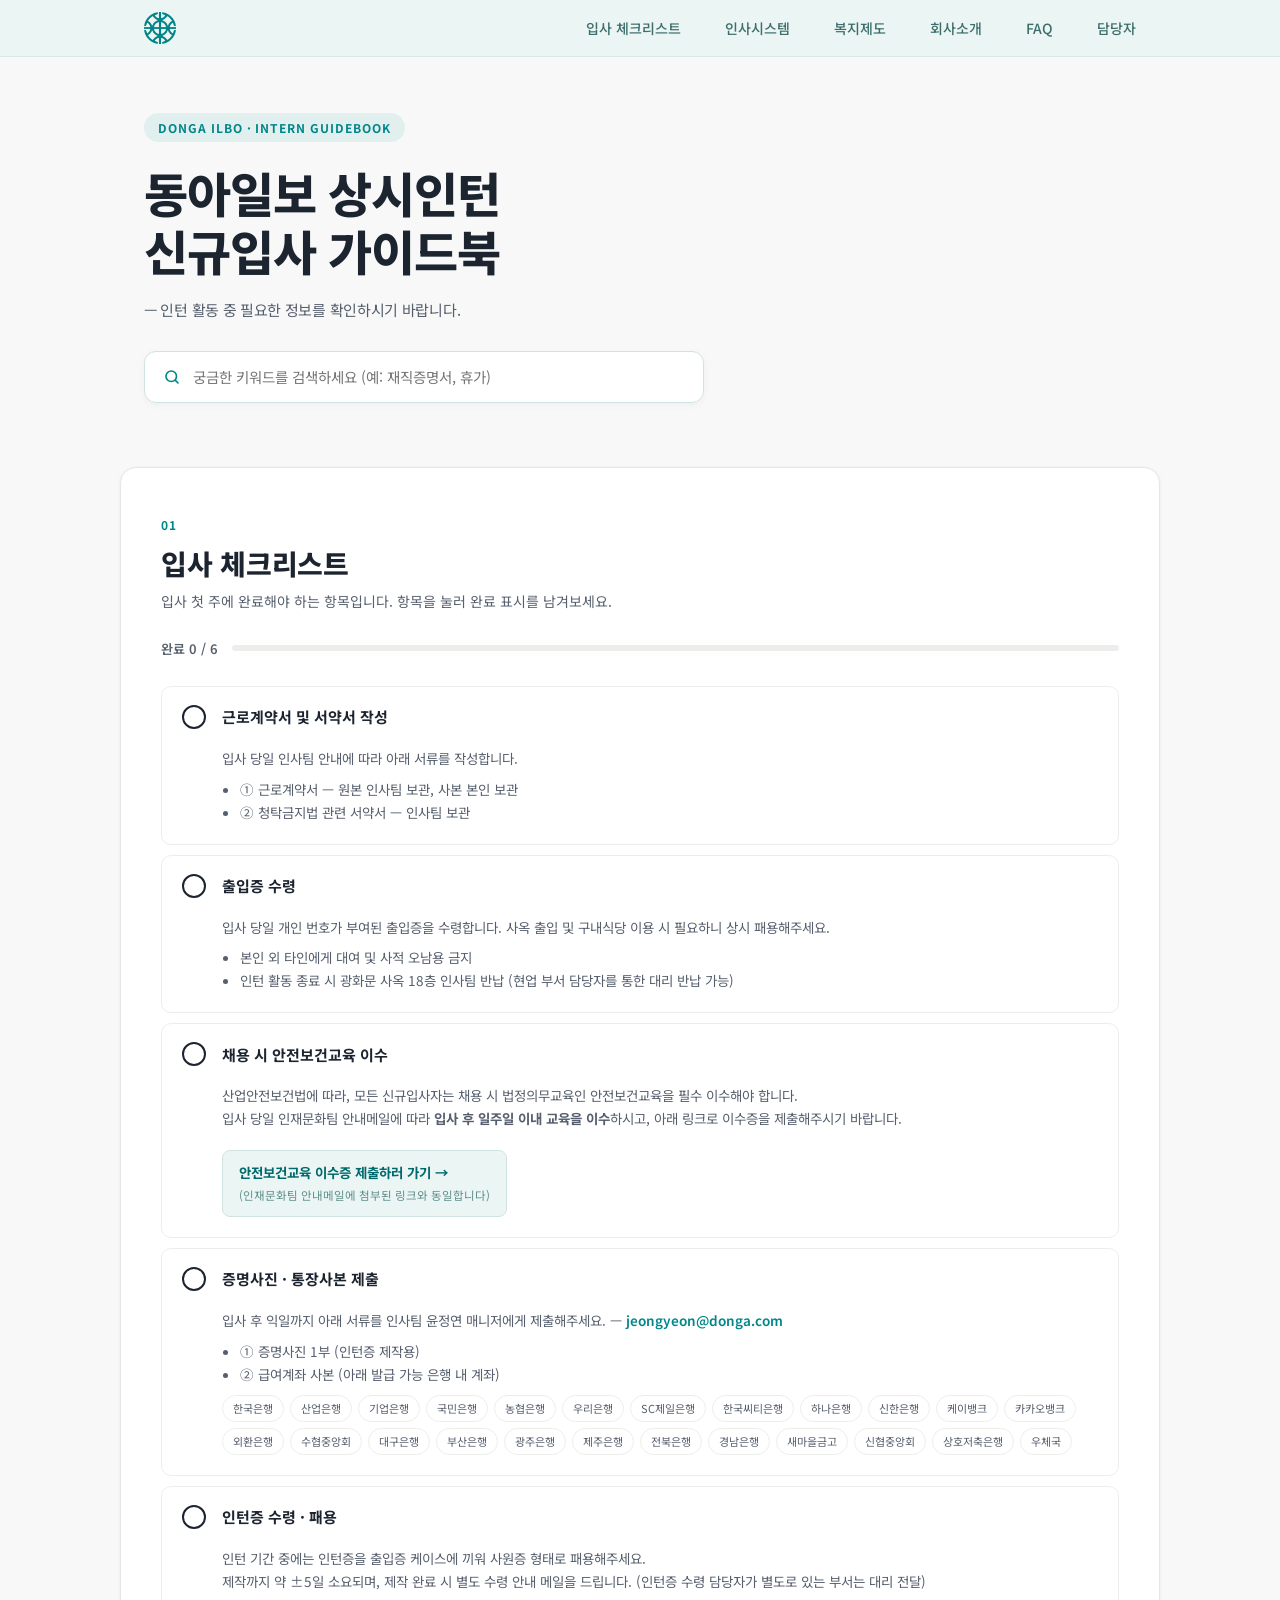
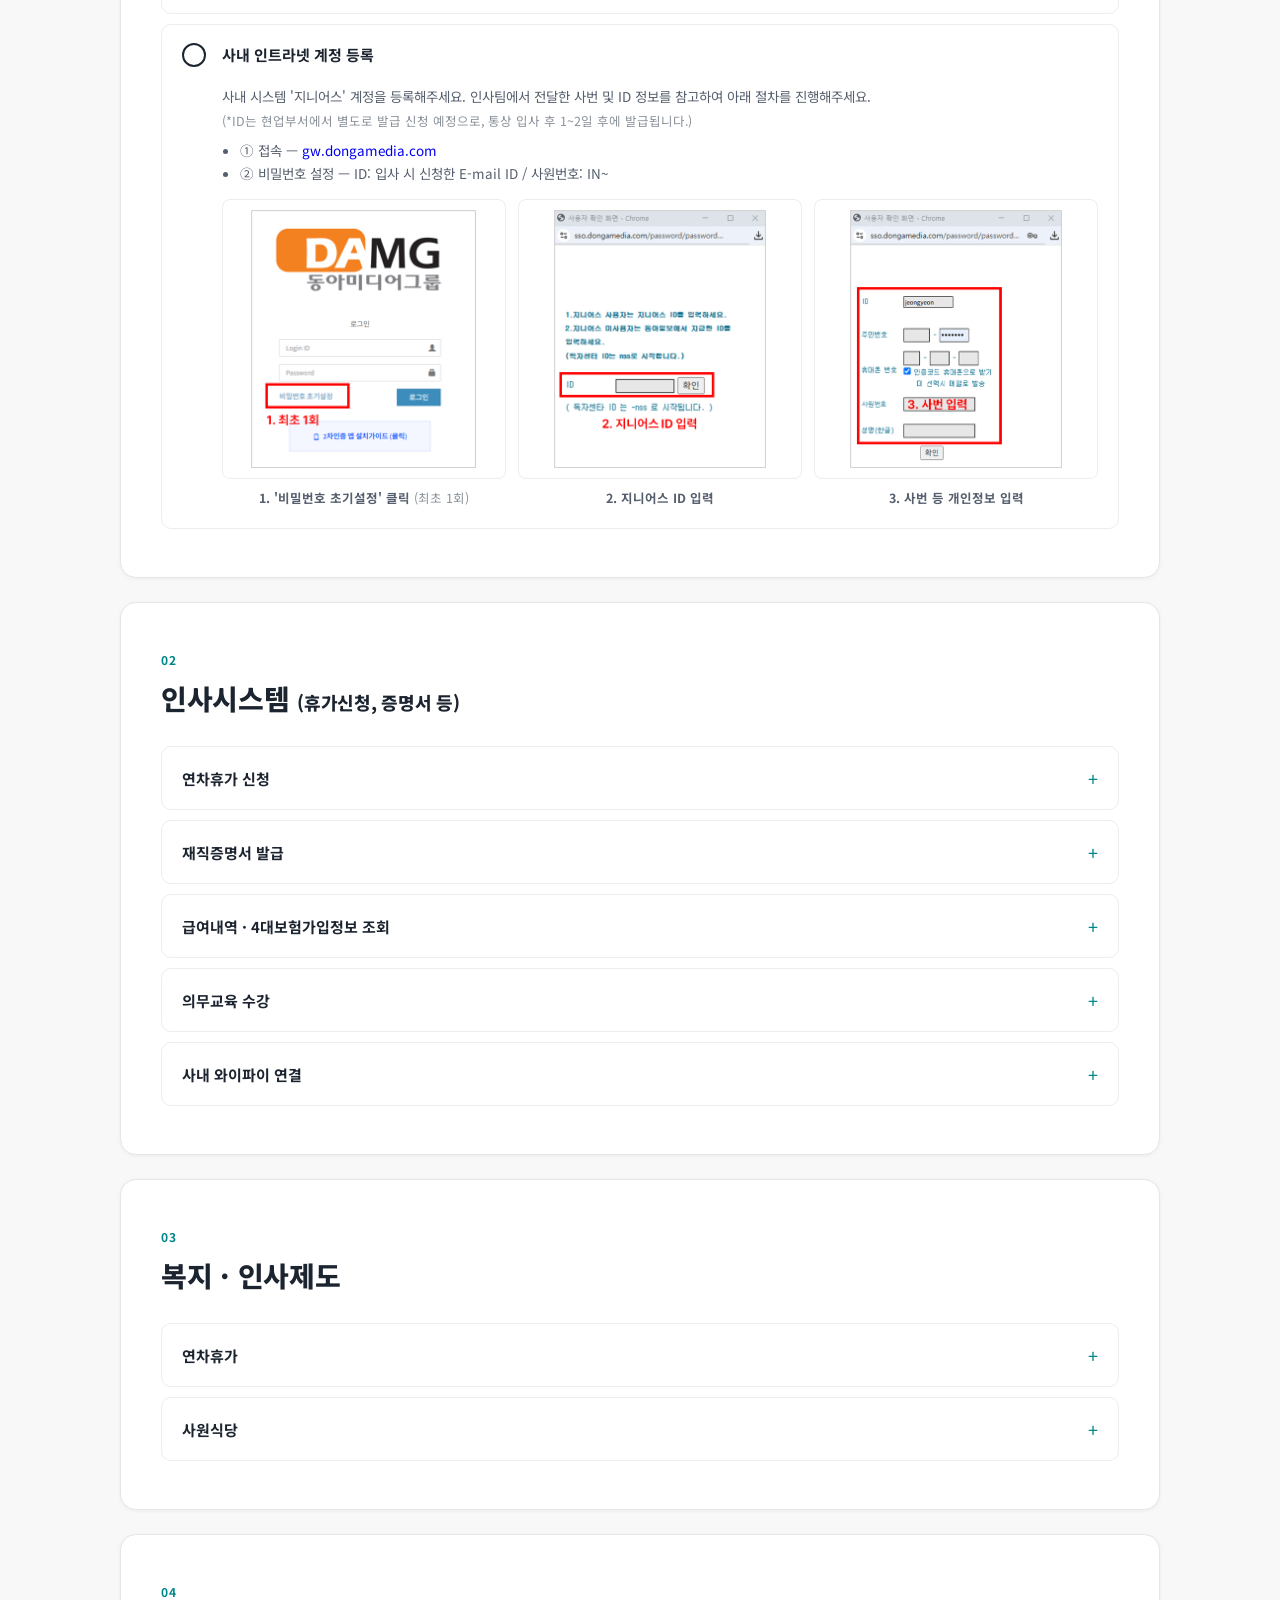
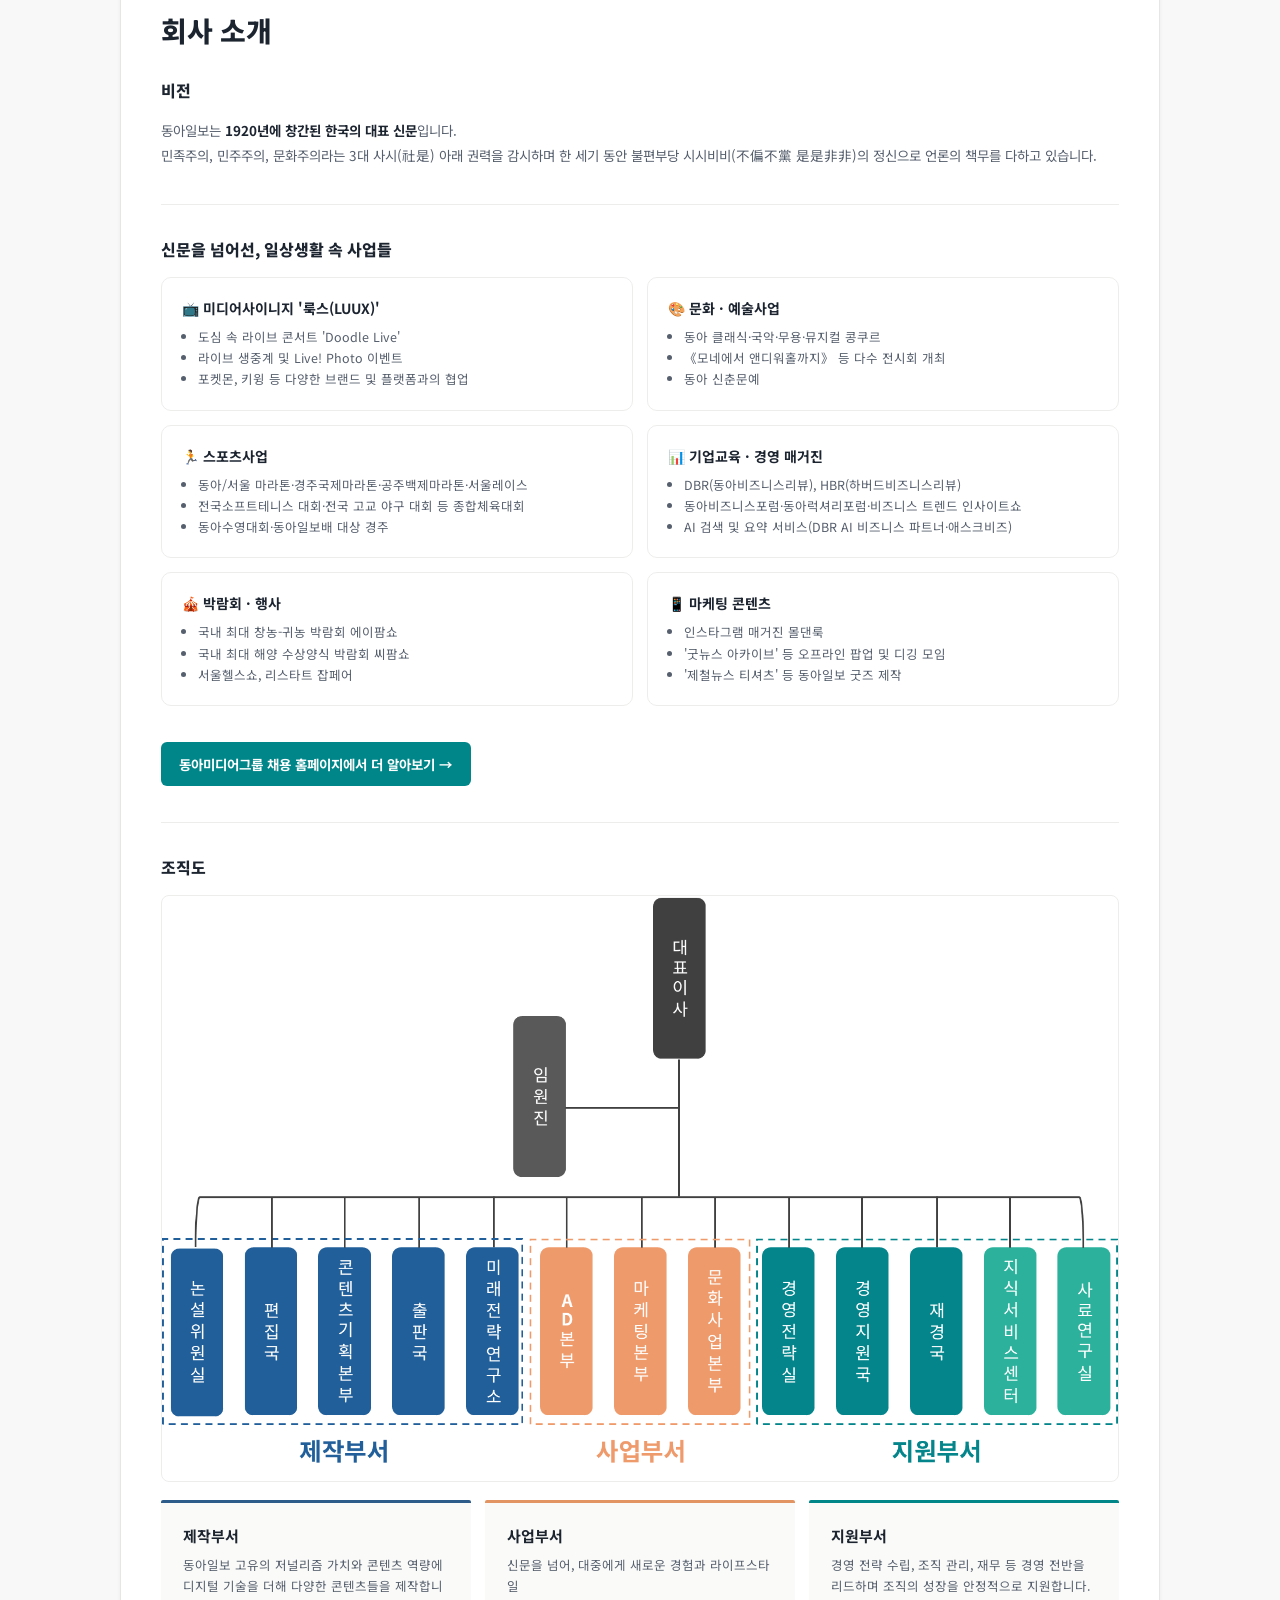
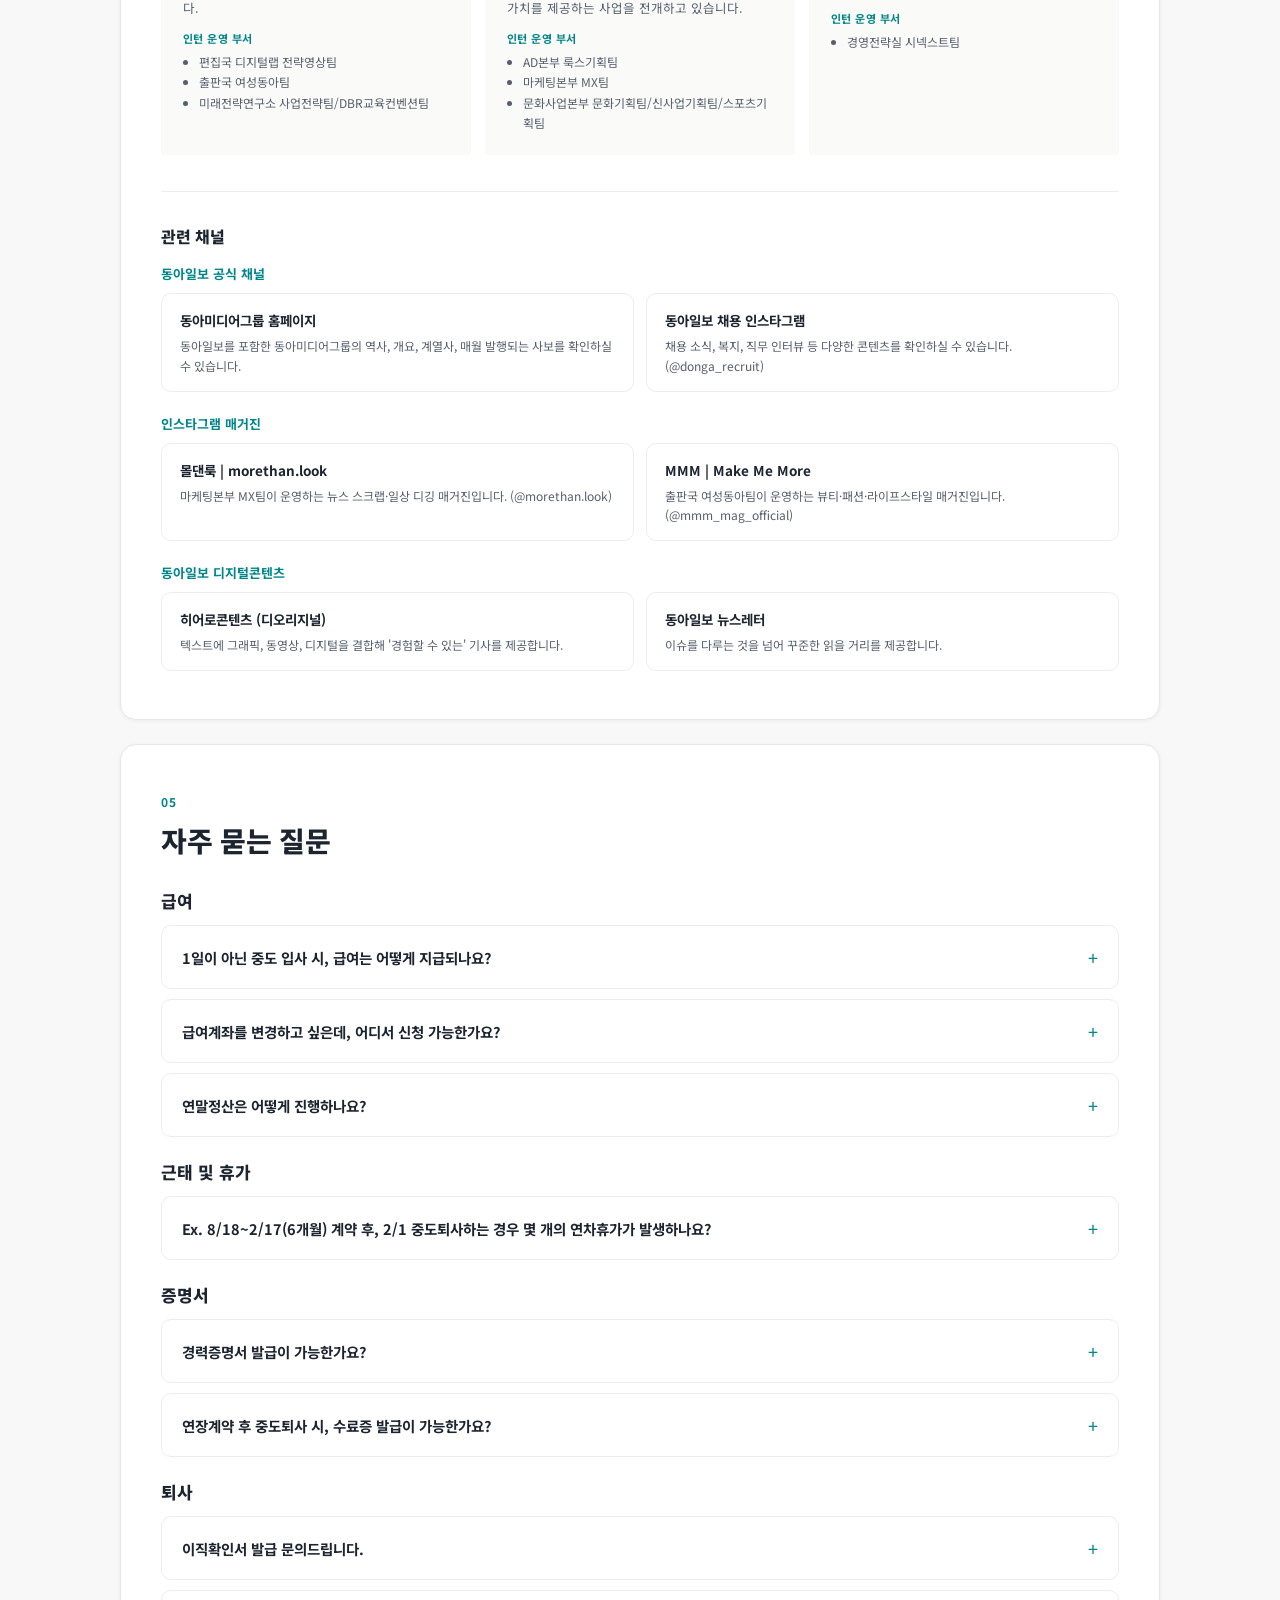
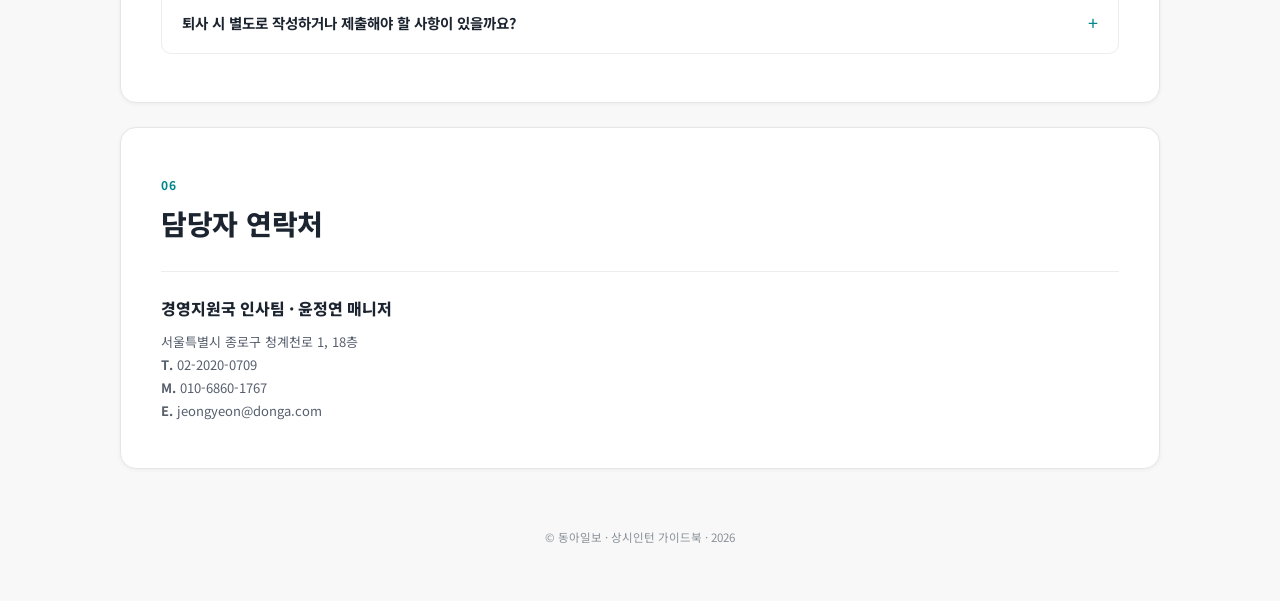
==== commit f4bc90d9: "사내 인트라넷 계정 등록: 스크린샷 3단계 그리드로 교체 기존 단일 스크린샷(checklist-genius-password.png)을 3단계 안내 이미지 그리드(intranet-s" ====
--- a/index.html
+++ b/index.html
@@ -194,7 +194,20 @@
         <li>① 접속 — <a class="link" href="https://gw.dongamedia.com/#/" target="_blank" rel="noopener">gw.dongamedia.com</a></li>
         <li>② 비밀번호 설정 — ID: 입사 시 신청한 E-mail ID / 사원번호: IN~</li>
       </ul>
-      <img src="images/checklist-genius-password.png" alt="지니어스 비밀번호 초기설정 화면">
+      <div class="intranet-steps">
+        <div class="intranet-step">
+          <div class="intranet-step-img"><img src="images/intranet-step1.png" alt="지니어스 로그인 화면 - 비밀번호 초기설정"></div>
+          <div class="intranet-step-label">1. '비밀번호 초기설정' 클릭 <span class="intranet-step-note">(최초 1회)</span></div>
+        </div>
+        <div class="intranet-step">
+          <div class="intranet-step-img"><img src="images/intranet-step2.png" alt="사용자 확인 화면 - 지니어스 ID 입력"></div>
+          <div class="intranet-step-label">2. 지니어스 ID 입력</div>
+        </div>
+        <div class="intranet-step">
+          <div class="intranet-step-img"><img src="images/intranet-step3.png" alt="사용자 확인 화면 - 사번 입력"></div>
+          <div class="intranet-step-label">3. 사번 등 개인정보 입력</div>
+        </div>
+      </div>
     </div>
   </div>
 </section>
--- a/styles.css
+++ b/styles.css
@@ -439,6 +439,52 @@
   margin-top: 12px;
 }
 
+.intranet-steps {
+  display: grid;
+  grid-template-columns: repeat(auto-fit, minmax(180px, 1fr));
+  gap: 12px;
+  margin-top: 14px;
+}
+
+.intranet-step {
+  display: flex;
+  flex-direction: column;
+  gap: 8px;
+}
+
+.intranet-step-img {
+  height: 280px;
+  box-sizing: border-box;
+  background: #FFFFFF;
+  border: 1px solid var(--border-light);
+  border-radius: 8px;
+  padding: 10px;
+  display: flex;
+  align-items: center;
+  justify-content: center;
+  overflow: hidden;
+}
+
+.intranet-step-img img {
+  width: 100%;
+  height: 100%;
+  object-fit: contain;
+  margin-top: 0;
+  border: none;
+}
+
+.intranet-step-label {
+  font-size: 12.5px;
+  font-weight: 700;
+  color: var(--text-secondary);
+  text-align: center;
+}
+
+.intranet-step-note {
+  font-weight: 400;
+  color: var(--text-muted);
+}
+
 .bank-tags {
   display: flex;
   flex-wrap: wrap;
